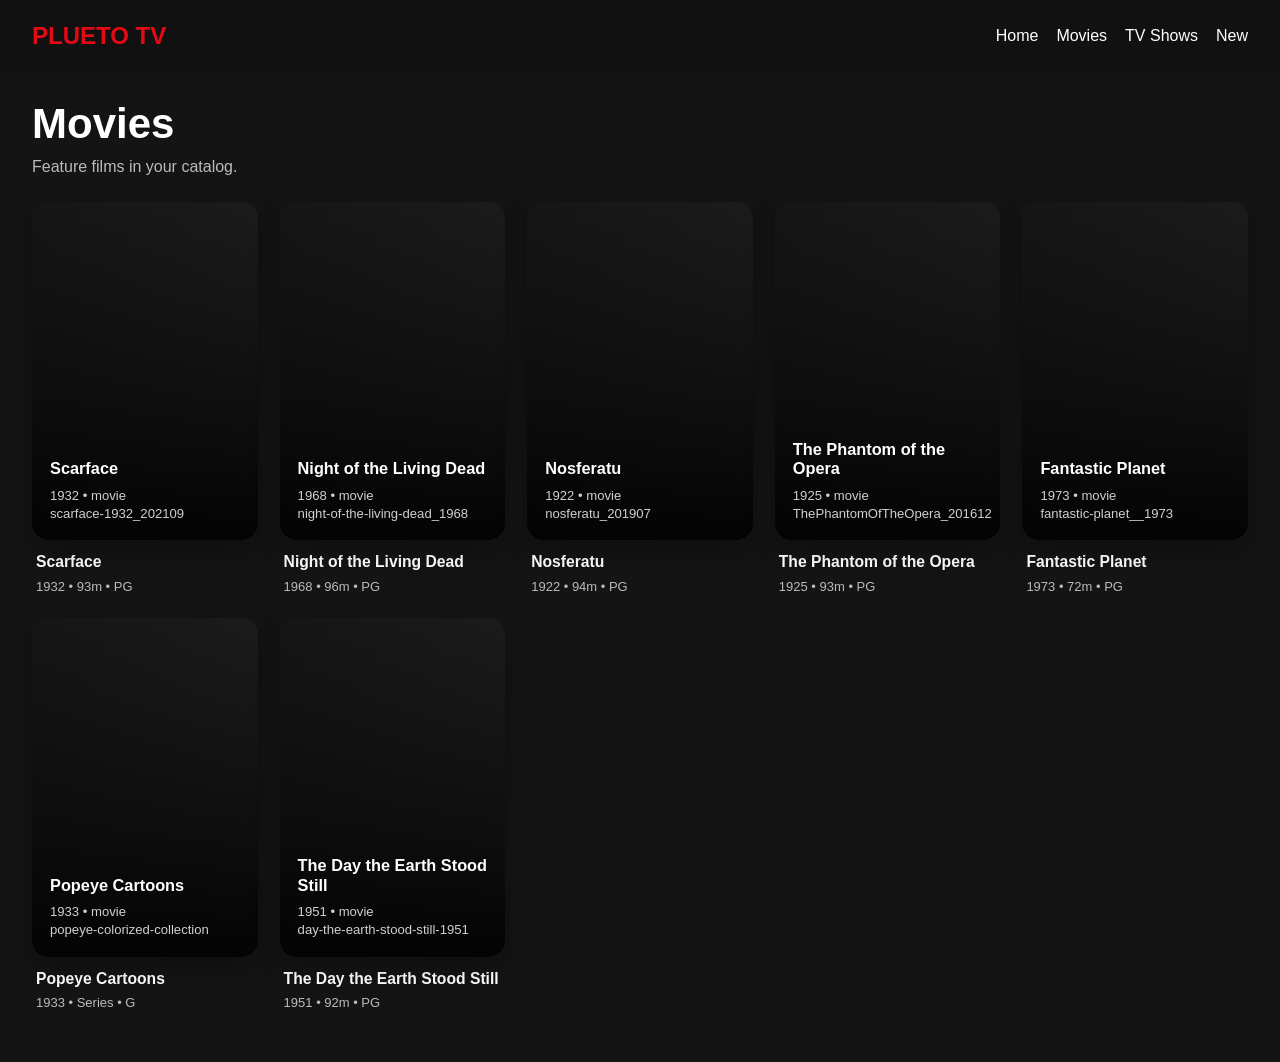
==== movies.html @ 94c5413e "Update movies.html" ====
<!DOCTYPE html>
<html lang="en">
<head>
  <meta charset="UTF-8" />
  <meta name="viewport" content="width=device-width, initial-scale=1.0" />
  <title>Movies • Plueto TV</title>
  <script src="catalog.js"></script>
  <style>
    * { margin: 0; padding: 0; box-sizing: border-box; }

    body {
      background: #141414;
      color: #fff;
      font-family: Arial, Helvetica, sans-serif;
    }

    a {
      text-decoration: none;
      color: #fff;
    }

    .navbar {
      padding: 22px 32px;
      display: flex;
      justify-content: space-between;
      align-items: center;
      background: #111;
      position: sticky;
      top: 0;
      z-index: 20;
    }

    .logo {
      font-size: 24px;
      font-weight: 700;
      color: #e50914;
    }

    .nav-links {
      display: flex;
      gap: 18px;
    }

    .page {
      padding: 28px 32px 50px;
    }

    h1 {
      font-size: 42px;
      margin-bottom: 10px;
    }

    .sub {
      color: #bbb;
      margin-bottom: 26px;
    }

    .grid {
      display: grid;
      grid-template-columns: repeat(auto-fill, minmax(190px, 1fr));
      gap: 22px;
    }

    .card {
      display: block;
      transition: transform 0.18s ease;
    }

    .card:hover {
      transform: translateY(-4px);
    }

    .poster-wrap {
      position: relative;
      width: 100%;
      aspect-ratio: 2 / 3;
      border-radius: 16px;
      overflow: hidden;
      background: #1b1b1b;
      box-shadow: 0 10px 24px rgba(0,0,0,0.28);
    }

    .poster {
      width: 100%;
      height: 100%;
      object-fit: cover;
      object-position: center;
      display: block;
      background: #111;
    }

    .poster-fallback {
      width: 100%;
      height: 100%;
      display: none;
      flex-direction: column;
      justify-content: flex-end;
      padding: 18px;
      background:
        linear-gradient(to top, rgba(0,0,0,0.92), rgba(0,0,0,0.18)),
        linear-gradient(135deg, #1a1a1a, #2b2b2b);
    }

    .poster-fallback-title {
      font-size: 1.02rem;
      font-weight: 700;
      line-height: 1.2;
      margin-bottom: 8px;
    }

    .poster-fallback-meta {
      font-size: 0.82rem;
      color: #d0d0d0;
      line-height: 1.35;
    }

    .card-body {
      padding: 12px 4px 0;
    }

    .card-title {
      font-weight: 700;
      margin-bottom: 6px;
      font-size: 0.98rem;
      line-height: 1.25;
    }

    .meta {
      font-size: 13px;
      color: #bbb;
      line-height: 1.4;
    }

    .loading {
      color: #bbb;
      font-size: 16px;
    }
  </style>
</head>
<body>
  <div class="navbar">
    <a href="index.html" class="logo">PLUETO TV</a>
    <div class="nav-links">
      <a href="index.html">Home</a>
      <a href="movies.html">Movies</a>
      <a href="tv.html">TV Shows</a>
      <a href="new.html">New</a>
    </div>
  </div>

  <div class="page">
    <h1>Movies</h1>
    <div class="sub">Feature films in your catalog.</div>
    <div class="grid" id="movie-grid">
      <div class="loading">Loading posters...</div>
    </div>
  </div>

  <script>
    function escapeHtml(value) {
      return String(value ?? "")
        .replaceAll("&", "&amp;")
        .replaceAll("<", "&lt;")
        .replaceAll(">", "&gt;")
        .replaceAll('"', "&quot;")
        .replaceAll("'", "&#39;");
    }

    function createMovieCard(item, posterUrl) {
      const yearText = item.year ? item.year : "Unknown year";
      const typeText = item.type ? item.type : "Title";
      const safeTitle = escapeHtml(item.title);
      const safeId = escapeHtml(item.id);
      const safeImage = escapeHtml(posterUrl || "");
      const safeDuration = escapeHtml(item.duration || "Full Movie");
      const safeRating = escapeHtml(item.rating || "NR");

      return `
        <a class="card" href="watch.html?id=${encodeURIComponent(item.id)}">
          <div class="poster-wrap">
            ${
              safeImage
                ? `<img
                    class="poster"
                    src="${safeImage}"
                    alt="${safeTitle}"
                    loading="lazy"
                    onerror="this.style.display='none'; this.nextElementSibling.style.display='flex';"
                  >`
                : ""
            }

            <div class="poster-fallback" style="${safeImage ? "" : "display:flex;"}">
              <div class="poster-fallback-title">${safeTitle}</div>
              <div class="poster-fallback-meta">${yearText} • ${typeText}<br>${safeId}</div>
            </div>
          </div>

          <div class="card-body">
            <div class="card-title">${safeTitle}</div>
            <div class="meta">${yearText} • ${safeDuration} • ${safeRating}</div>
          </div>
        </a>
      `;
    }

    async function renderMovies() {
      const grid = document.getElementById("movie-grid");
      const movies = CATALOG.filter(item => item.type === "movie");

      let posters = {};
      try {
        const res = await fetch("posters.json");
        posters = await res.json();
      } catch (err) {
        console.warn("Could not load posters.json", err);
      }

      grid.innerHTML = movies
        .map(item => createMovieCard(item, posters[item.id] || null))
        .join("");
    }

    renderMovies();
  </script>
</body>
</html>
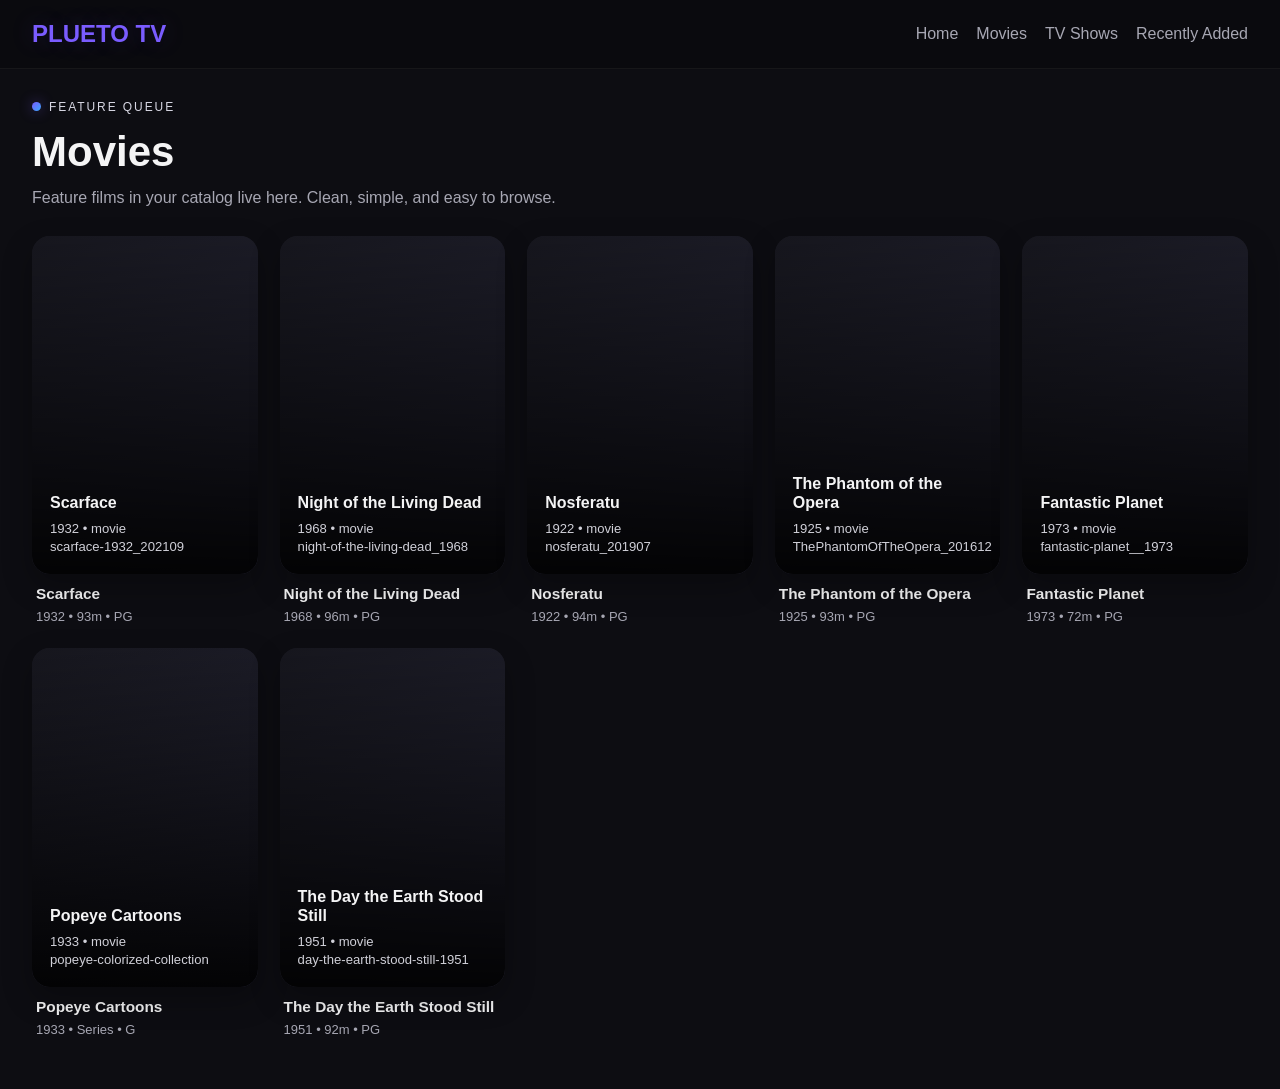
==== commit 54646d00: "Update movies.html" ====
--- a/movies.html
+++ b/movies.html
@@ -6,134 +6,187 @@
   <title>Movies • Plueto TV</title>
   <script src="catalog.js"></script>
   <style>
-    * { margin: 0; padding: 0; box-sizing: border-box; }
-
-    body {
-      background: #141414;
-      color: #fff;
-      font-family: Arial, Helvetica, sans-serif;
-    }
-
-    a {
-      text-decoration: none;
-      color: #fff;
-    }
-
-    .navbar {
-      padding: 22px 32px;
-      display: flex;
-      justify-content: space-between;
-      align-items: center;
-      background: #111;
-      position: sticky;
-      top: 0;
-      z-index: 20;
-    }
-
-    .logo {
-      font-size: 24px;
-      font-weight: 700;
-      color: #e50914;
-    }
-
-    .nav-links {
-      display: flex;
-      gap: 18px;
-    }
-
-    .page {
-      padding: 28px 32px 50px;
-    }
-
-    h1 {
-      font-size: 42px;
-      margin-bottom: 10px;
-    }
-
-    .sub {
-      color: #bbb;
-      margin-bottom: 26px;
-    }
-
-    .grid {
-      display: grid;
-      grid-template-columns: repeat(auto-fill, minmax(190px, 1fr));
-      gap: 22px;
-    }
-
-    .card {
-      display: block;
-      transition: transform 0.18s ease;
-    }
-
-    .card:hover {
-      transform: translateY(-4px);
-    }
-
-    .poster-wrap {
-      position: relative;
-      width: 100%;
-      aspect-ratio: 2 / 3;
-      border-radius: 16px;
-      overflow: hidden;
-      background: #1b1b1b;
-      box-shadow: 0 10px 24px rgba(0,0,0,0.28);
-    }
-
-    .poster {
-      width: 100%;
-      height: 100%;
-      object-fit: cover;
-      object-position: center;
-      display: block;
-      background: #111;
-    }
-
-    .poster-fallback {
-      width: 100%;
-      height: 100%;
-      display: none;
-      flex-direction: column;
-      justify-content: flex-end;
-      padding: 18px;
+    :root{
+      --bg:#0d0d12;
+      --panel:#15151d;
+      --text:#f4f4f5;
+      --muted:#a7a7b3;
+      --purple:#7a5cff;
+      --blue:#3aa8ff;
+      --red:#ff4b5c;
+    }
+
+    *{margin:0;padding:0;box-sizing:border-box}
+
+    body{
+      background:var(--bg);
+      color:var(--text);
+      font-family:Arial,Helvetica,sans-serif;
+    }
+
+    a{
+      text-decoration:none;
+      color:inherit;
+    }
+
+    .navbar{
+      padding:20px 32px;
+      display:flex;
+      justify-content:space-between;
+      align-items:center;
+      background:rgba(10,10,14,.82);
+      backdrop-filter:blur(12px);
+      border-bottom:1px solid rgba(255,255,255,.05);
+      position:sticky;
+      top:0;
+      z-index:40;
+    }
+
+    .logo{
+      font-size:24px;
+      font-weight:800;
+      color:var(--purple);
+      text-shadow:0 0 24px rgba(122,92,255,.22);
+    }
+
+    .nav-links{
+      display:flex;
+      gap:18px;
+      flex-wrap:wrap;
+      color:var(--muted);
+    }
+
+    .page{
+      padding:28px 32px 50px;
+    }
+
+    h1{
+      font-size:42px;
+      margin-bottom:10px;
+    }
+
+    .sub{
+      color:var(--muted);
+      margin-bottom:26px;
+      max-width:760px;
+      line-height:1.5;
+    }
+
+    .signal-tag{
+      display:inline-flex;
+      align-items:center;
+      gap:8px;
+      color:#d7d7e3;
+      font-size:12px;
+      letter-spacing:.16em;
+      text-transform:uppercase;
+      margin-bottom:14px;
+    }
+
+    .signal-tag::before{
+      content:"";
+      width:9px;
+      height:9px;
+      border-radius:999px;
+      background:linear-gradient(135deg,var(--purple),var(--blue));
+      box-shadow:0 0 14px rgba(122,92,255,.45);
+    }
+
+    .grid{
+      display:grid;
+      grid-template-columns:repeat(auto-fill,minmax(190px,1fr));
+      gap:22px;
+    }
+
+    .card{
+      display:block;
+      transition:transform .18s ease;
+    }
+
+    .card:hover{
+      transform:translateY(-5px);
+    }
+
+    .poster-wrap{
+      position:relative;
+      width:100%;
+      aspect-ratio:2/3;
+      border-radius:18px;
+      overflow:hidden;
+      background:var(--panel);
+      box-shadow:0 12px 30px rgba(0,0,0,.28);
+    }
+
+    .poster{
+      width:100%;
+      height:100%;
+      object-fit:cover;
+      object-position:center;
+      display:block;
+      background:#111;
+    }
+
+    .poster-fallback{
+      width:100%;
+      height:100%;
+      display:none;
+      flex-direction:column;
+      justify-content:flex-end;
+      padding:18px;
       background:
-        linear-gradient(to top, rgba(0,0,0,0.92), rgba(0,0,0,0.18)),
-        linear-gradient(135deg, #1a1a1a, #2b2b2b);
-    }
-
-    .poster-fallback-title {
-      font-size: 1.02rem;
-      font-weight: 700;
-      line-height: 1.2;
-      margin-bottom: 8px;
-    }
-
-    .poster-fallback-meta {
-      font-size: 0.82rem;
-      color: #d0d0d0;
-      line-height: 1.35;
-    }
-
-    .card-body {
-      padding: 12px 4px 0;
-    }
-
-    .card-title {
-      font-weight: 700;
-      margin-bottom: 6px;
-      font-size: 0.98rem;
-      line-height: 1.25;
-    }
-
-    .meta {
-      font-size: 13px;
-      color: #bbb;
-      line-height: 1.4;
-    }
-
-    .loading {
-      color: #bbb;
-      font-size: 16px;
+        linear-gradient(to top, rgba(0,0,0,.92), rgba(0,0,0,.18)),
+        linear-gradient(135deg, #1b1b24, #29293b);
+    }
+
+    .poster-fallback-title{
+      font-size:1rem;
+      font-weight:800;
+      line-height:1.2;
+      margin-bottom:8px;
+    }
+
+    .poster-fallback-meta{
+      font-size:.82rem;
+      color:#d0d0d8;
+      line-height:1.35;
+    }
+
+    .card-body{
+      padding:10px 4px 0;
+    }
+
+    .card-title{
+      font-weight:800;
+      margin-bottom:5px;
+      font-size:.96rem;
+      line-height:1.25;
+    }
+
+    .meta{
+      font-size:13px;
+      color:var(--muted);
+      line-height:1.4;
+    }
+
+    .empty-state{
+      margin-top:18px;
+      padding:24px;
+      border-radius:18px;
+      background:linear-gradient(135deg, rgba(122,92,255,.08), rgba(58,168,255,.06));
+      border:1px solid rgba(255,255,255,.06);
+      color:#d7d7e3;
+      line-height:1.6;
+    }
+
+    .loading{
+      color:var(--muted);
+      font-size:15px;
+    }
+
+    @media (max-width:800px){
+      .navbar,.page{padding-left:18px;padding-right:18px}
+      .grid{grid-template-columns:repeat(auto-fill,minmax(150px,1fr));gap:16px}
+      h1{font-size:34px}
     }
   </style>
 </head>
@@ -144,15 +197,23 @@
       <a href="index.html">Home</a>
       <a href="movies.html">Movies</a>
       <a href="tv.html">TV Shows</a>
-      <a href="new.html">New</a>
+      <a href="new.html">Recently Added</a>
     </div>
   </div>
 
   <div class="page">
+    <div class="signal-tag">Feature Queue</div>
     <h1>Movies</h1>
-    <div class="sub">Feature films in your catalog.</div>
-    <div class="grid" id="movie-grid">
-      <div class="loading">Loading posters...</div>
+    <div class="sub">
+      Feature films in your catalog live here. Clean, simple, and easy to browse.
+    </div>
+
+    <div class="grid" id="movies-grid">
+      <div class="loading">Loading...</div>
+    </div>
+
+    <div class="empty-state" id="movies-empty" style="display:none;">
+      No movie entries yet. Once you add titles with <strong>type: "movie"</strong> to your catalog, they’ll appear here automatically.
     </div>
   </div>
 
@@ -166,13 +227,13 @@
         .replaceAll("'", "&#39;");
     }
 
-    function createMovieCard(item, posterUrl) {
+    function createCard(item, posterUrl) {
       const yearText = item.year ? item.year : "Unknown year";
       const typeText = item.type ? item.type : "Title";
       const safeTitle = escapeHtml(item.title);
       const safeId = escapeHtml(item.id);
-      const safeImage = escapeHtml(posterUrl || "");
-      const safeDuration = escapeHtml(item.duration || "Full Movie");
+      const safeImage = escapeHtml(posterUrl || item.image || item.fallbackImage || "");
+      const safeDuration = escapeHtml(item.duration || "Runtime unavailable");
       const safeRating = escapeHtml(item.rating || "NR");
 
       return `
@@ -189,7 +250,6 @@
                   >`
                 : ""
             }
-
             <div class="poster-fallback" style="${safeImage ? "" : "display:flex;"}">
               <div class="poster-fallback-title">${safeTitle}</div>
               <div class="poster-fallback-meta">${yearText} • ${typeText}<br>${safeId}</div>
@@ -205,8 +265,8 @@
     }
 
     async function renderMovies() {
-      const grid = document.getElementById("movie-grid");
-      const movies = CATALOG.filter(item => item.type === "movie");
+      const grid = document.getElementById("movies-grid");
+      const empty = document.getElementById("movies-empty");
 
       let posters = {};
       try {
@@ -216,8 +276,17 @@
         console.warn("Could not load posters.json", err);
       }
 
+      const movies = (Array.isArray(window.CATALOG) ? window.CATALOG : [])
+        .filter(item => item.type === "movie");
+
+      if (!movies.length) {
+        grid.innerHTML = "";
+        empty.style.display = "block";
+        return;
+      }
+
       grid.innerHTML = movies
-        .map(item => createMovieCard(item, posters[item.id] || null))
+        .map(item => createCard(item, posters[item.id] || null))
         .join("");
     }
 
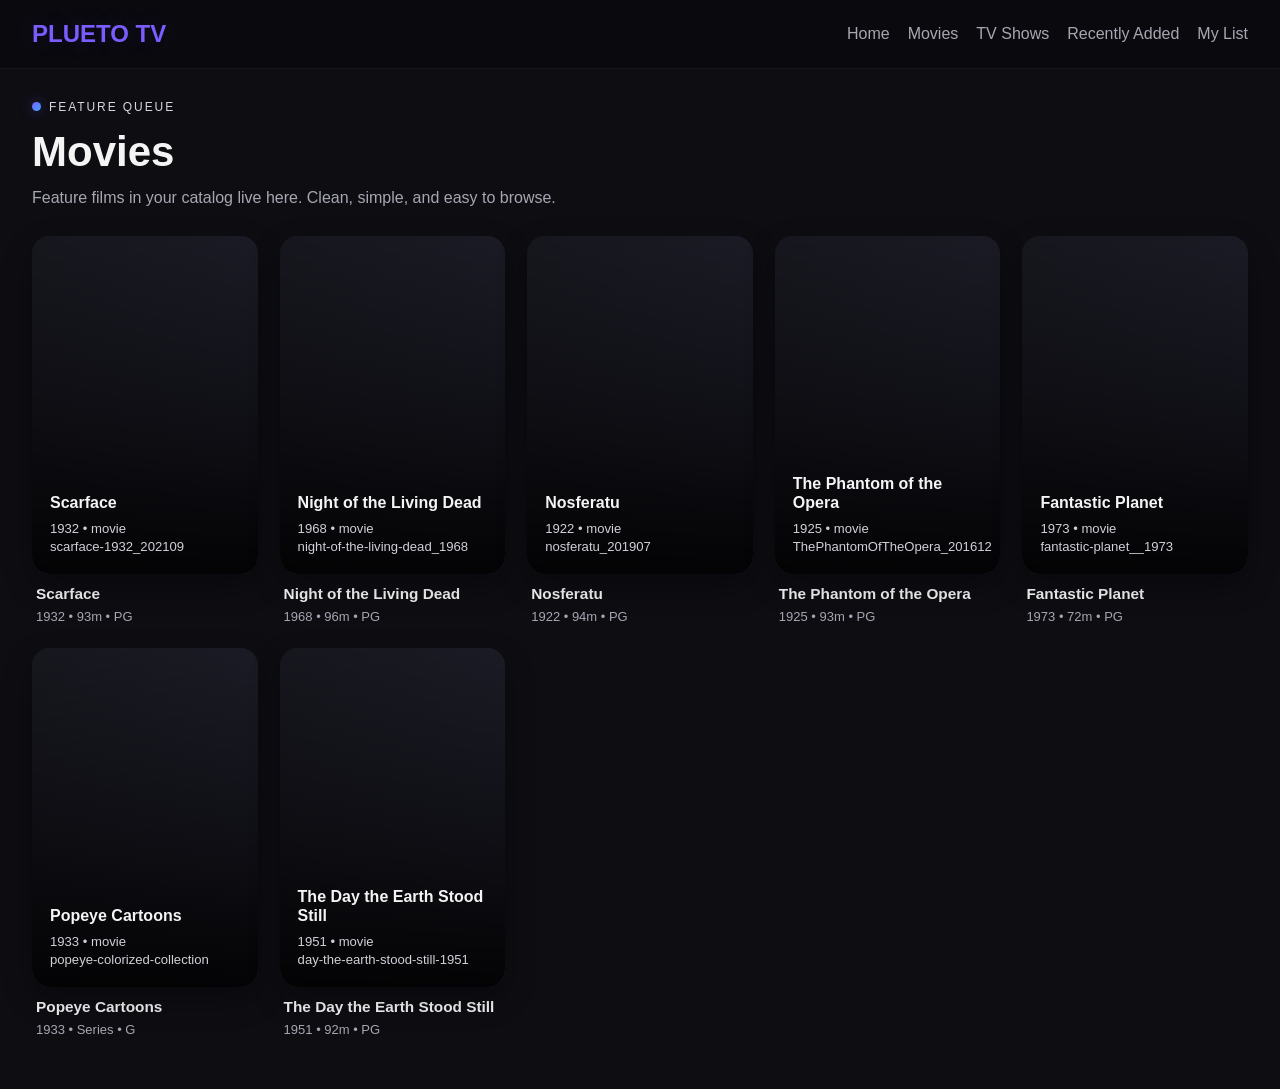
==== commit a0a53c18: "Update movies.html" ====
--- a/movies.html
+++ b/movies.html
@@ -194,11 +194,12 @@
   <div class="navbar">
     <a href="index.html" class="logo">PLUETO TV</a>
     <div class="nav-links">
-      <a href="index.html">Home</a>
-      <a href="movies.html">Movies</a>
-      <a href="tv.html">TV Shows</a>
-      <a href="new.html">Recently Added</a>
-    </div>
+  <a href="index.html">Home</a>
+  <a href="movies.html">Movies</a>
+  <a href="tv.html">TV Shows</a>
+  <a href="new.html">Recently Added</a>
+  <a href="my-list.html">My List</a>
+</div>
   </div>
 
   <div class="page">
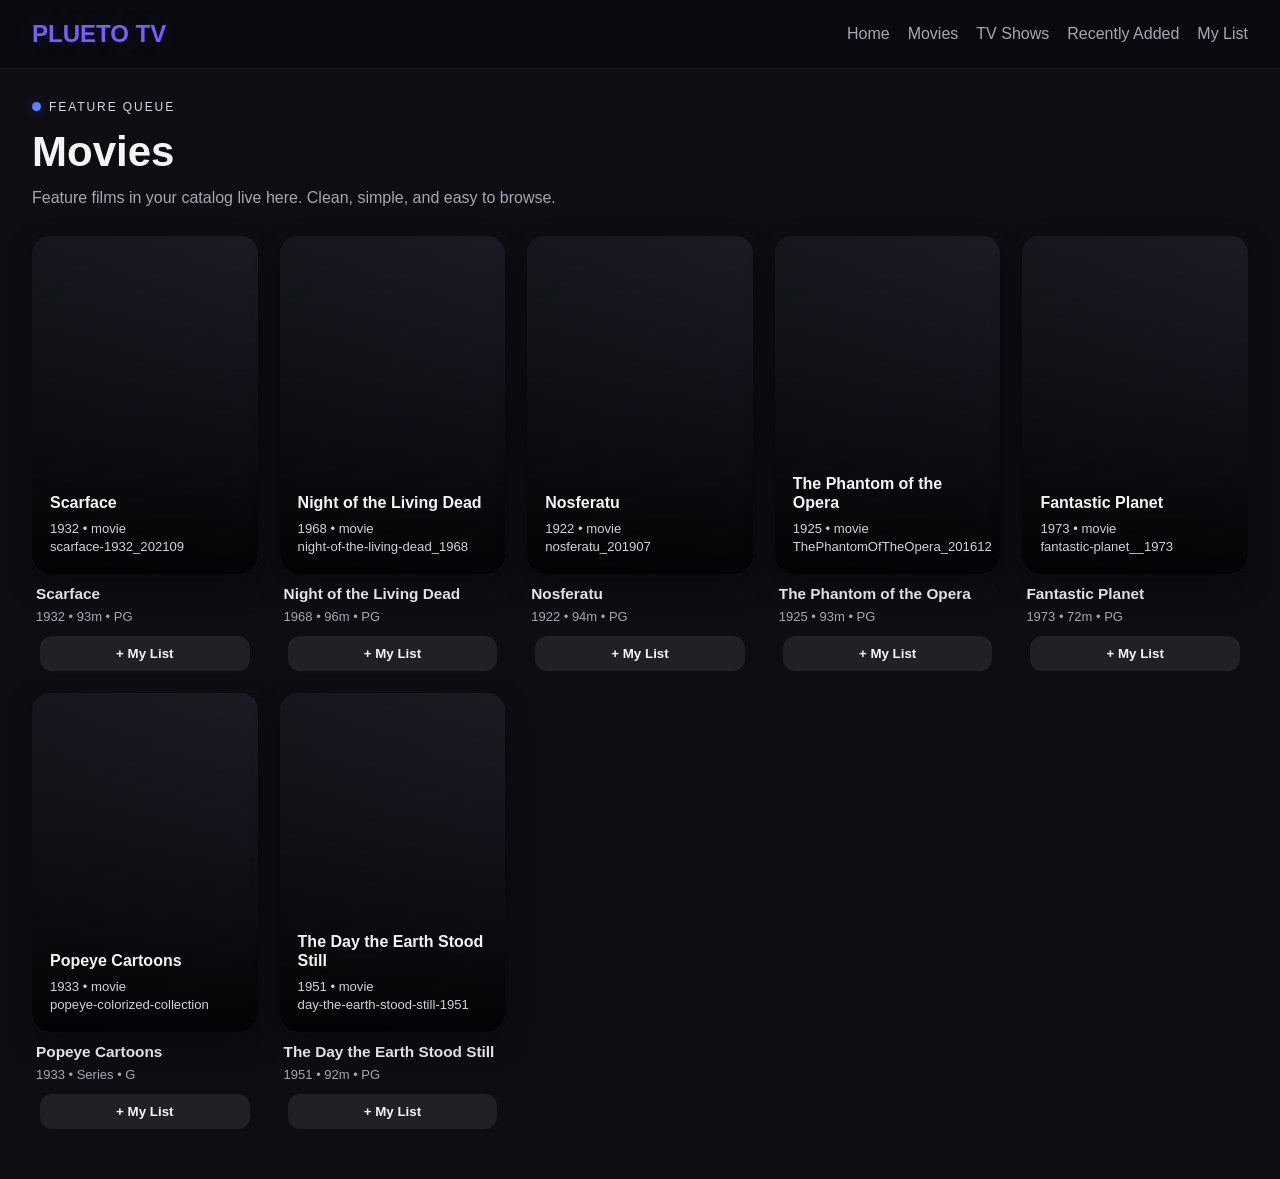
==== commit d51fe522: "Update movies.html" ====
--- a/movies.html
+++ b/movies.html
@@ -5,6 +5,7 @@
   <meta name="viewport" content="width=device-width, initial-scale=1.0" />
   <title>Movies • Plueto TV</title>
   <script src="catalog.js"></script>
+  <script src="my-list-utils.js"></script>
   <style>
     :root{
       --bg:#0d0d12;
@@ -168,6 +169,27 @@
       line-height:1.4;
     }
 
+    .card-actions{
+      padding:10px 4px 0;
+    }
+
+    .my-list-btn{
+      width:100%;
+      border:none;
+      border-radius:12px;
+      padding:10px 12px;
+      background:rgba(255,255,255,.08);
+      color:var(--text);
+      font-weight:700;
+      cursor:pointer;
+      transition:transform .15s ease, background .15s ease;
+    }
+
+    .my-list-btn:hover{
+      transform:translateY(-1px);
+      background:rgba(122,92,255,.18);
+    }
+
     .empty-state{
       margin-top:18px;
       padding:24px;
@@ -194,12 +216,12 @@
   <div class="navbar">
     <a href="index.html" class="logo">PLUETO TV</a>
     <div class="nav-links">
-  <a href="index.html">Home</a>
-  <a href="movies.html">Movies</a>
-  <a href="tv.html">TV Shows</a>
-  <a href="new.html">Recently Added</a>
-  <a href="my-list.html">My List</a>
-</div>
+      <a href="index.html">Home</a>
+      <a href="movies.html">Movies</a>
+      <a href="tv.html">TV Shows</a>
+      <a href="new.html">Recently Added</a>
+      <a href="my-list.html">My List</a>
+    </div>
   </div>
 
   <div class="page">
@@ -236,6 +258,7 @@
       const safeImage = escapeHtml(posterUrl || item.image || item.fallbackImage || "");
       const safeDuration = escapeHtml(item.duration || "Runtime unavailable");
       const safeRating = escapeHtml(item.rating || "NR");
+      const buttonLabel = escapeHtml(getMyListButtonLabel(item.id));
 
       return `
         <a class="card" href="watch.html?id=${encodeURIComponent(item.id)}">
@@ -260,9 +283,26 @@
           <div class="card-body">
             <div class="card-title">${safeTitle}</div>
             <div class="meta">${yearText} • ${safeDuration} • ${safeRating}</div>
+            <div class="card-actions">
+              <button class="my-list-btn" type="button" data-id="${safeId}">${buttonLabel}</button>
+            </div>
           </div>
         </a>
       `;
+    }
+
+    function wireMyListButtons(root = document) {
+      root.querySelectorAll(".my-list-btn").forEach(button => {
+        const id = button.dataset.id;
+
+        button.onclick = (event) => {
+          event.preventDefault();
+          event.stopPropagation();
+
+          const added = toggleMyList(id);
+          button.textContent = added ? "✓ In My List" : "+ My List";
+        };
+      });
     }
 
     async function renderMovies() {
@@ -289,6 +329,8 @@
       grid.innerHTML = movies
         .map(item => createCard(item, posters[item.id] || null))
         .join("");
+
+      wireMyListButtons(grid);
     }
 
     renderMovies();
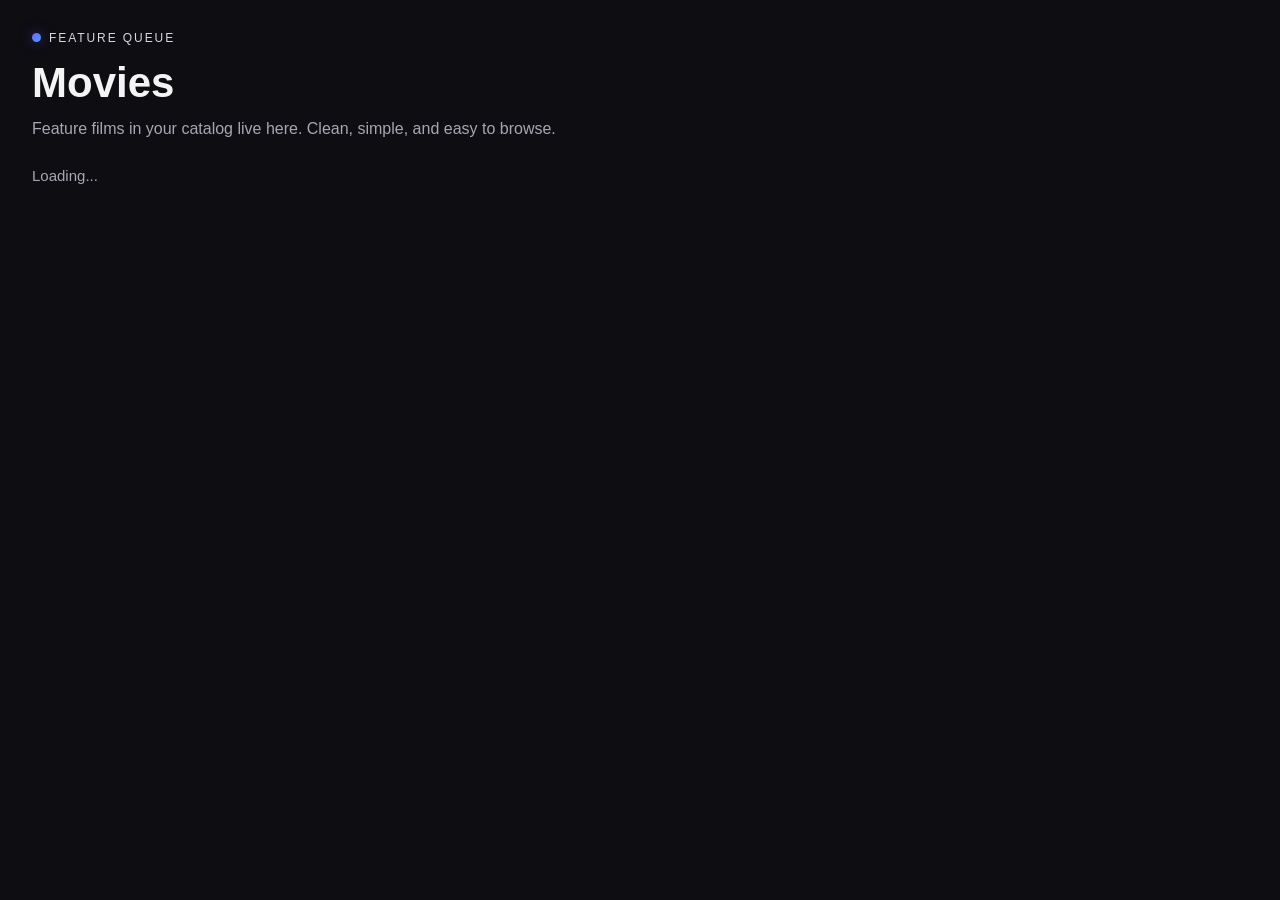
==== commit f93dda82: "Update movies.html" ====
--- a/movies.html
+++ b/movies.html
@@ -6,6 +6,8 @@
   <title>Movies • Plueto TV</title>
   <script src="catalog.js"></script>
   <script src="my-list-utils.js"></script>
+  <link rel="stylesheet" href="navbar.css">
+  <script src="navbar.js" defer></script>
   <style>
     :root{
       --bg:#0d0d12;
@@ -213,16 +215,7 @@
   </style>
 </head>
 <body>
-  <div class="navbar">
-    <a href="index.html" class="logo">PLUETO TV</a>
-    <div class="nav-links">
-      <a href="index.html">Home</a>
-      <a href="movies.html">Movies</a>
-      <a href="tv.html">TV Shows</a>
-      <a href="new.html">Recently Added</a>
-      <a href="my-list.html">My List</a>
-    </div>
-  </div>
+  <div id="navbar-mount"></div>
 
   <div class="page">
     <div class="signal-tag">Feature Queue</div>
@@ -333,6 +326,7 @@
       wireMyListButtons(grid);
     }
 
+    loadNavbar("movies");
     renderMovies();
   </script>
 </body>
--- a/navbar.css
+++ b/navbar.css
@@ -0,0 +1,137 @@
+.site-nav{
+  position: sticky;
+  top: 0;
+  z-index: 1000;
+  display: grid;
+  grid-template-columns: 1fr minmax(320px, 560px) 1fr;
+  align-items: center;
+  gap: 20px;
+  padding: 16px 28px;
+  background: rgba(10,10,14,0.55);
+  backdrop-filter: blur(20px) saturate(160%);
+  -webkit-backdrop-filter: blur(20px) saturate(160%);
+  border-bottom: 1px solid rgba(255,255,255,0.08);
+}
+
+.nav-left{
+  display: flex;
+  align-items: center;
+  justify-content: flex-start;
+}
+
+.logo{
+  font-size: 24px;
+  font-weight: 800;
+  letter-spacing: 0.04em;
+  color: #7a5cff;
+  text-decoration: none;
+  text-shadow: 0 0 24px rgba(122,92,255,.22);
+}
+
+.nav-center{
+  display: flex;
+  justify-content: center;
+}
+
+.nav-search{
+  width: 100%;
+  max-width: 560px;
+  height: 52px;
+  display: flex;
+  align-items: center;
+  gap: 10px;
+  padding: 0 16px;
+  border-radius: 999px;
+  background: rgba(255,255,255,0.08);
+  border: 1px solid rgba(255,255,255,0.14);
+  box-shadow:
+    inset 0 1px 0 rgba(255,255,255,0.10),
+    0 8px 30px rgba(0,0,0,0.22);
+  backdrop-filter: blur(18px) saturate(170%);
+  -webkit-backdrop-filter: blur(18px) saturate(170%);
+}
+
+.nav-search:focus-within{
+  background: rgba(255,255,255,0.11);
+  border-color: rgba(122,92,255,0.45);
+  box-shadow:
+    inset 0 1px 0 rgba(255,255,255,0.14),
+    0 0 0 4px rgba(122,92,255,0.10),
+    0 10px 32px rgba(0,0,0,0.28);
+}
+
+.search-icon{
+  font-size: 18px;
+  color: rgba(255,255,255,0.75);
+  flex: 0 0 auto;
+}
+
+.nav-search input{
+  flex: 1;
+  height: 100%;
+  border: none;
+  outline: none;
+  background: transparent;
+  color: #f4f4f5;
+  font-size: 15px;
+}
+
+.nav-search input::placeholder{
+  color: rgba(255,255,255,0.58);
+}
+
+.nav-right{
+  display: flex;
+  align-items: center;
+  justify-content: flex-end;
+  gap: 18px;
+  flex-wrap: wrap;
+}
+
+.nav-links a{
+  color: #a7a7b3;
+  text-decoration: none;
+  font-weight: 500;
+  transition: color .18s ease, opacity .18s ease;
+}
+
+.nav-links a:hover,
+.nav-links a.active{
+  color: #ffffff;
+}
+
+@media (max-width: 1100px){
+  .site-nav{
+    grid-template-columns: 1fr;
+    gap: 14px;
+  }
+
+  .nav-left,
+  .nav-center,
+  .nav-right{
+    justify-content: center;
+  }
+
+  .nav-search{
+    max-width: 680px;
+  }
+}
+
+@media (max-width: 640px){
+  .site-nav{
+    padding: 14px 16px;
+  }
+
+  .nav-search{
+    height: 46px;
+  }
+
+  .logo{
+    font-size: 20px;
+  }
+
+  .nav-right{
+    gap: 12px;
+    font-size: 14px;
+  }
+}
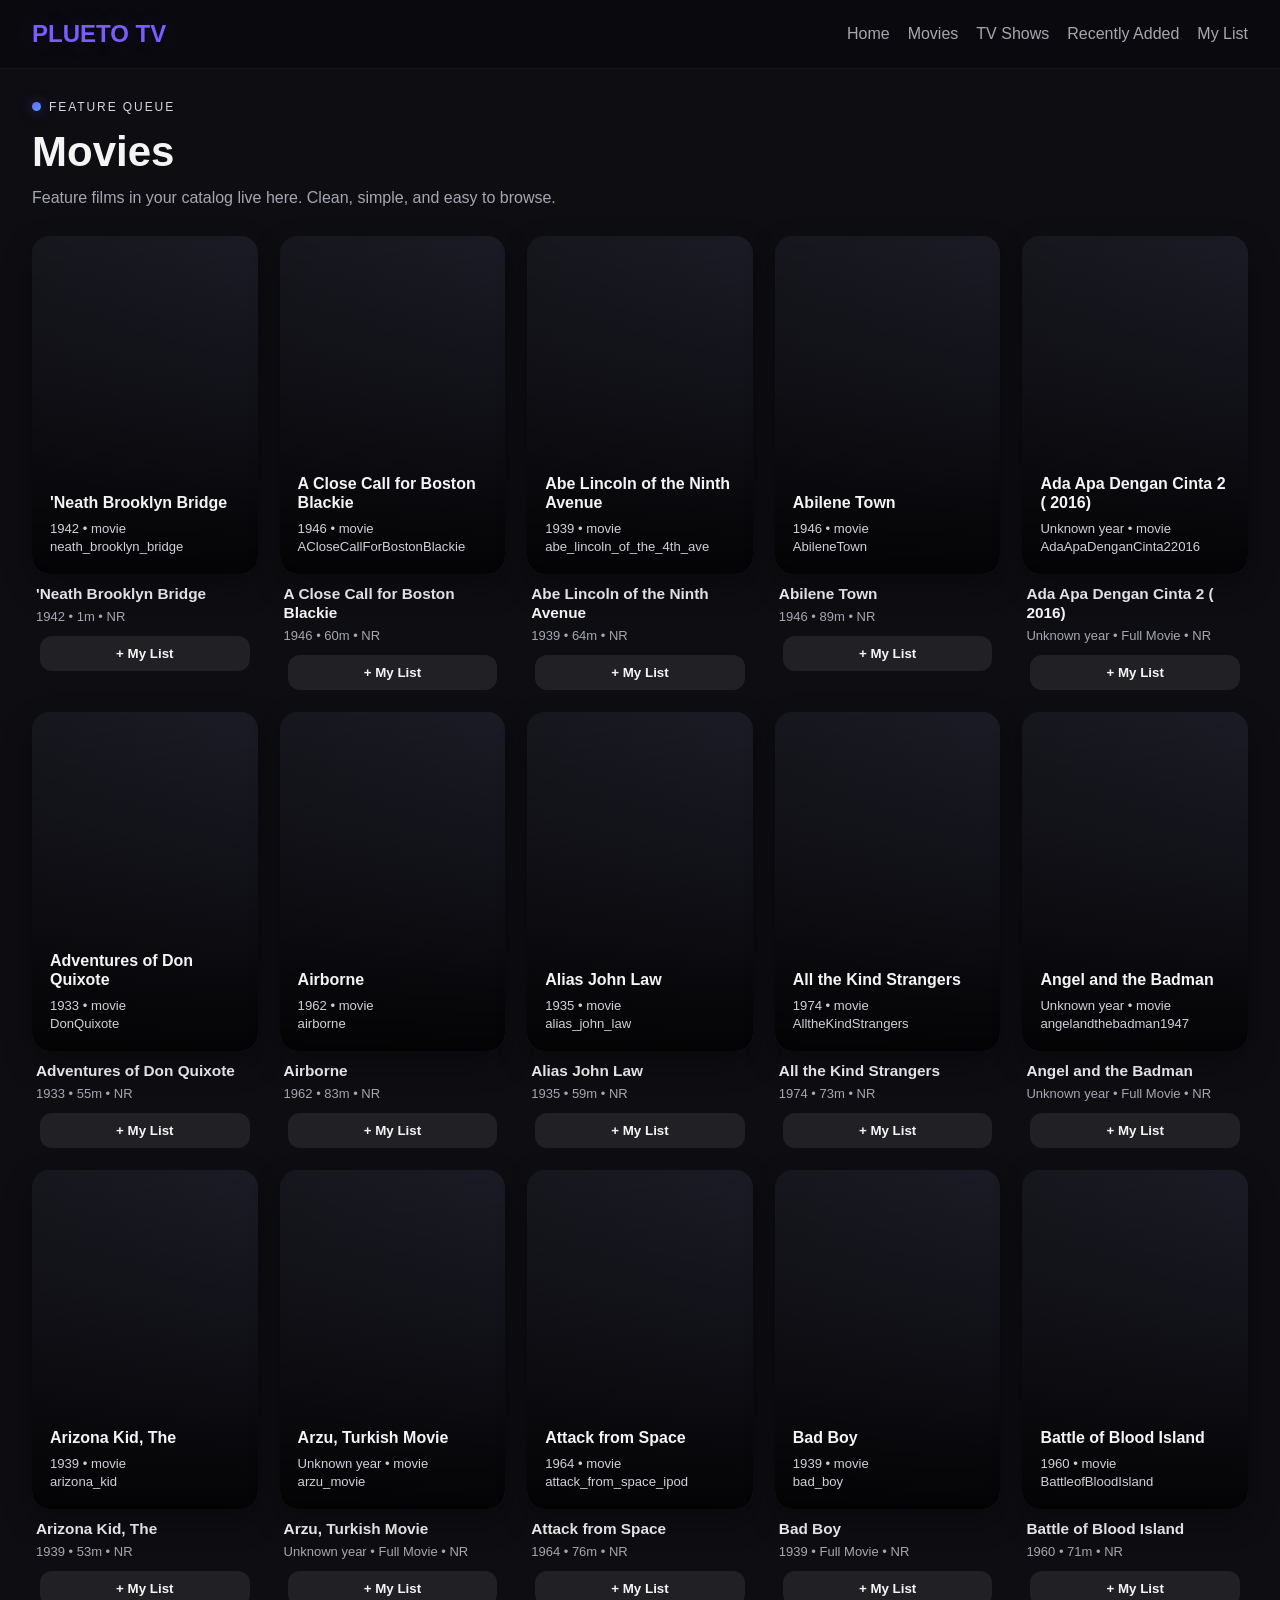
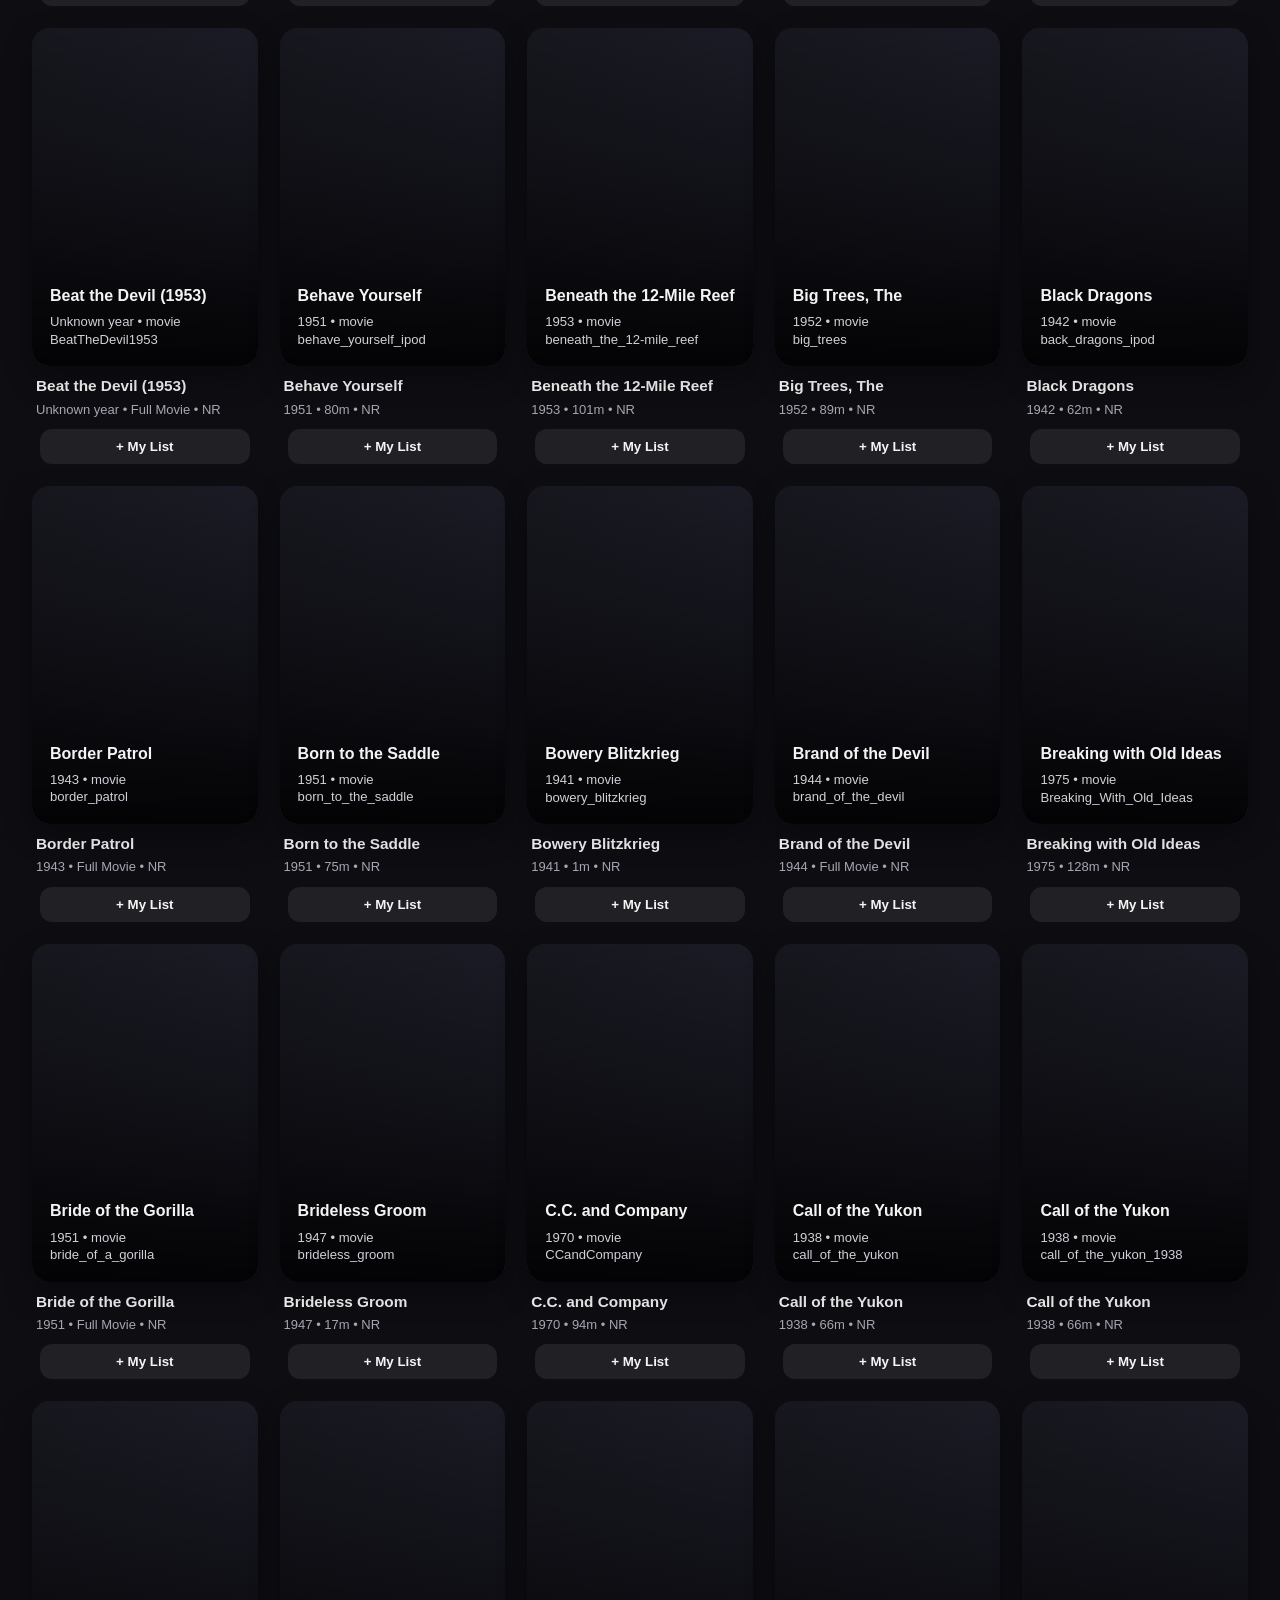
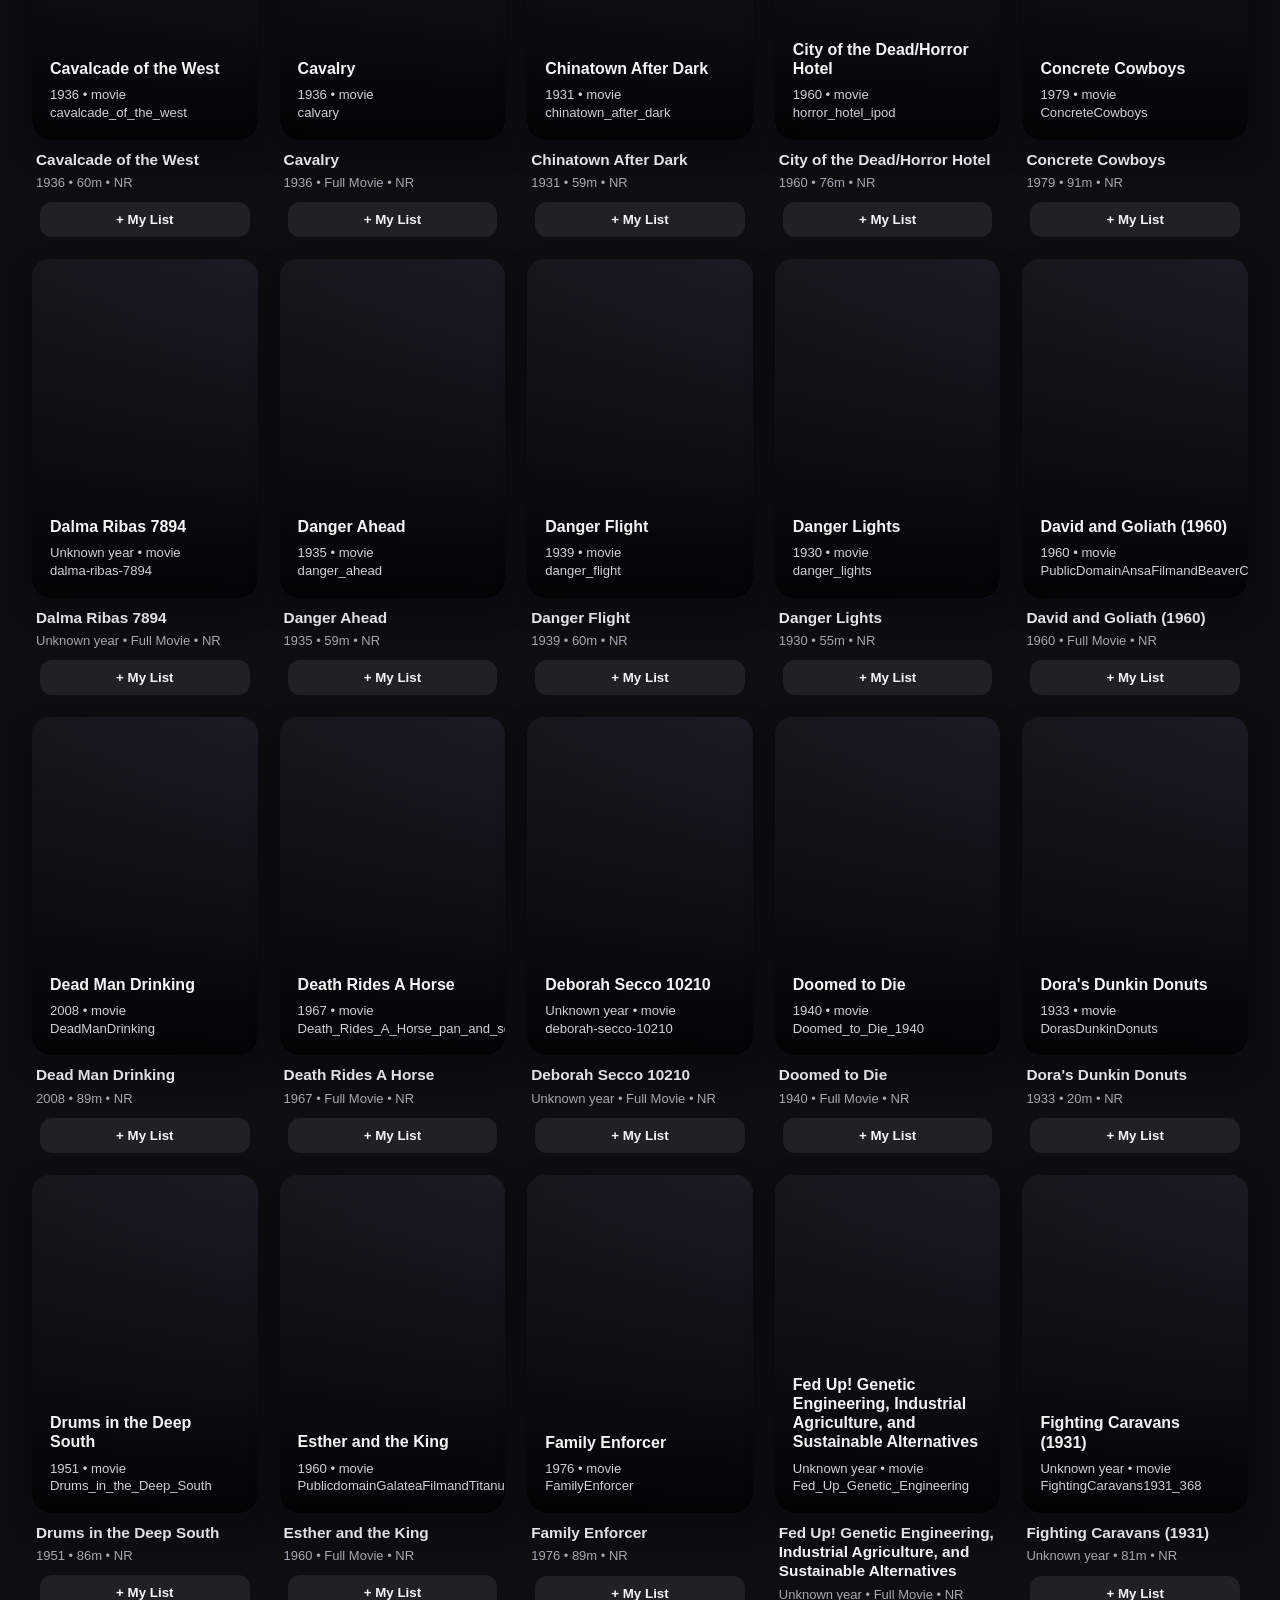
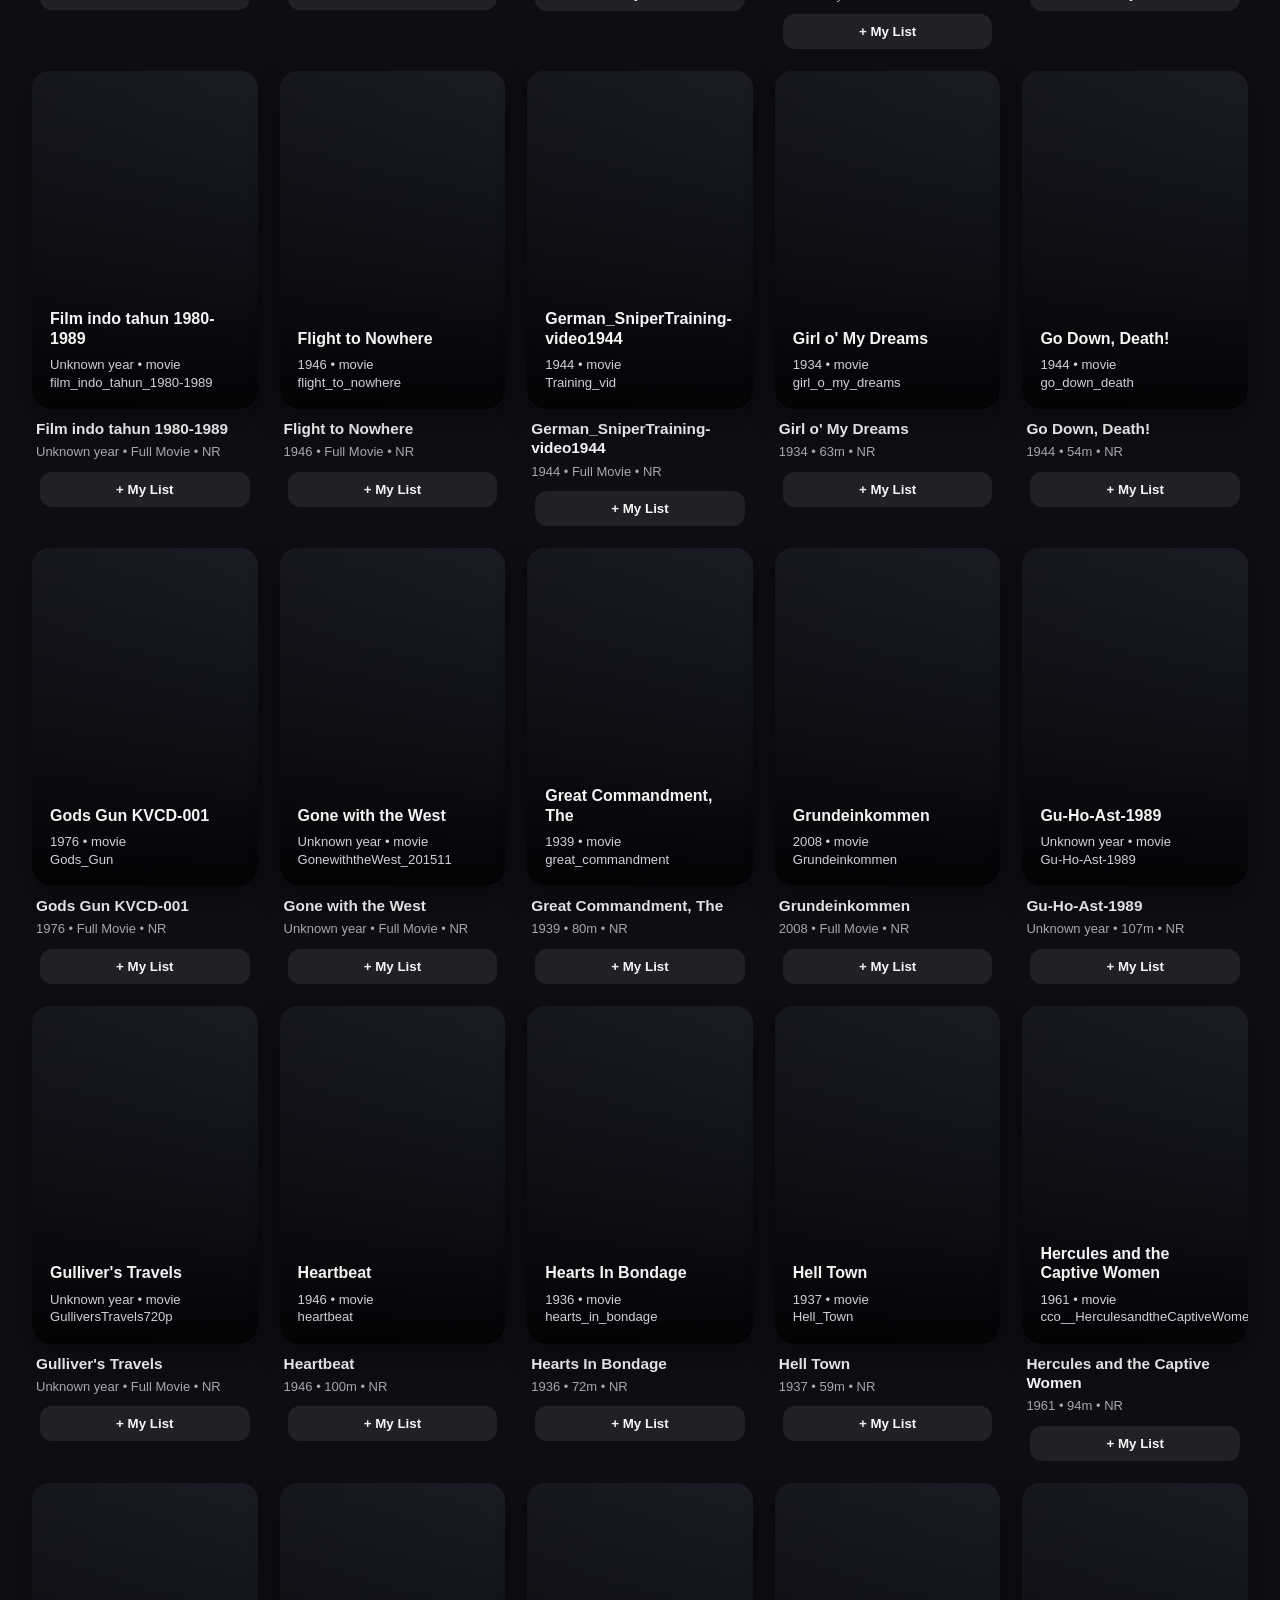
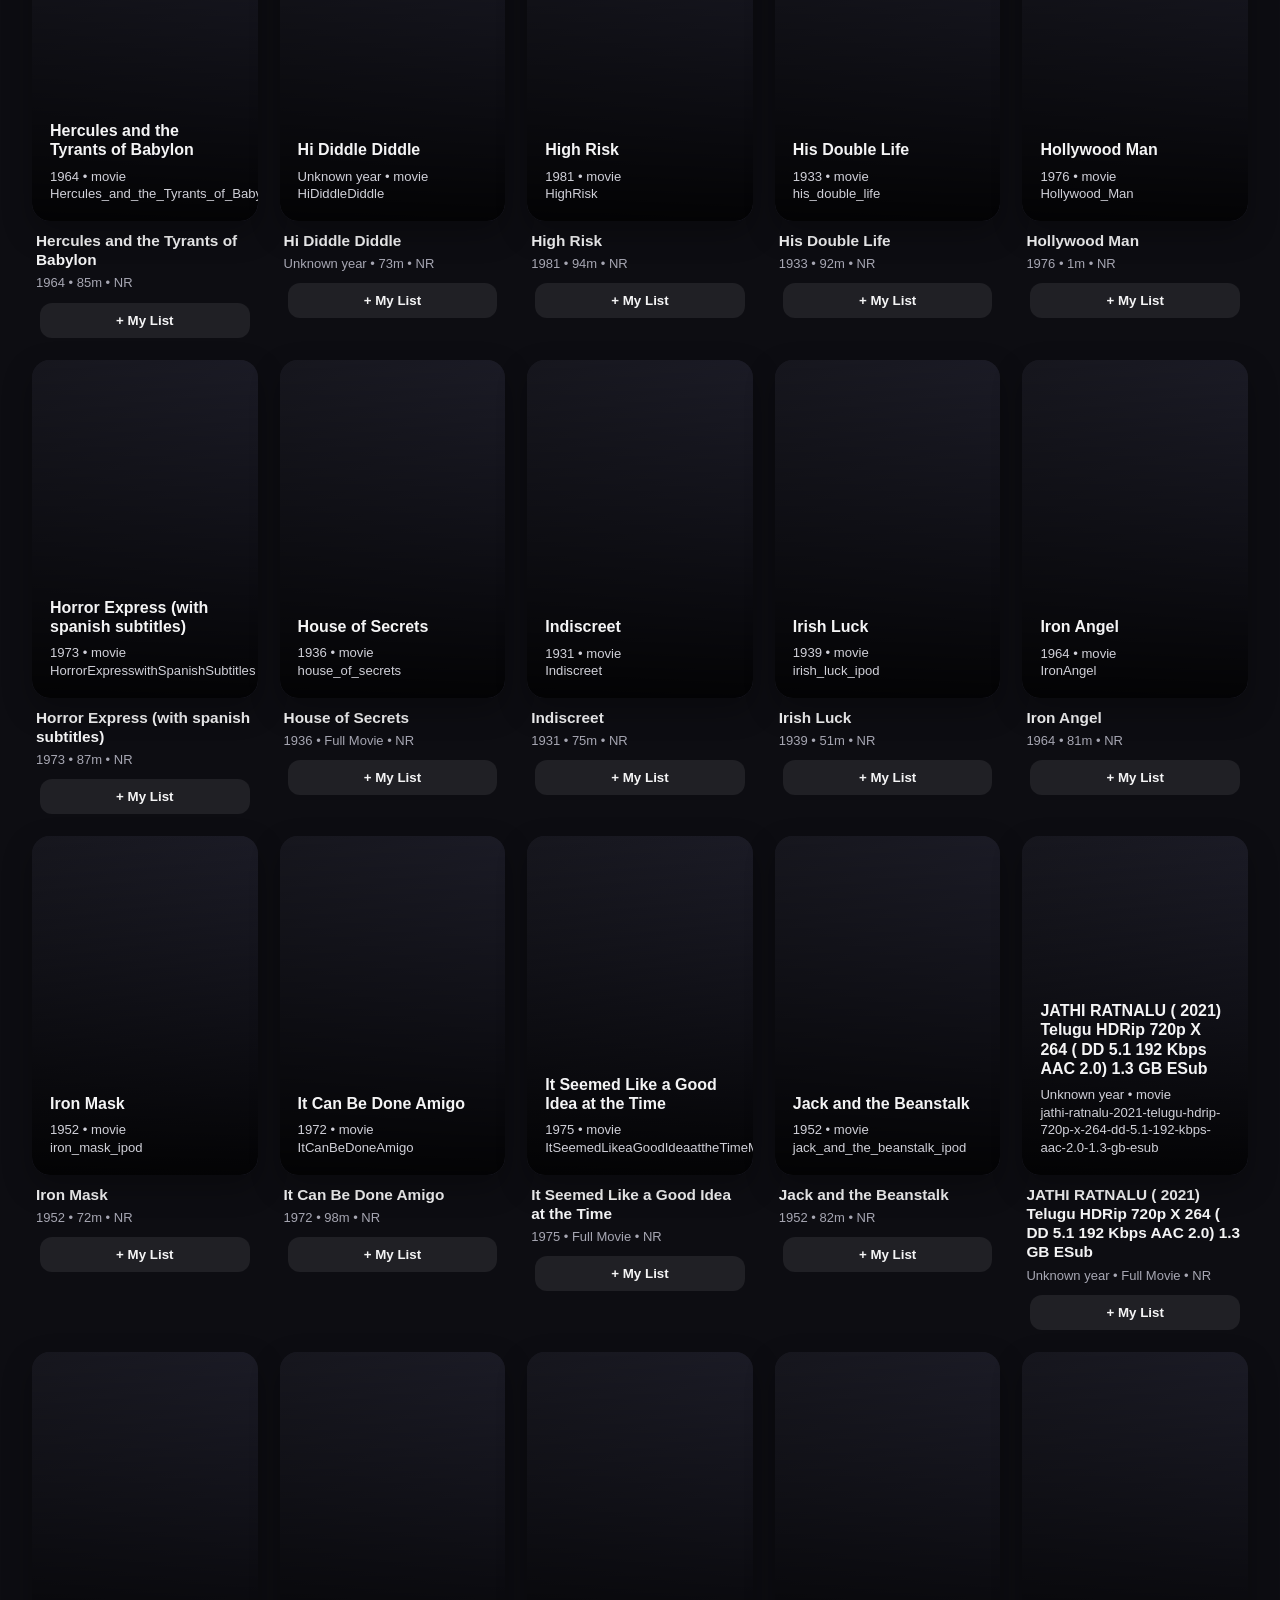
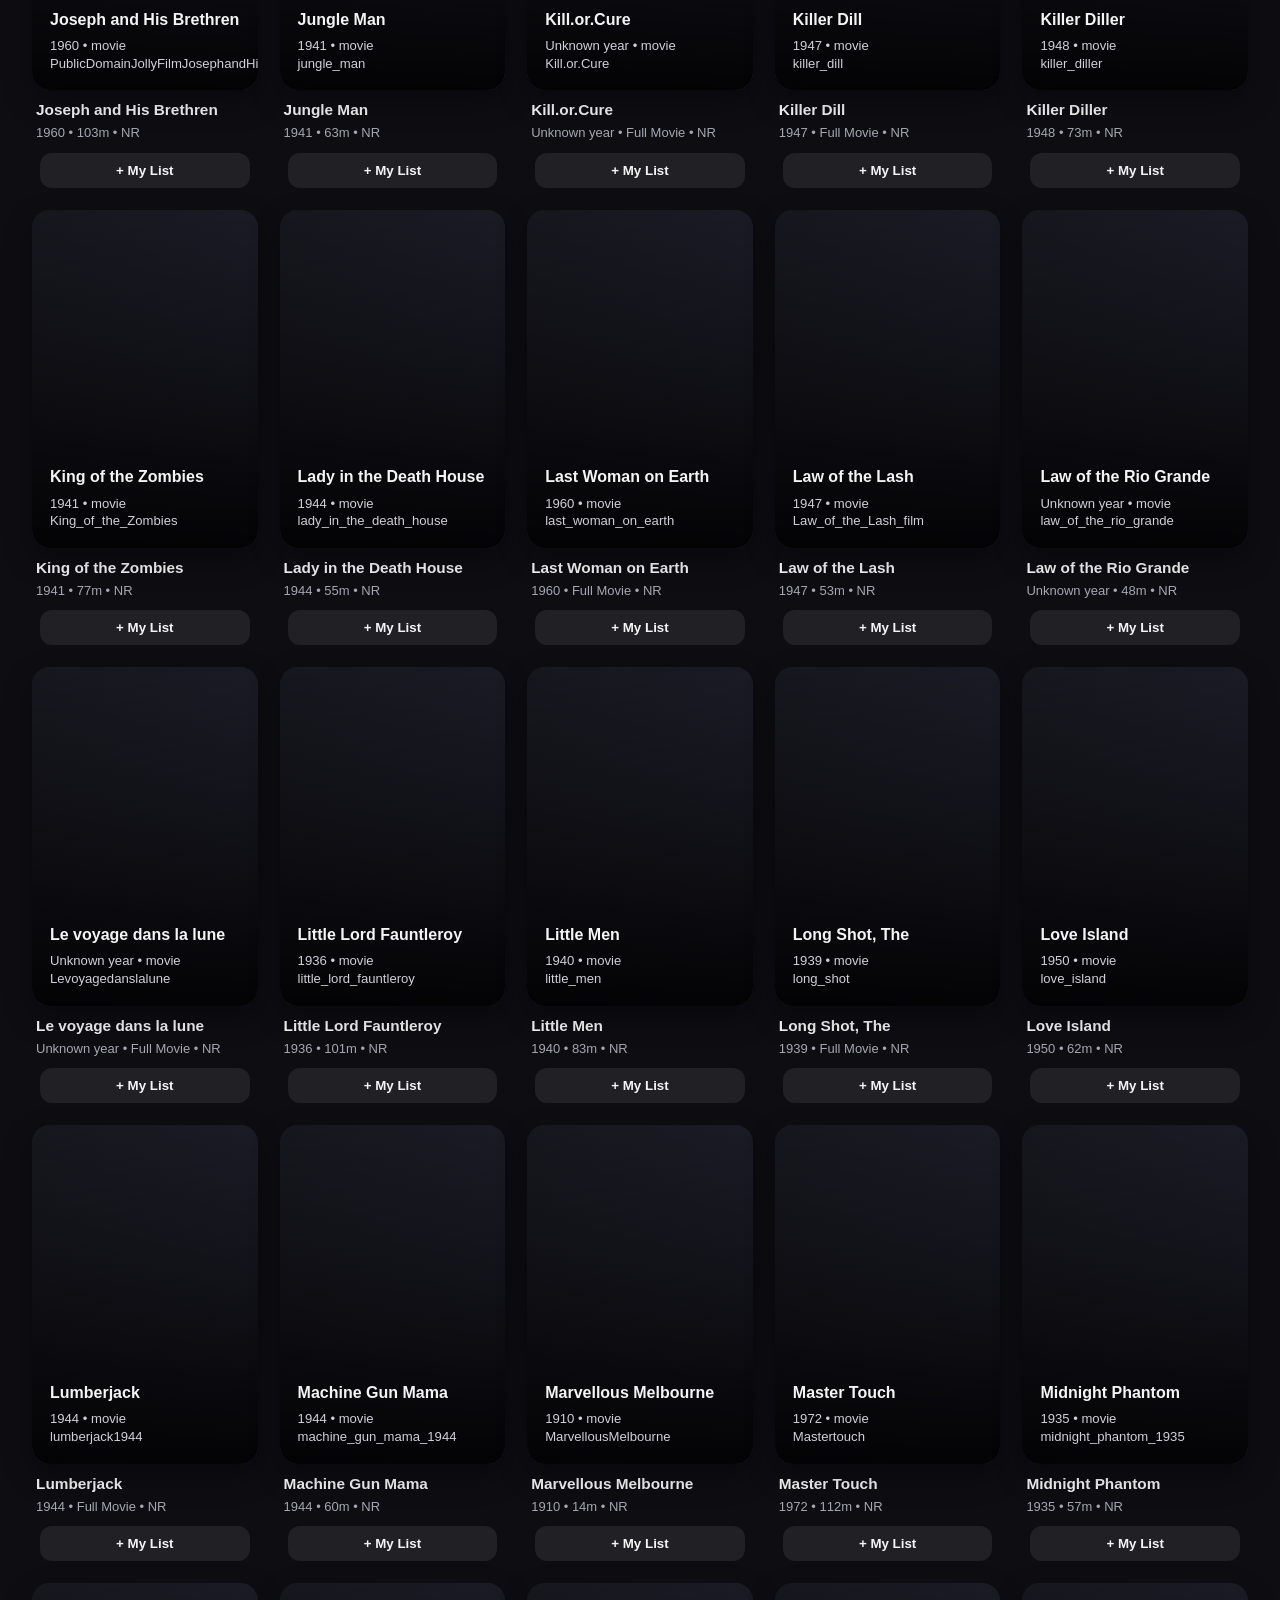
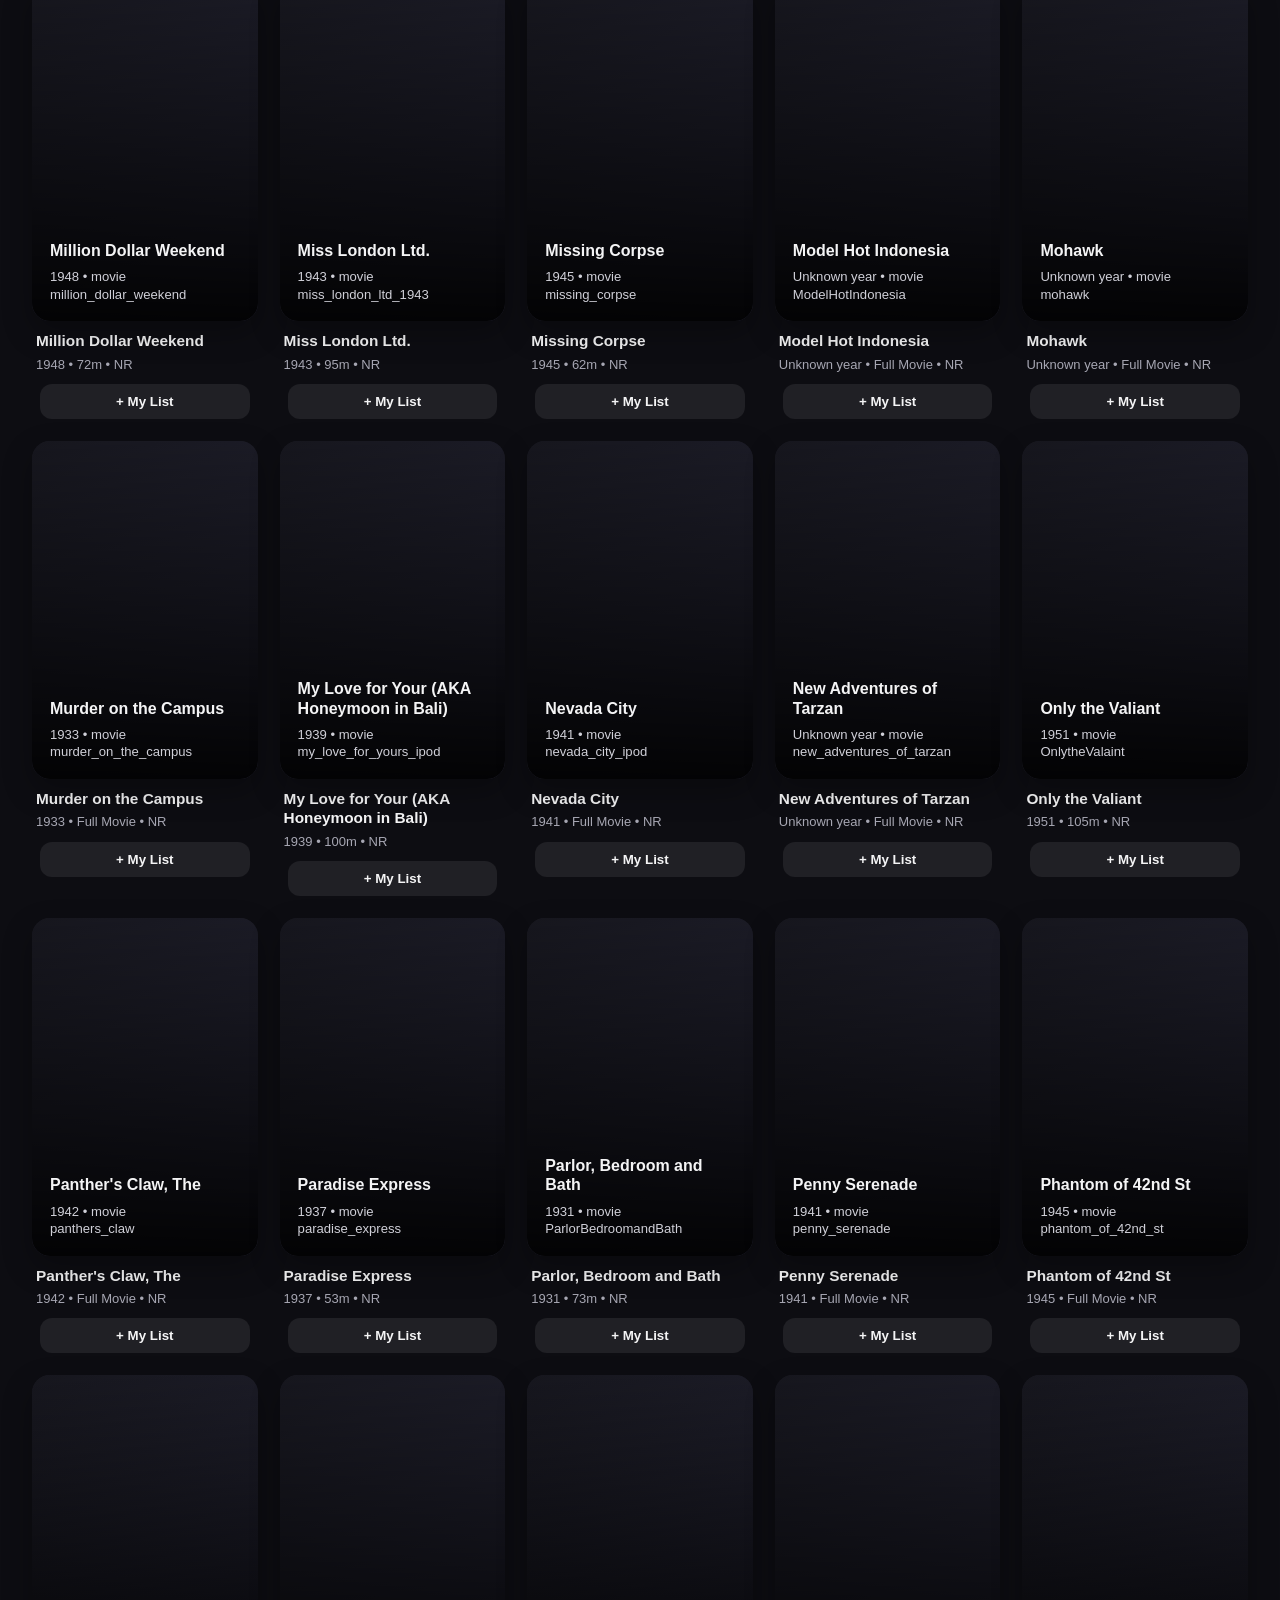
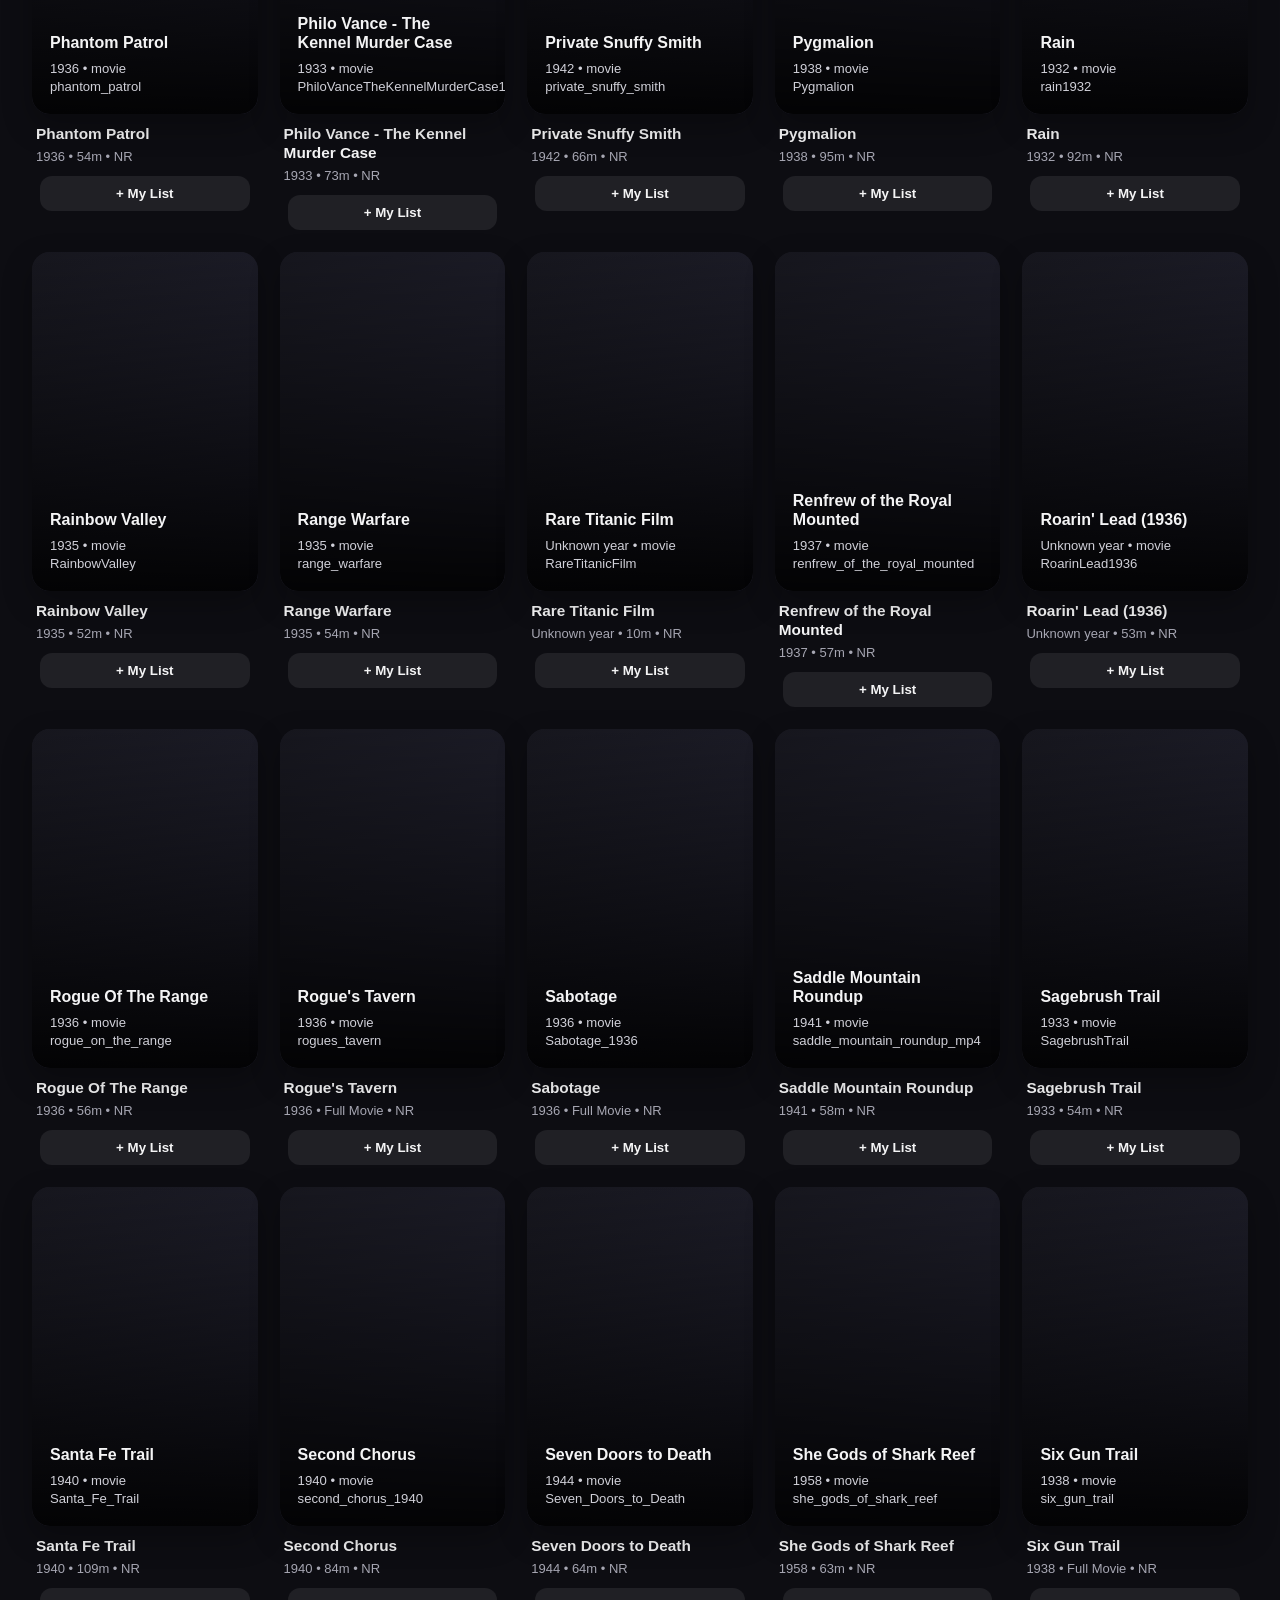
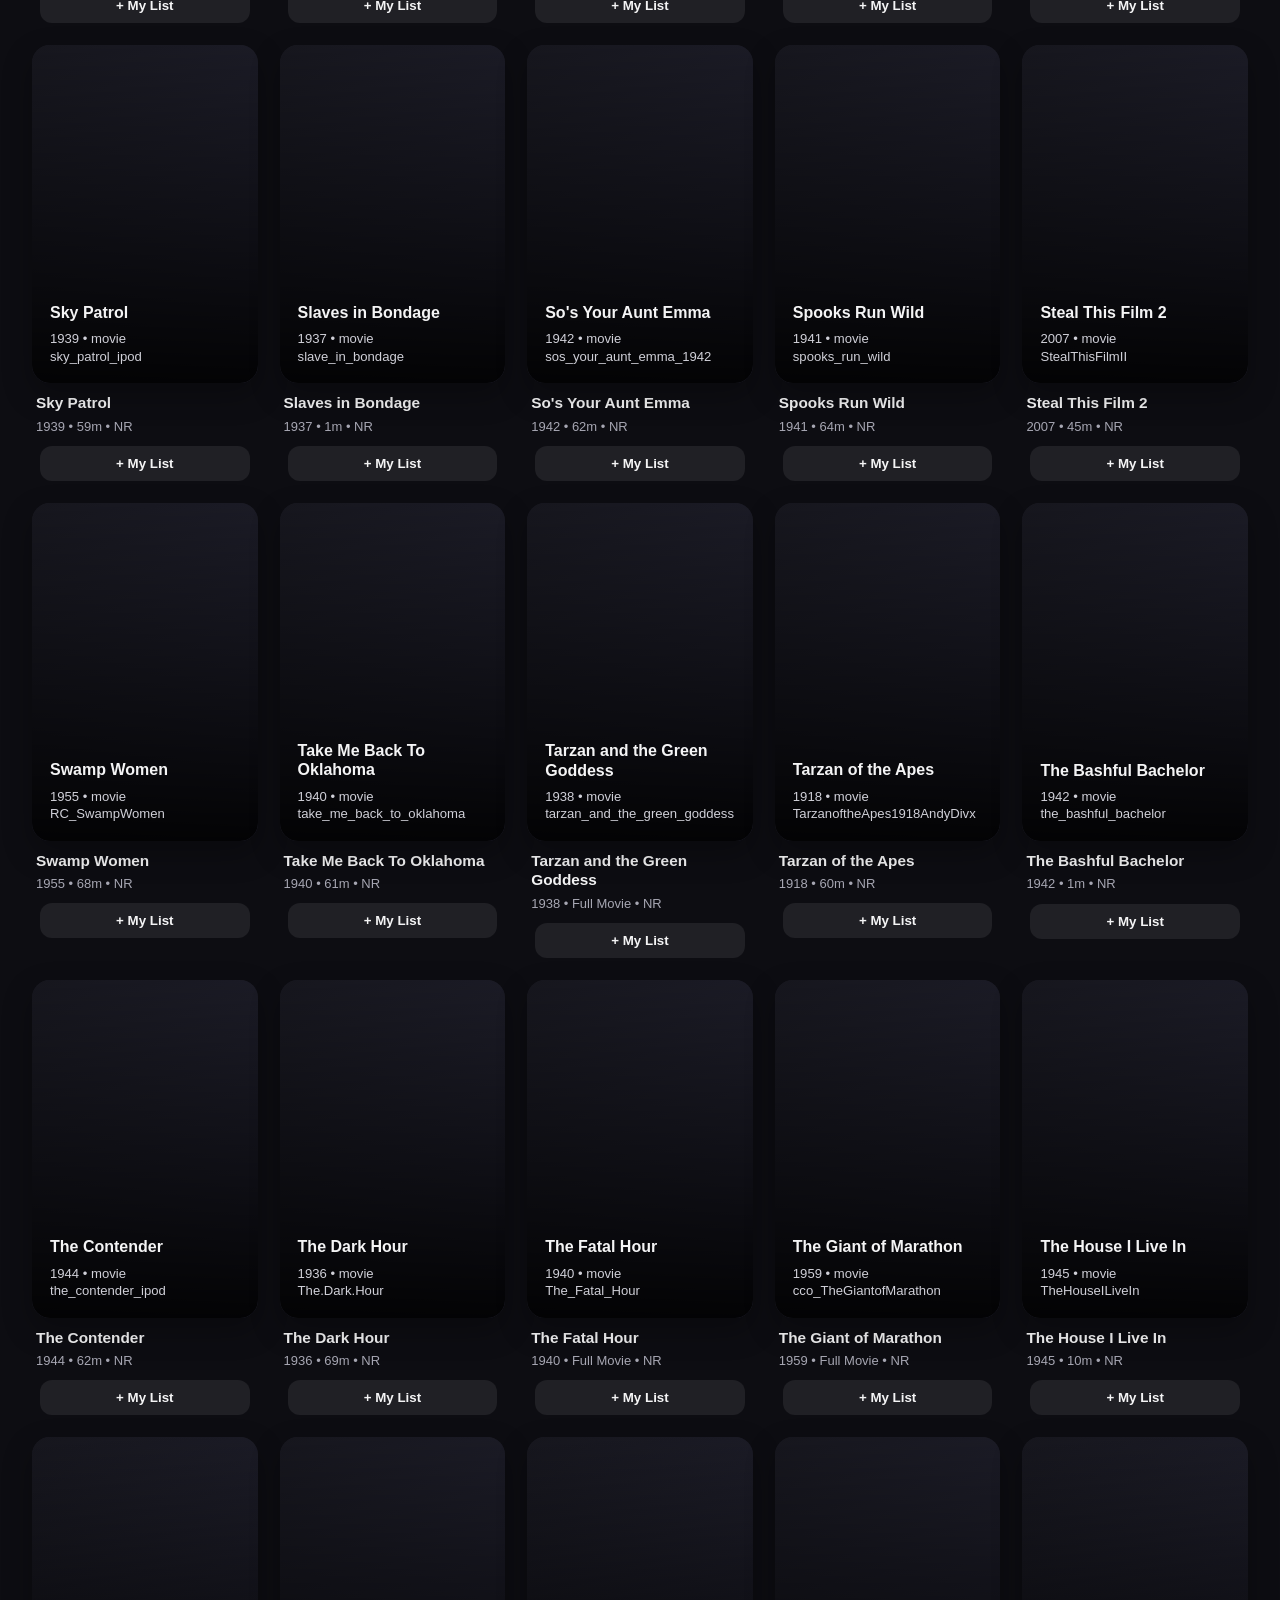
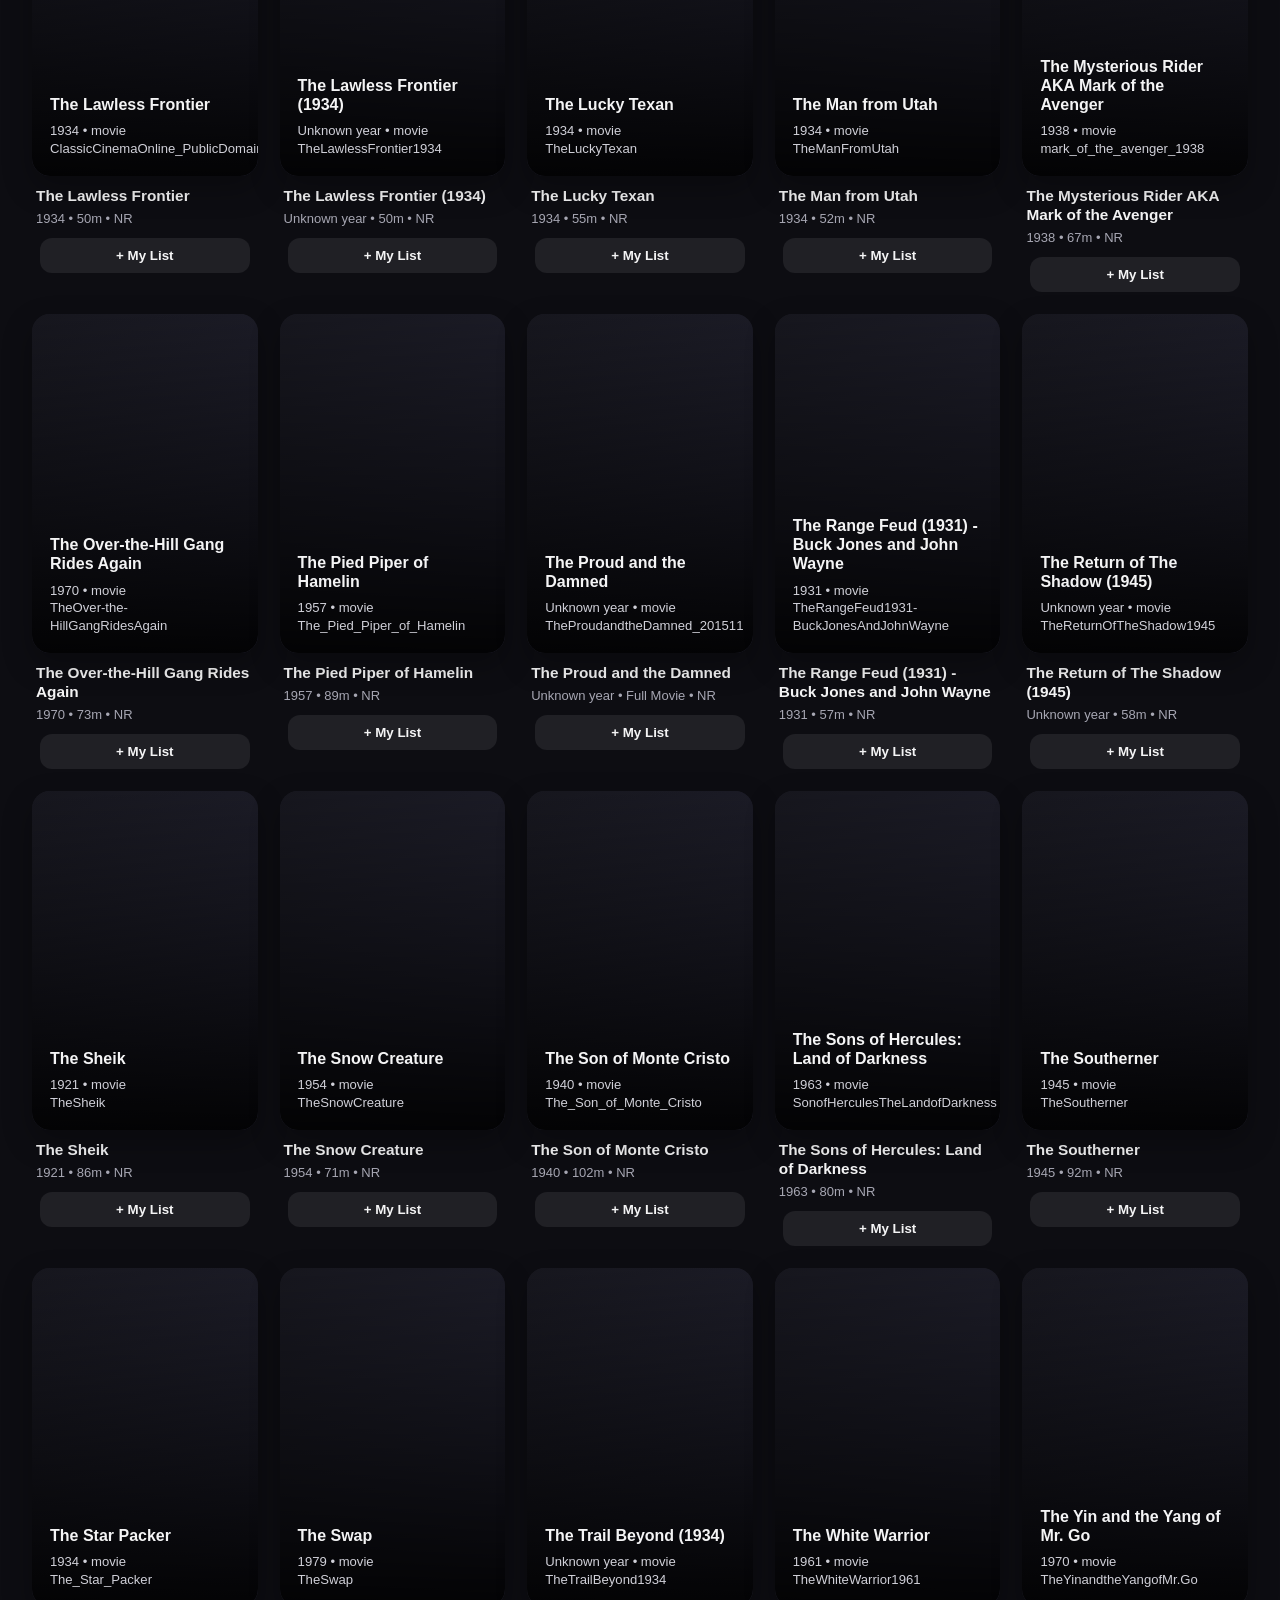
==== commit a308d009: "Update movies.html" ====
--- a/movies.html
+++ b/movies.html
@@ -6,8 +6,6 @@
   <title>Movies • Plueto TV</title>
   <script src="catalog.js"></script>
   <script src="my-list-utils.js"></script>
-  <link rel="stylesheet" href="navbar.css">
-  <script src="navbar.js" defer></script>
   <style>
     :root{
       --bg:#0d0d12;
@@ -215,7 +213,16 @@
   </style>
 </head>
 <body>
-  <div id="navbar-mount"></div>
+  <div class="navbar">
+    <a href="index.html" class="logo">PLUETO TV</a>
+    <div class="nav-links">
+      <a href="index.html">Home</a>
+      <a href="movies.html">Movies</a>
+      <a href="tv.html">TV Shows</a>
+      <a href="new.html">Recently Added</a>
+      <a href="my-list.html">My List</a>
+    </div>
+  </div>
 
   <div class="page">
     <div class="signal-tag">Feature Queue</div>
@@ -326,7 +333,6 @@
       wireMyListButtons(grid);
     }
 
-    loadNavbar("movies");
     renderMovies();
   </script>
 </body>
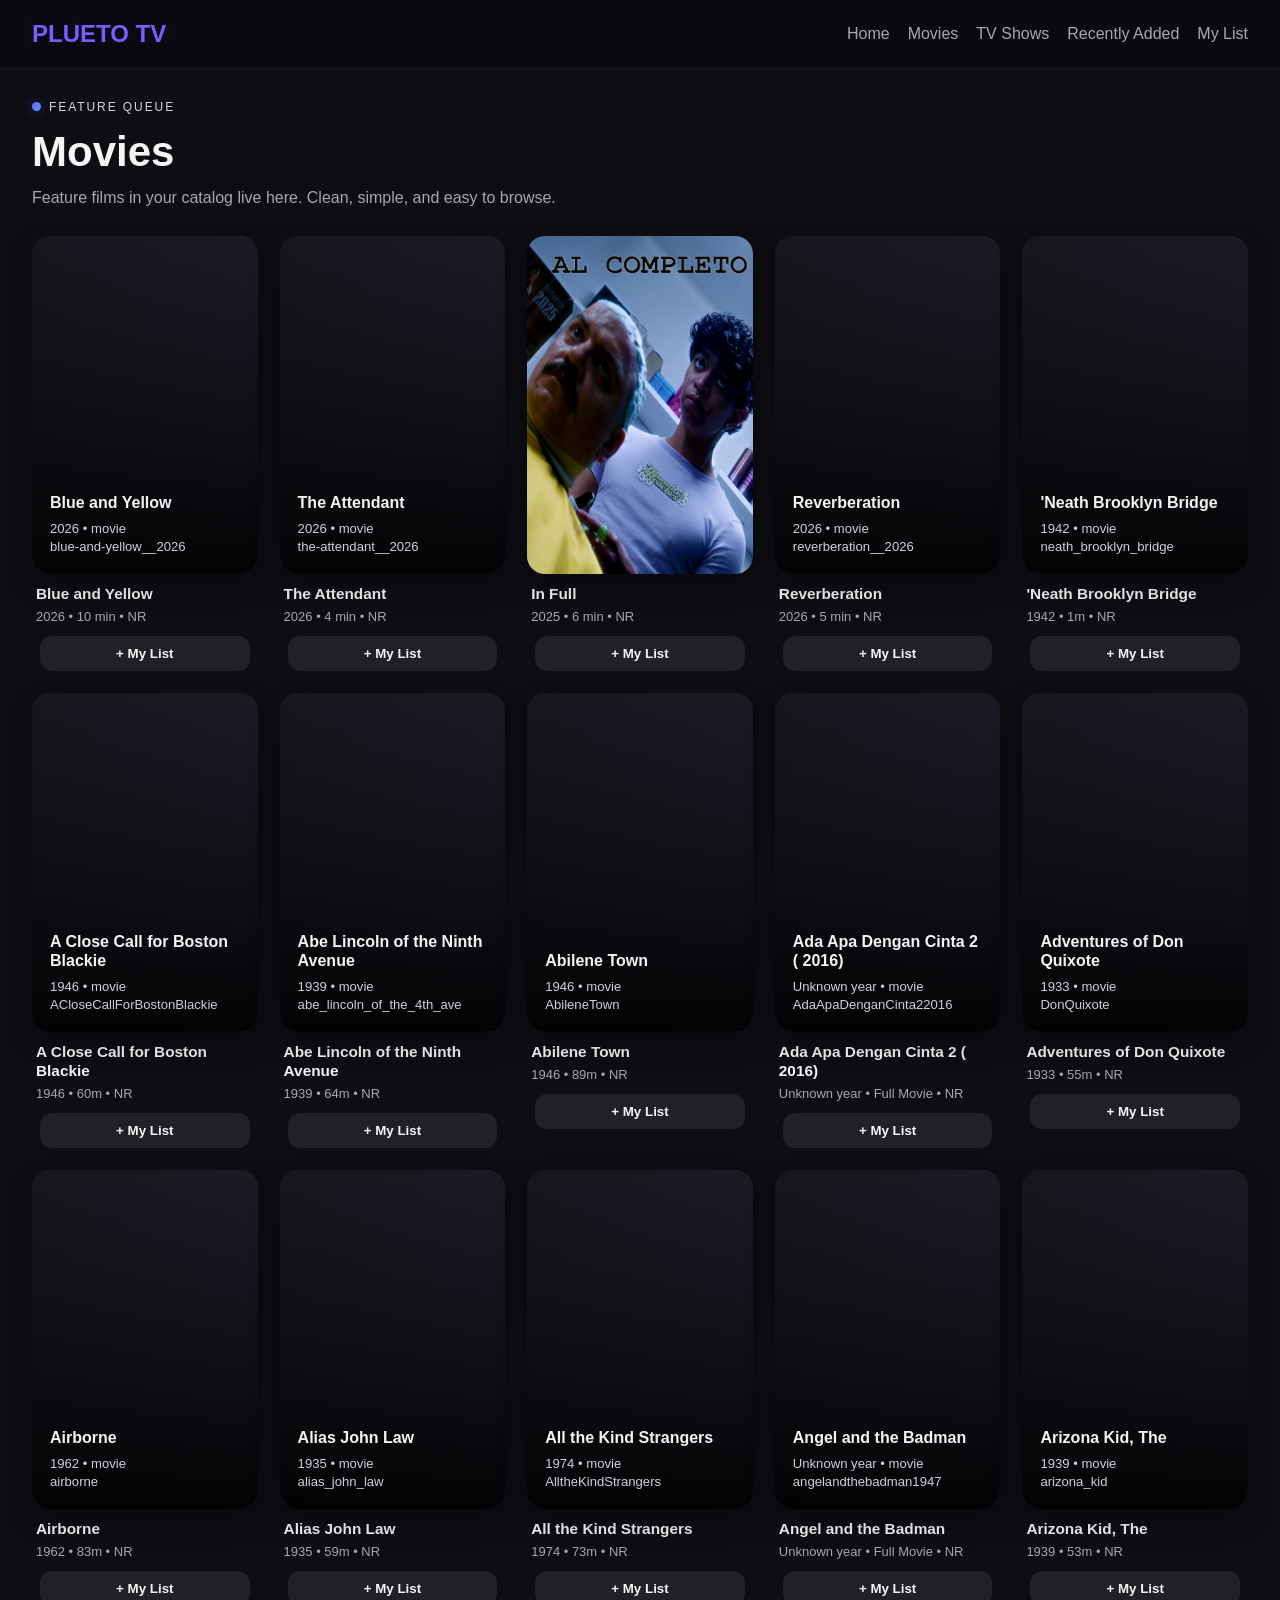
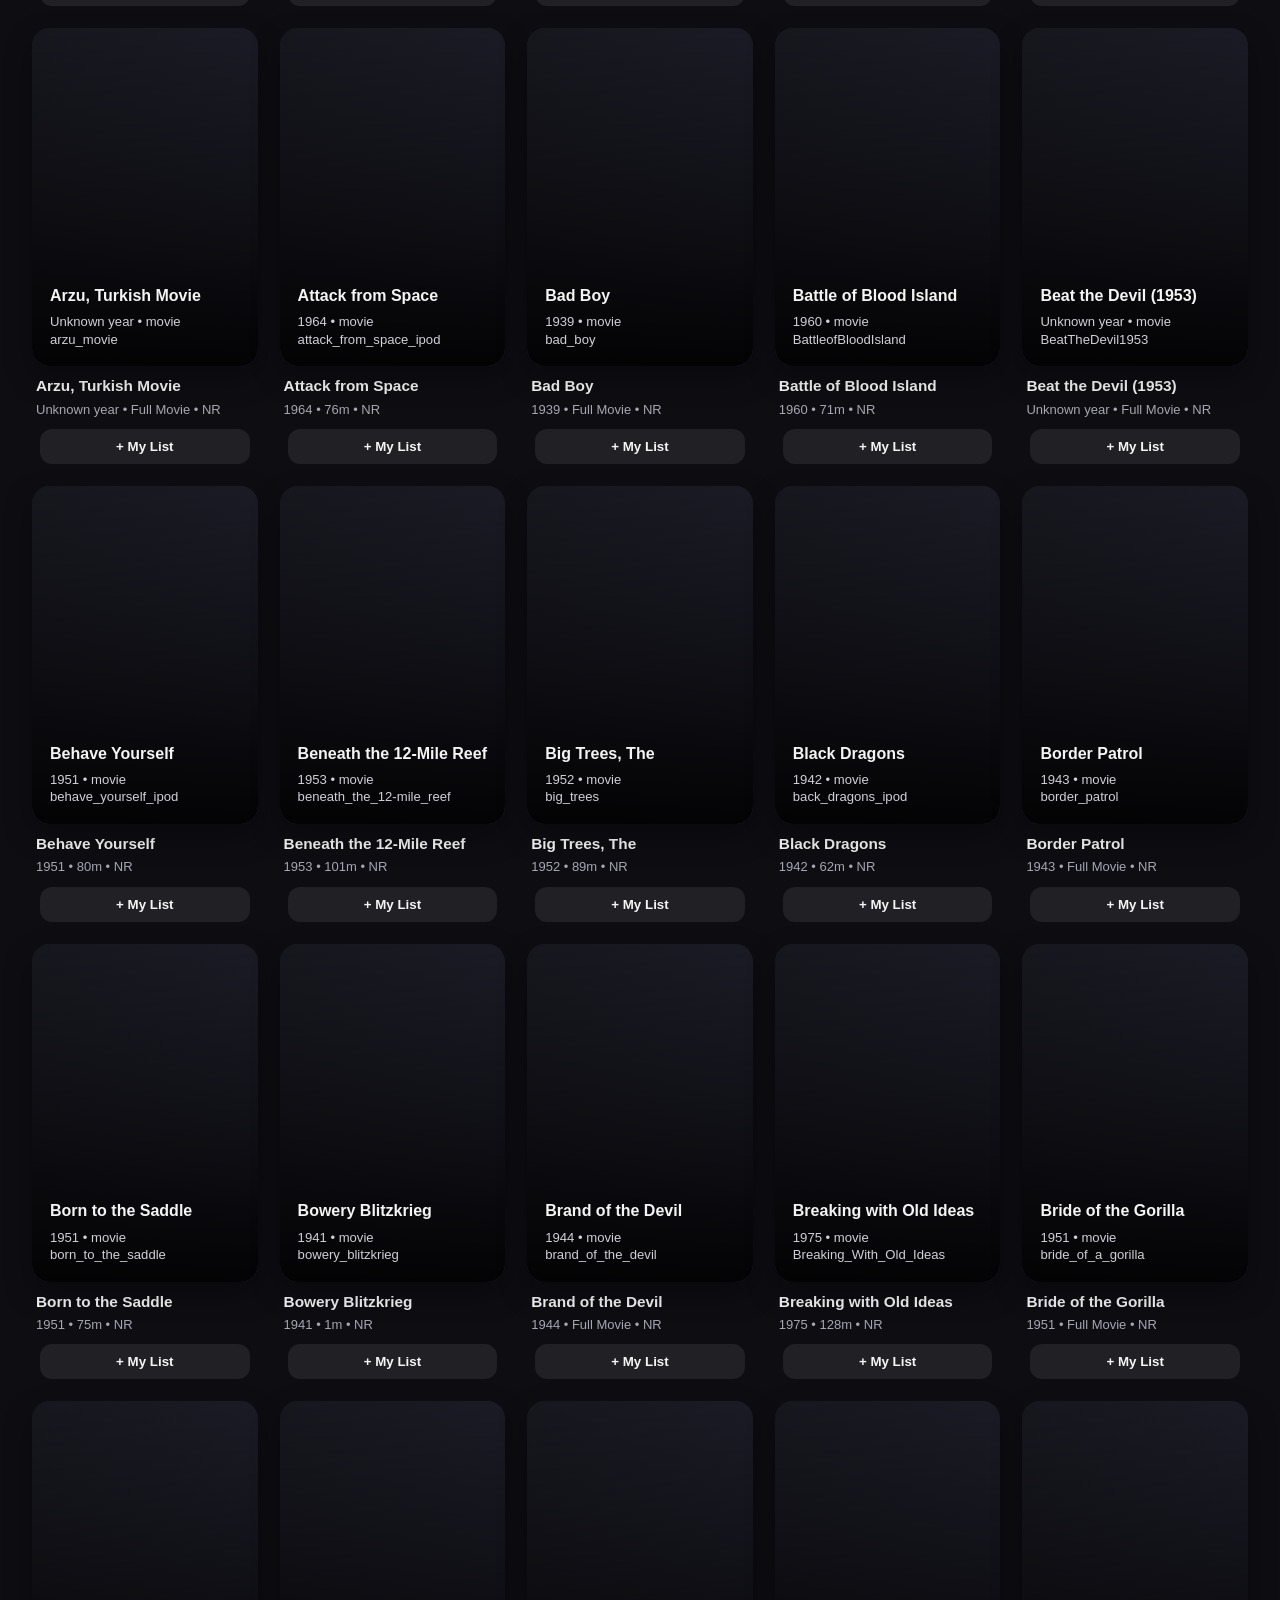
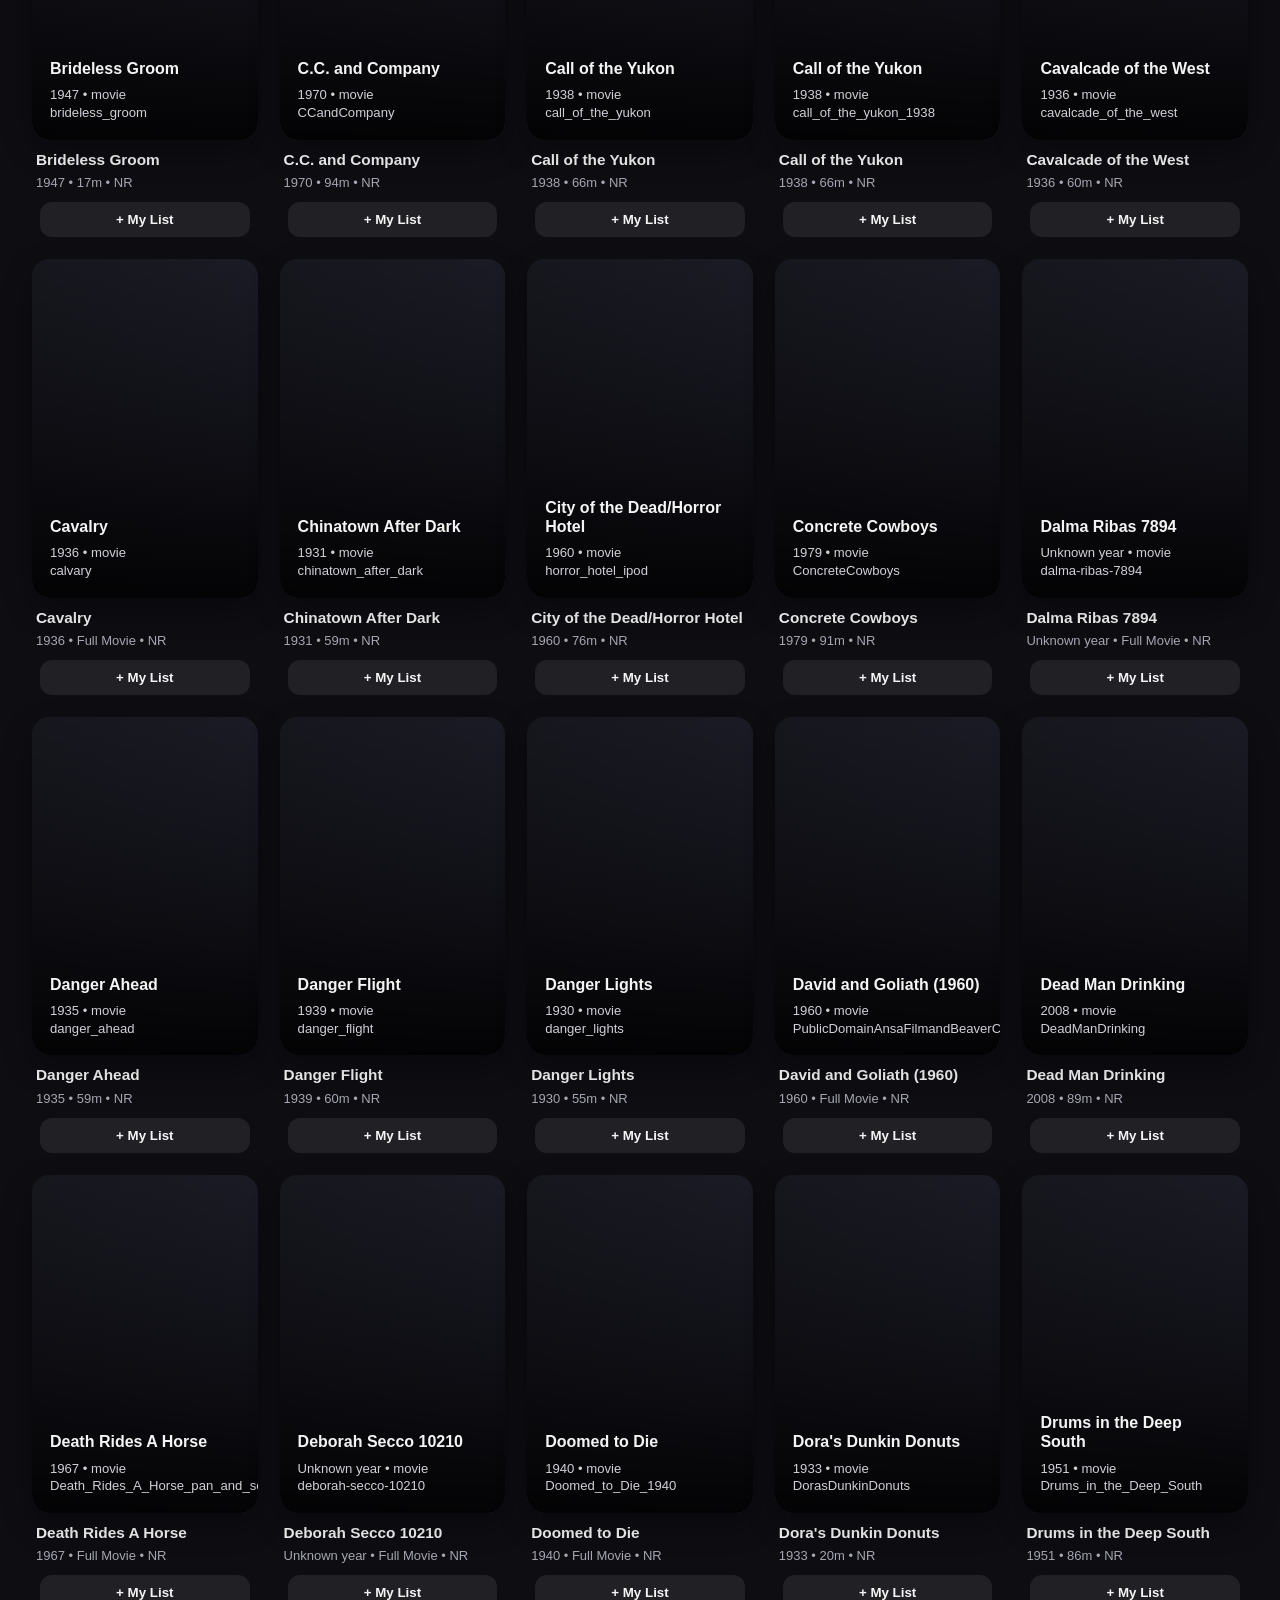
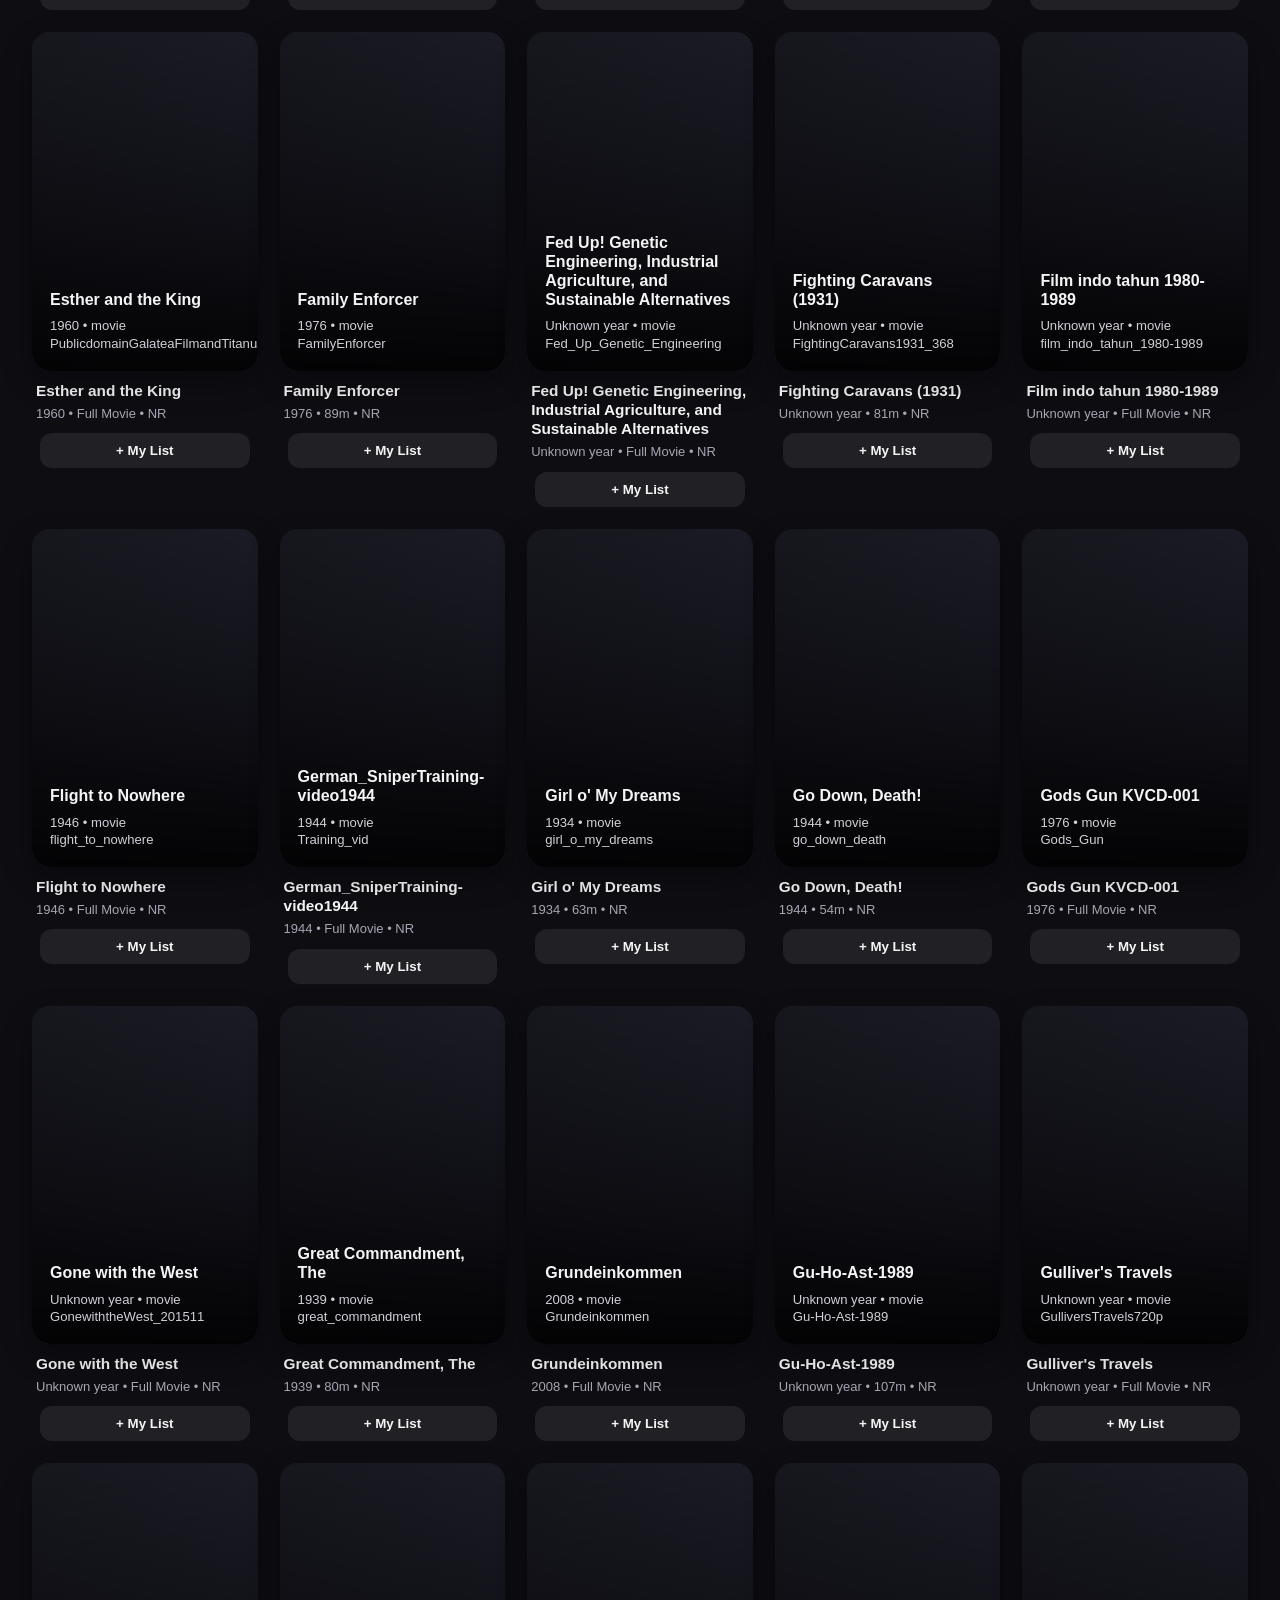
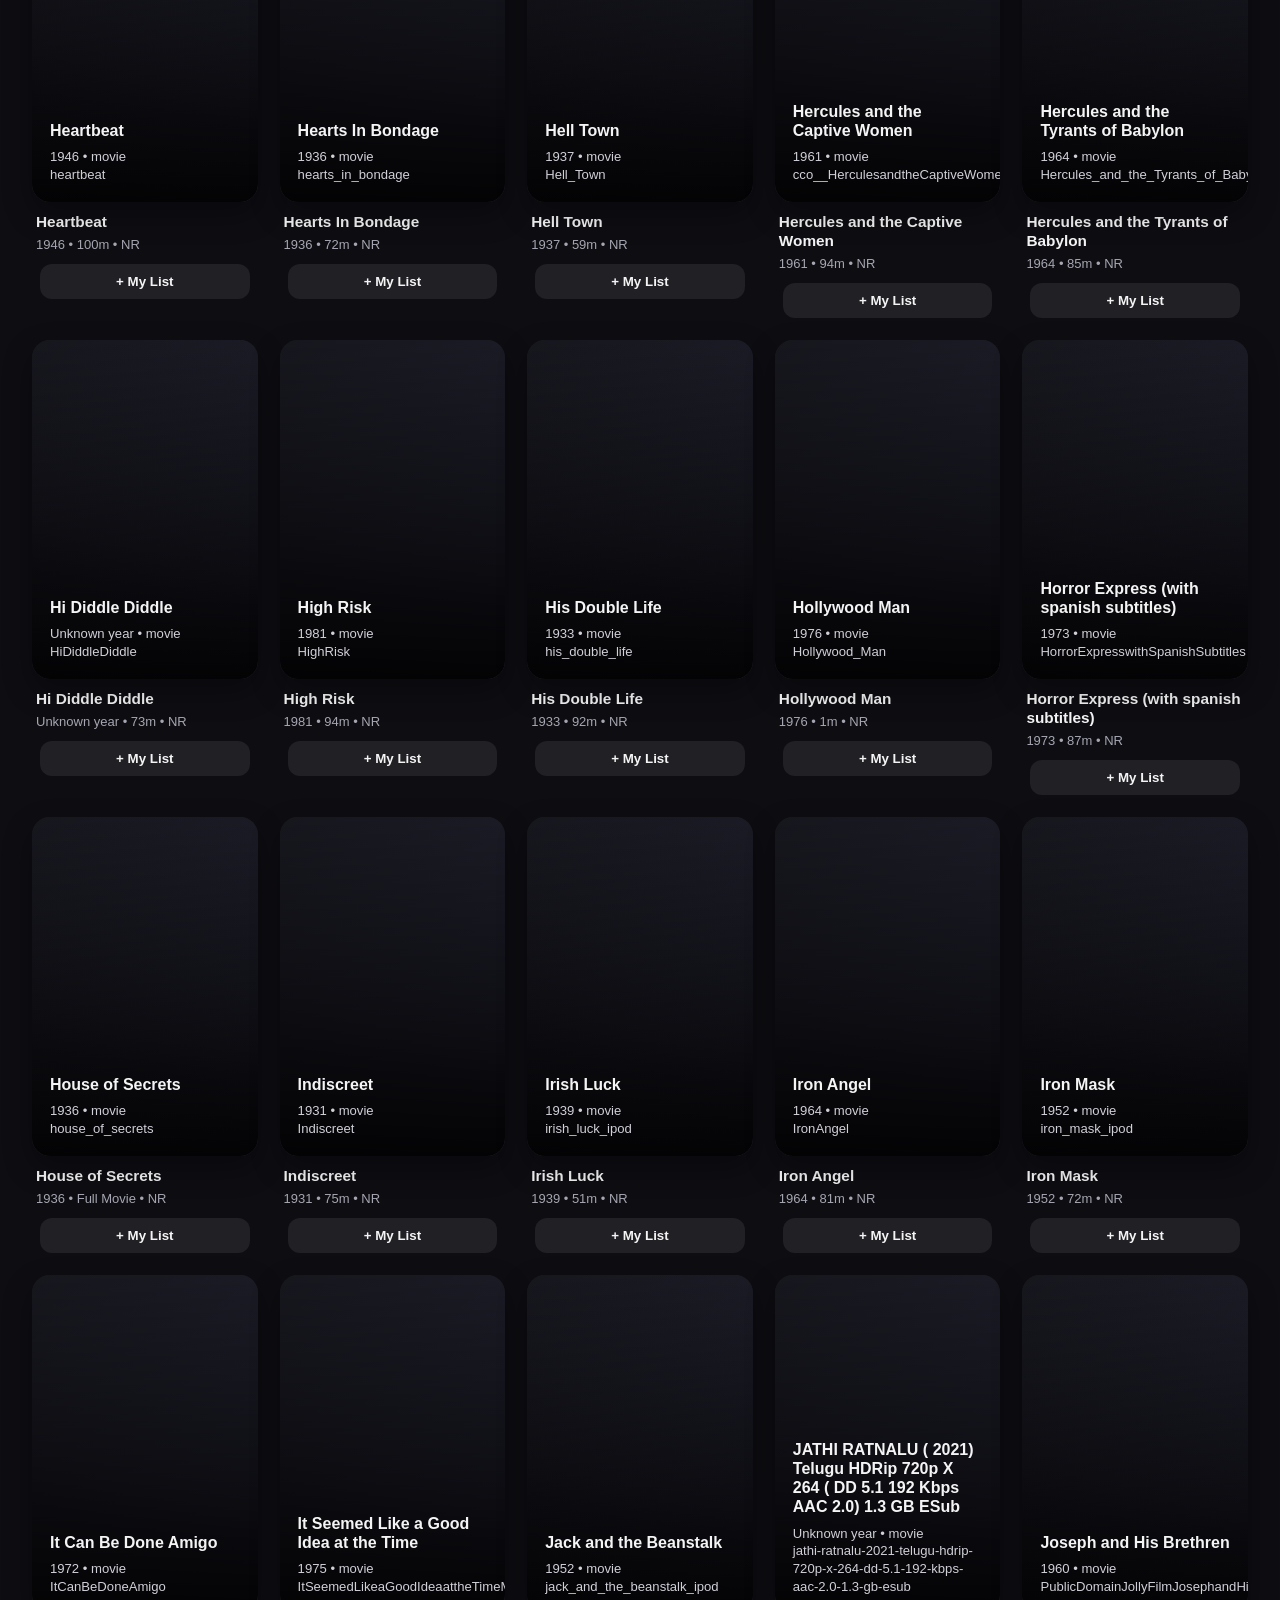
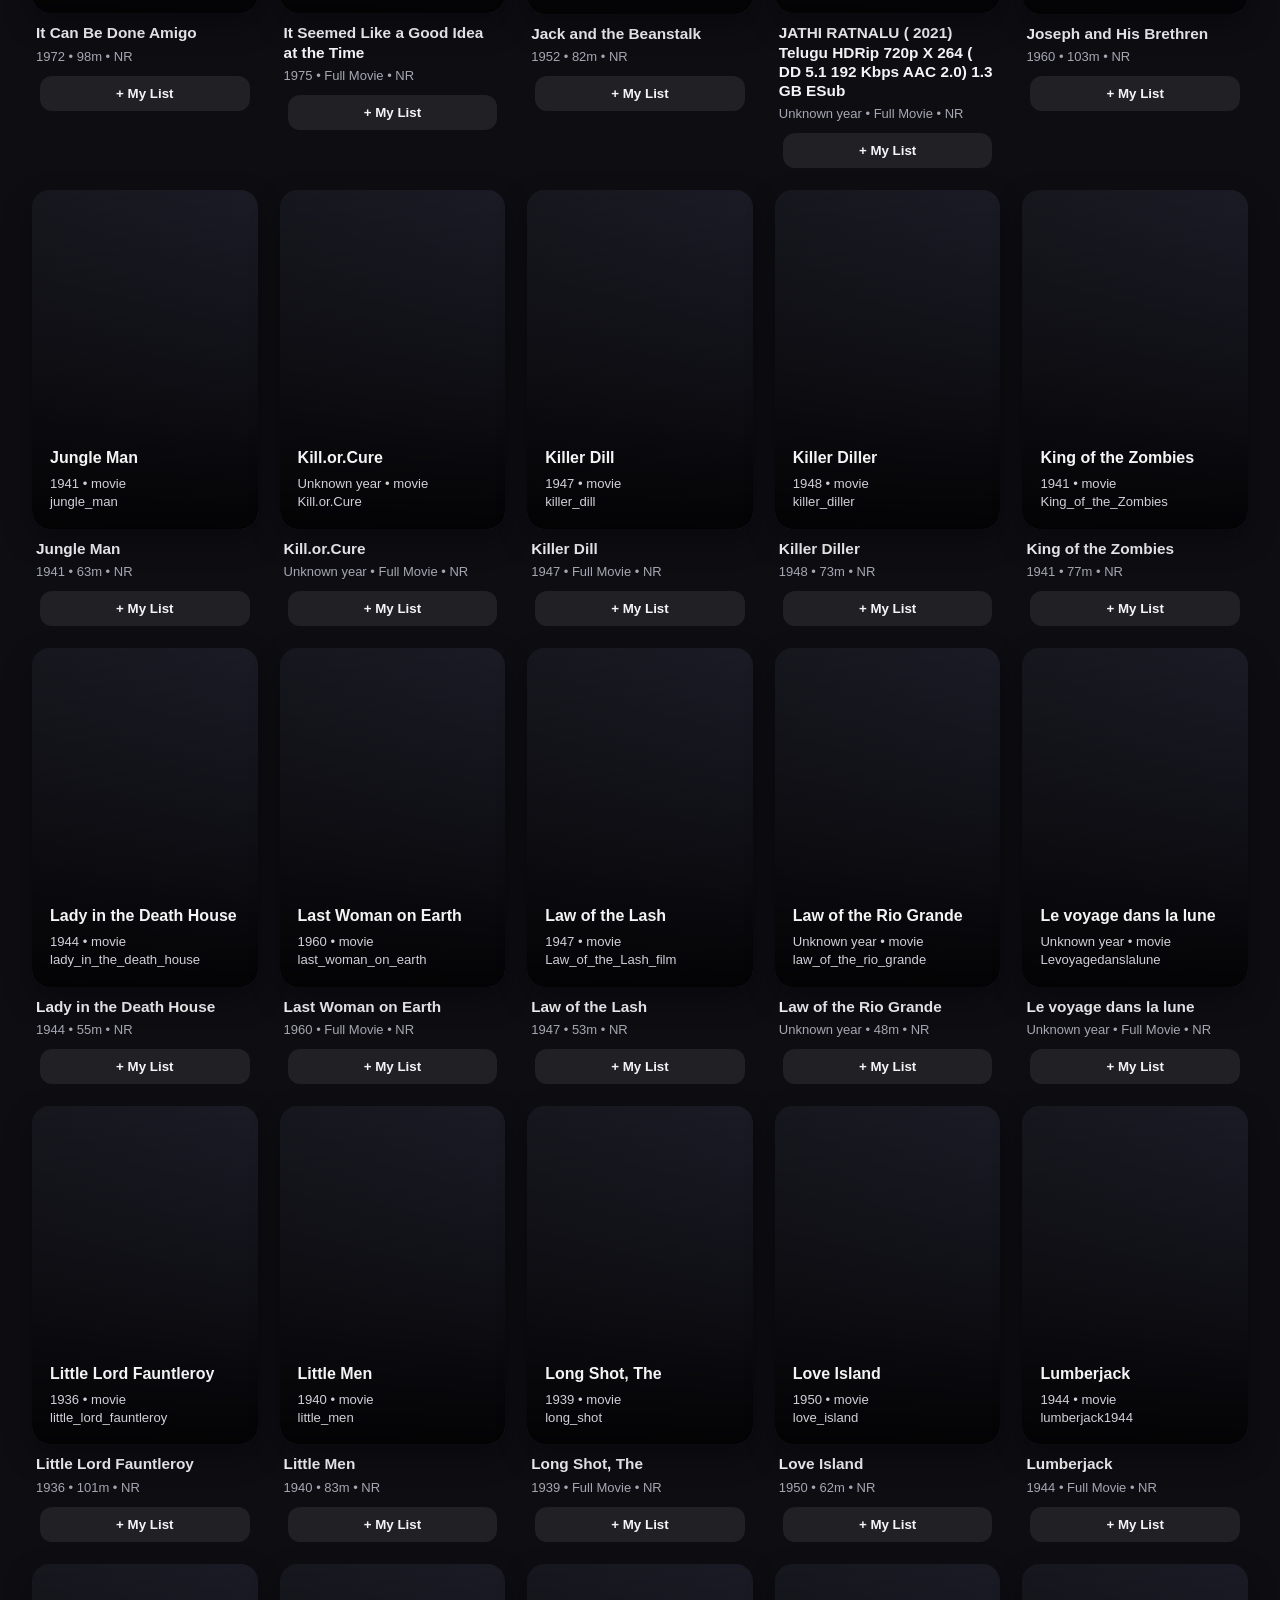
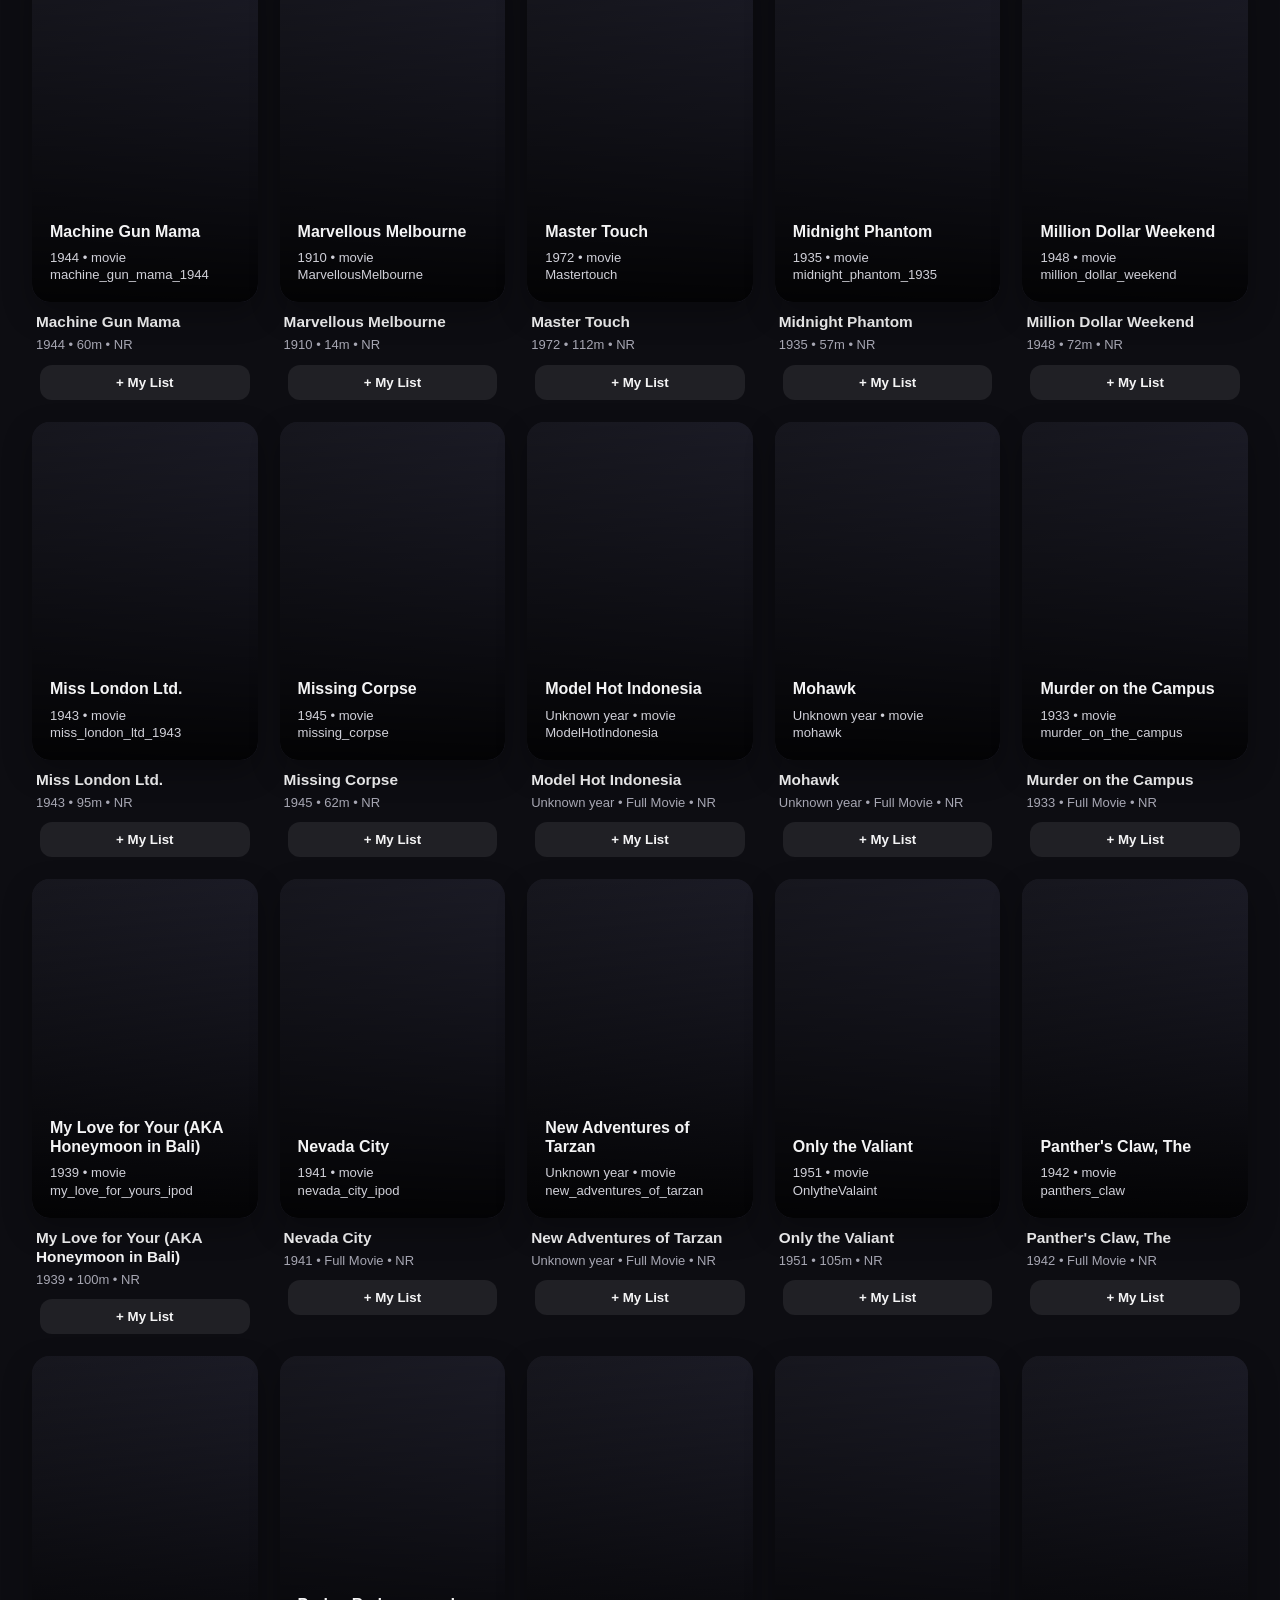
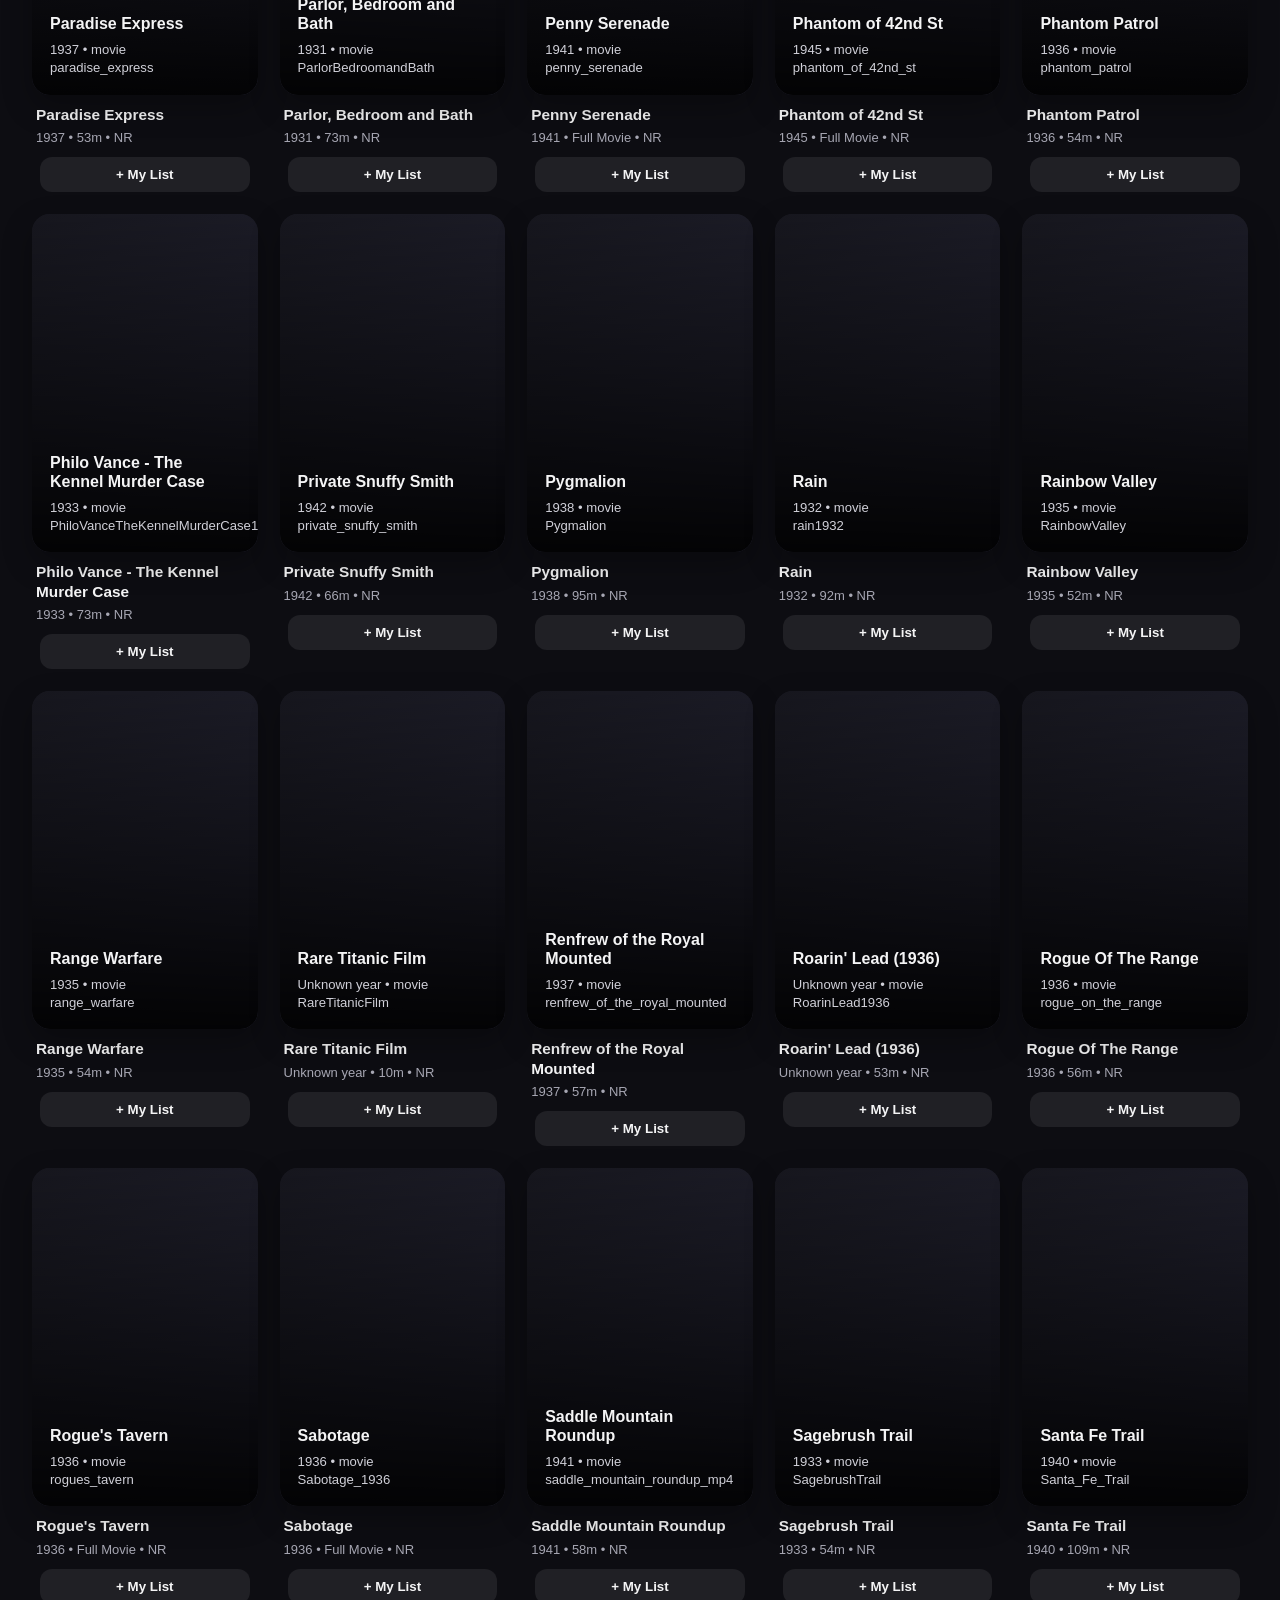
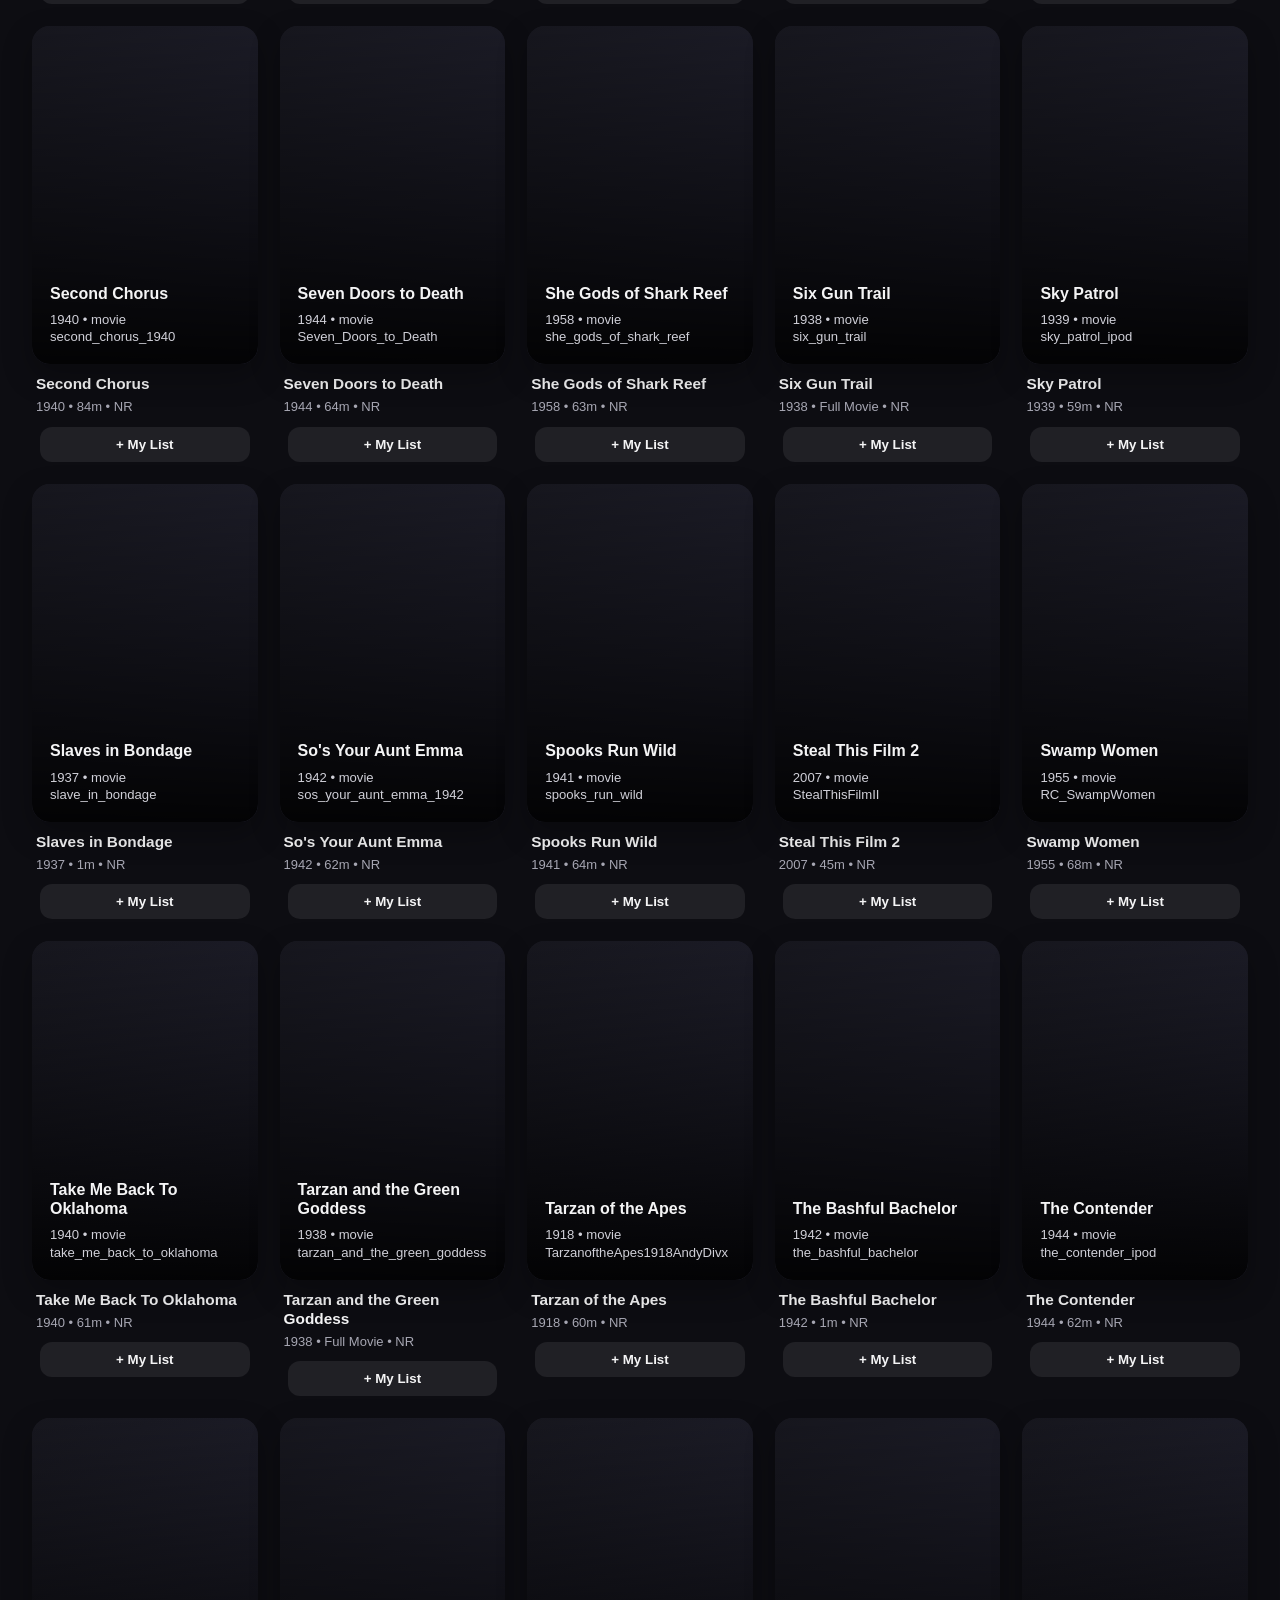
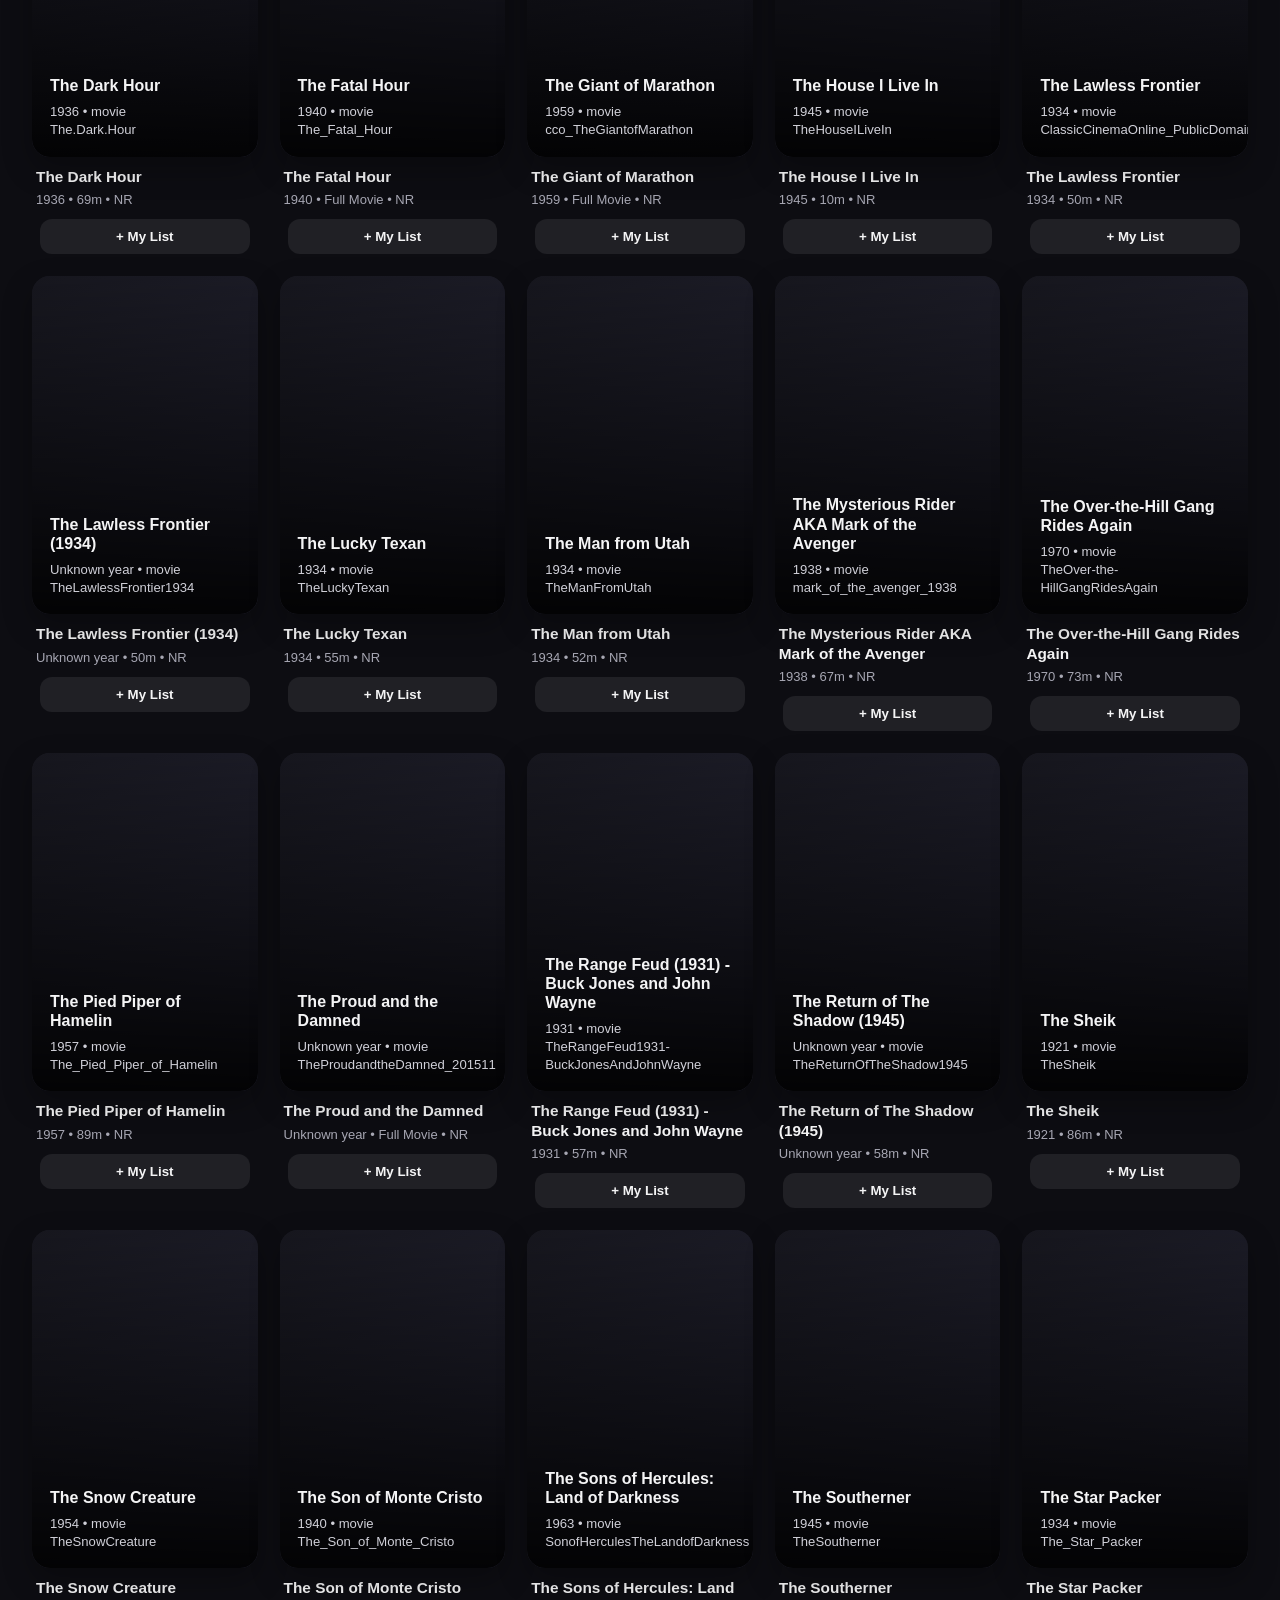
==== commit 120147fd: "Update movies.html" ====
--- a/movies.html
+++ b/movies.html
@@ -250,12 +250,19 @@
         .replaceAll("'", "&#39;");
     }
 
-    function createCard(item, posterUrl) {
+    function createCard(item, posterMapUrl) {
       const yearText = item.year ? item.year : "Unknown year";
       const typeText = item.type ? item.type : "Title";
-      const safeTitle = escapeHtml(item.title);
-      const safeId = escapeHtml(item.id);
-      const safeImage = escapeHtml(posterUrl || item.image || item.fallbackImage || "");
+      const safeTitle = escapeHtml(item.title || "Untitled");
+      const safeId = escapeHtml(item.id || "");
+      const chosenImage =
+        item.poster ||
+        posterMapUrl ||
+        item.image ||
+        item.fallbackImage ||
+        "";
+
+      const safeImage = escapeHtml(chosenImage);
       const safeDuration = escapeHtml(item.duration || "Runtime unavailable");
       const safeRating = escapeHtml(item.rating || "NR");
       const buttonLabel = escapeHtml(getMyListButtonLabel(item.id));
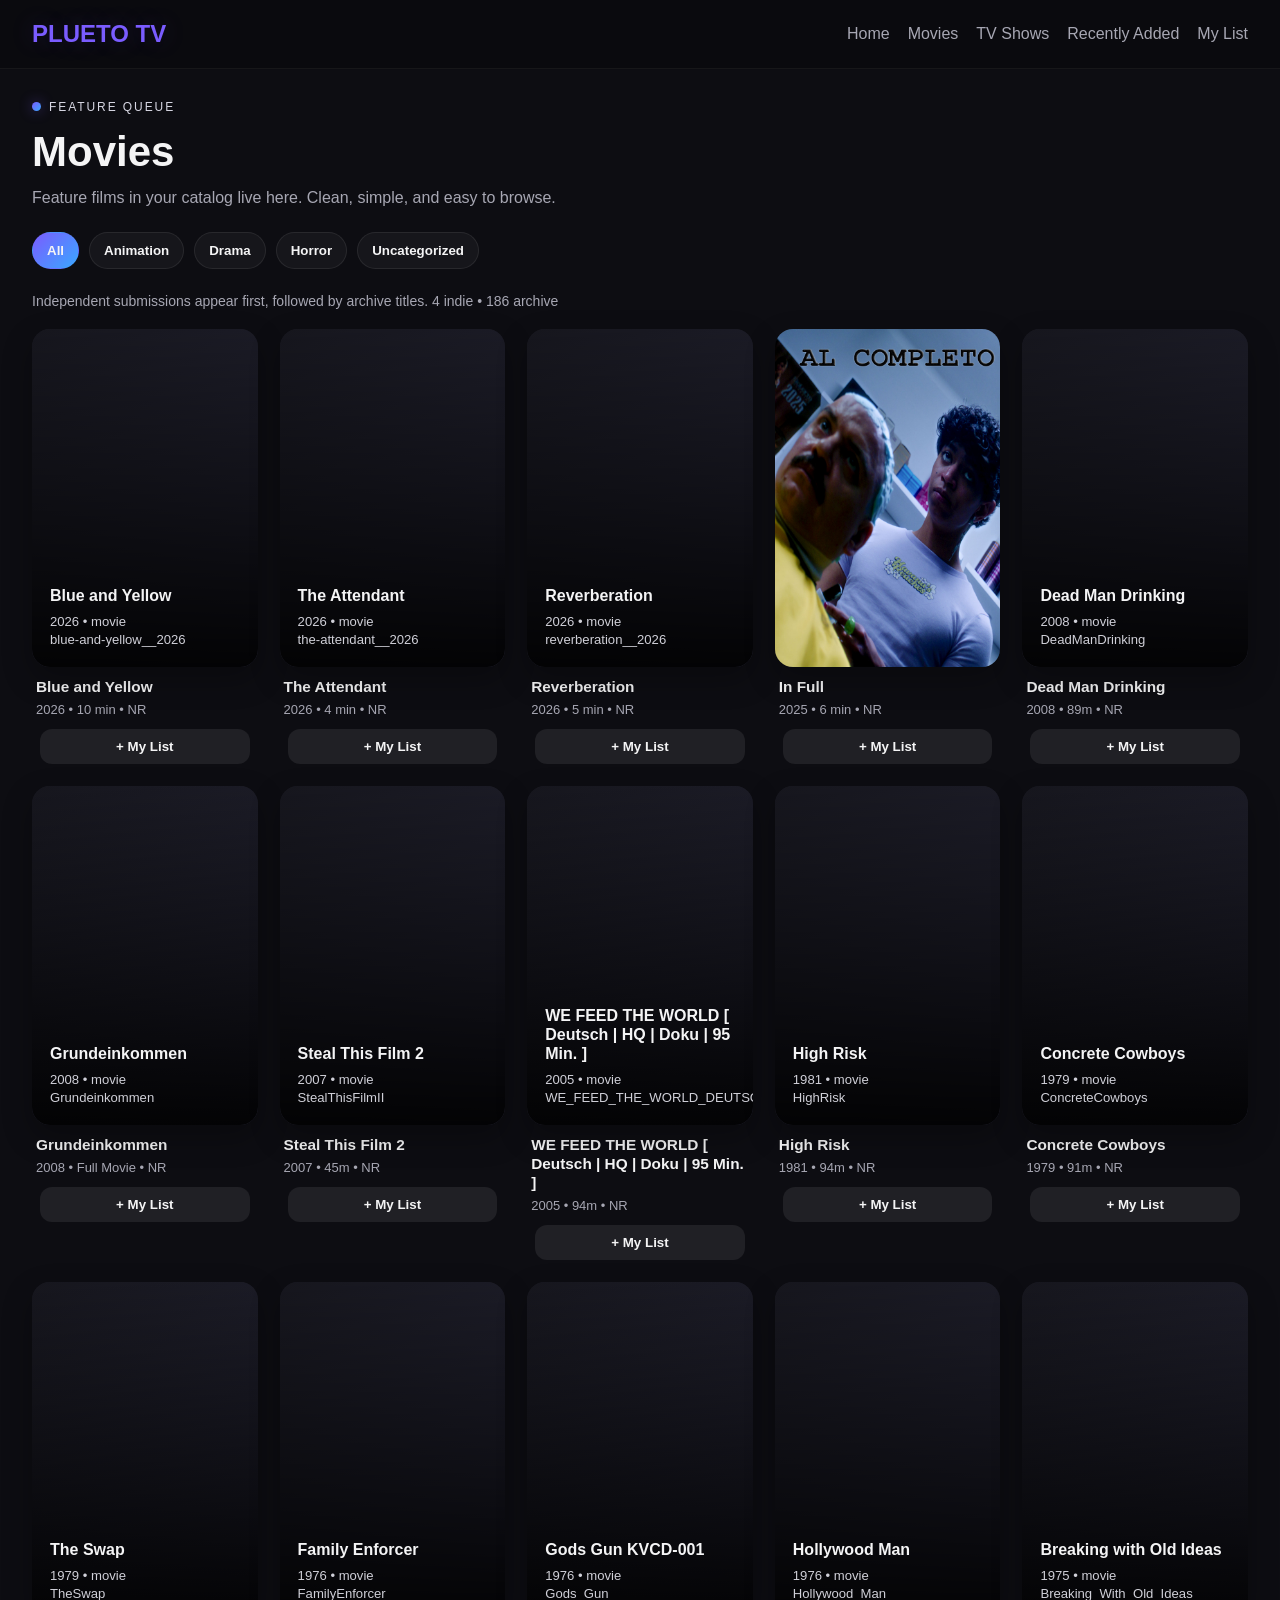
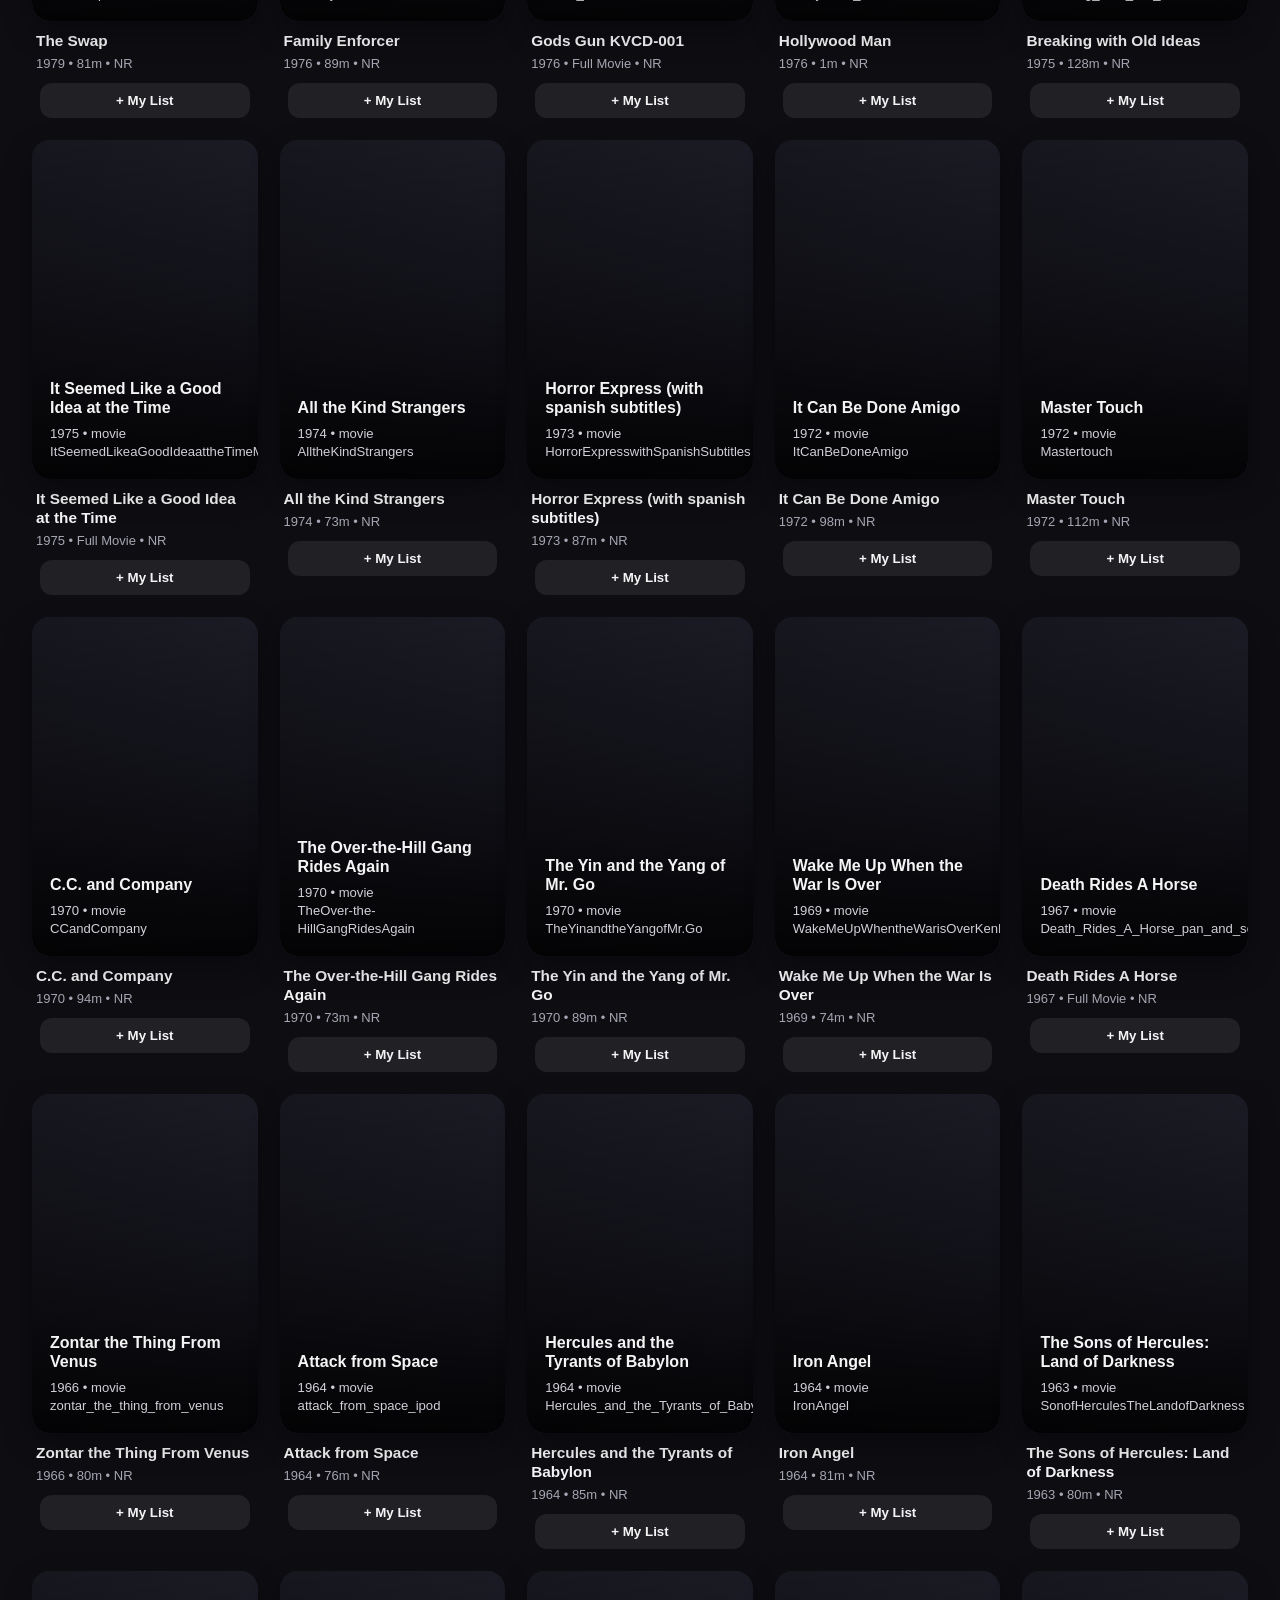
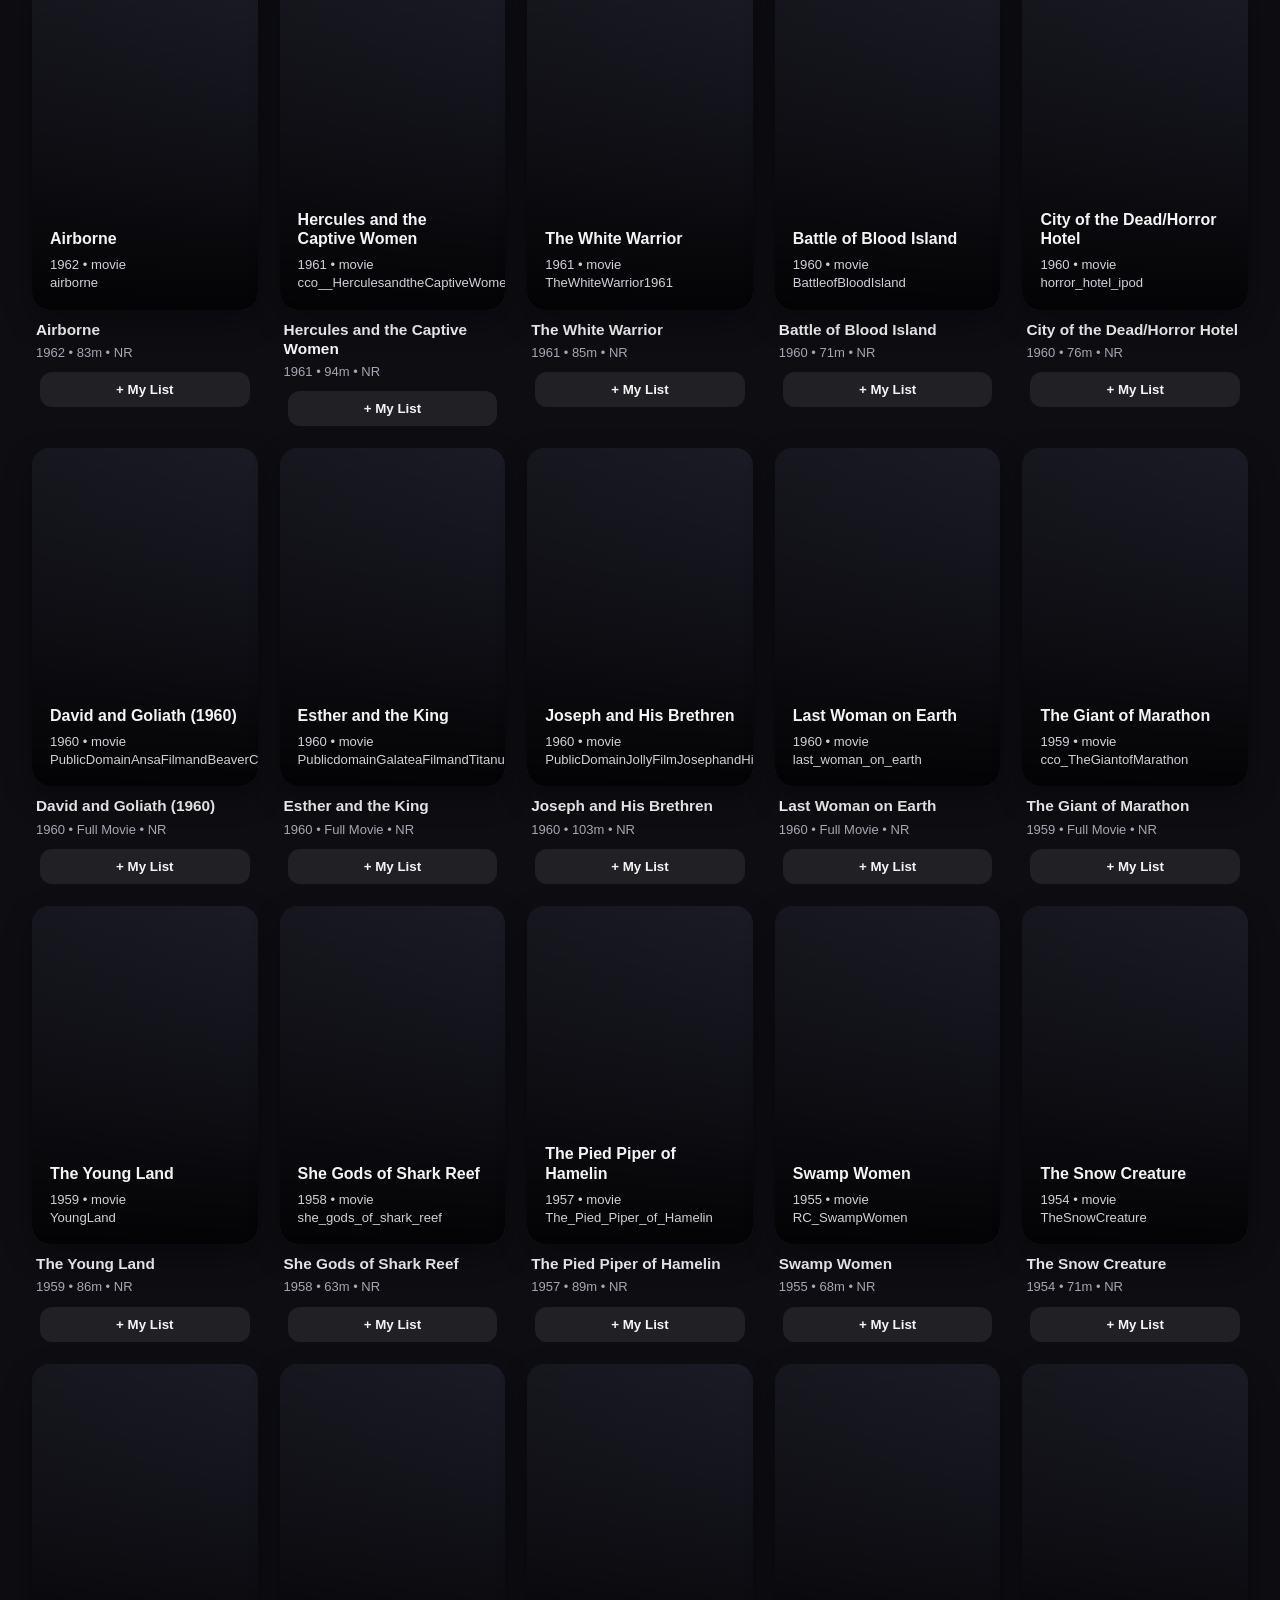
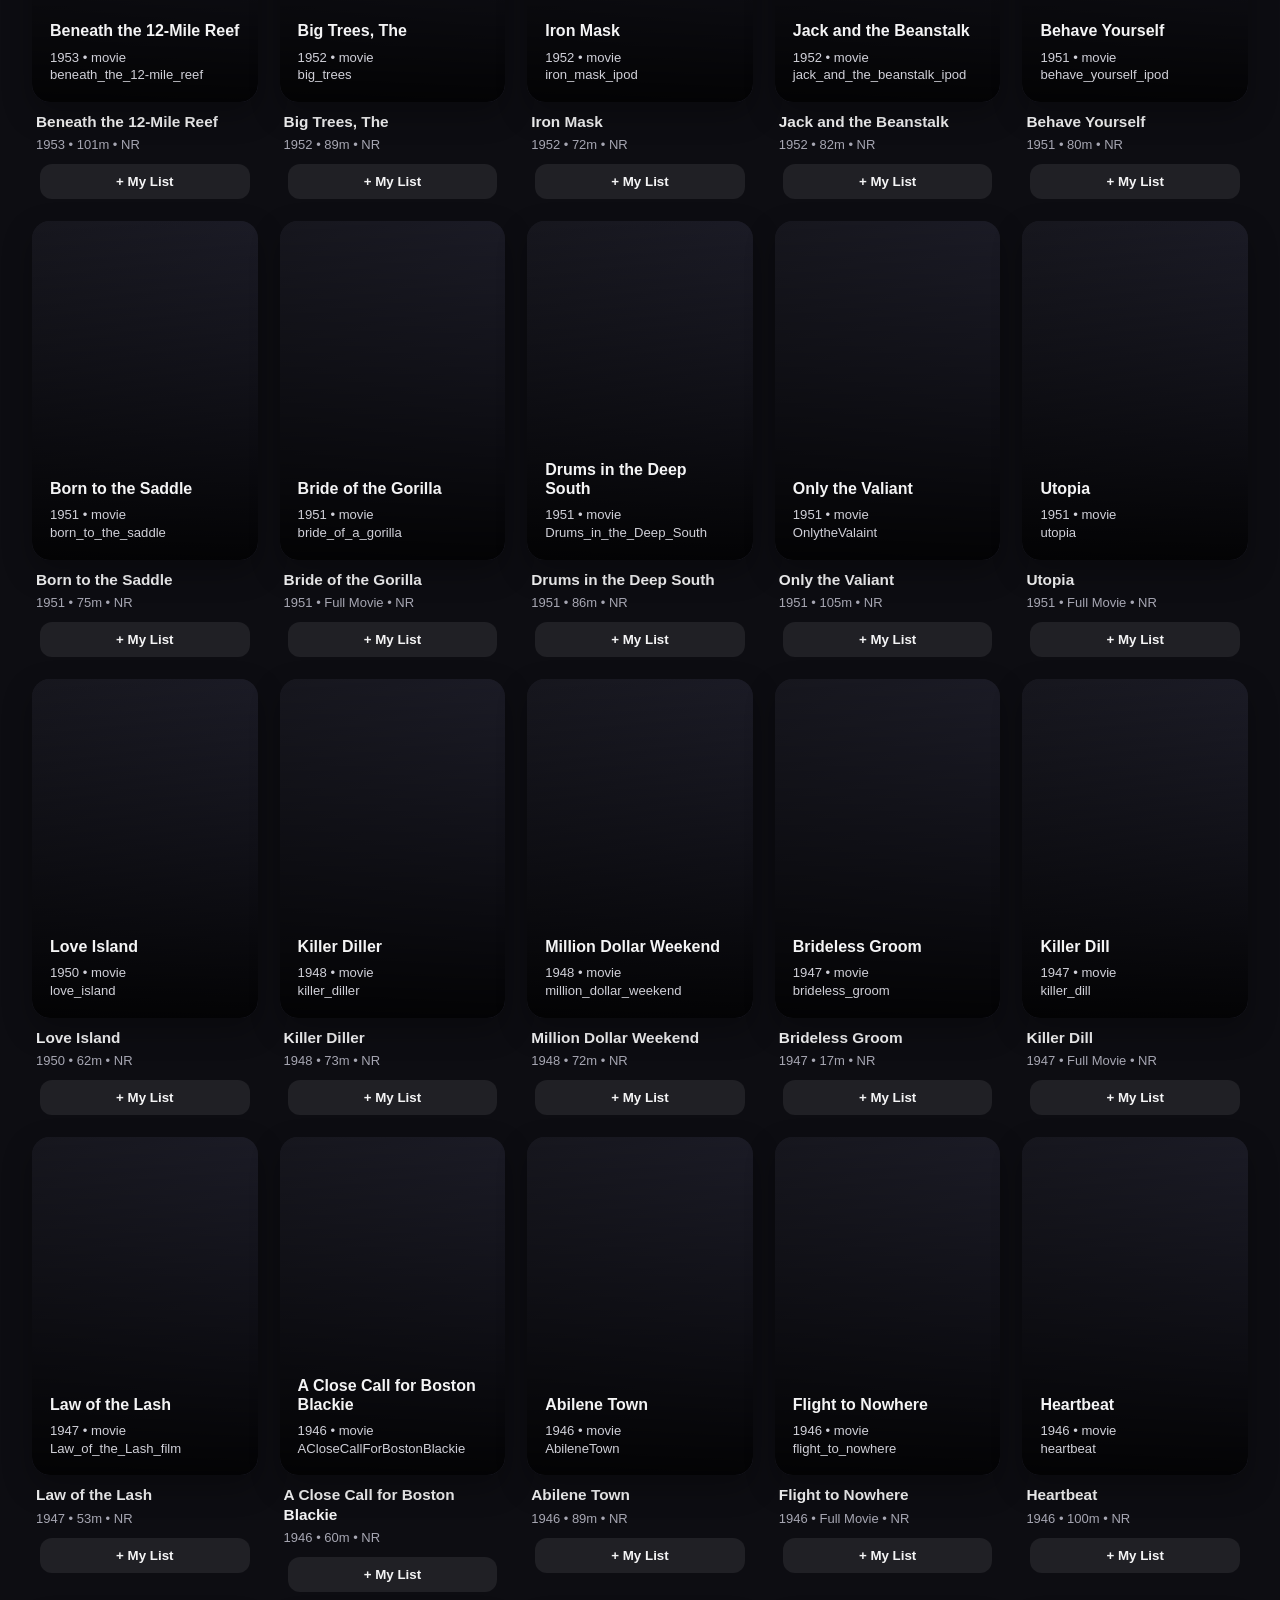
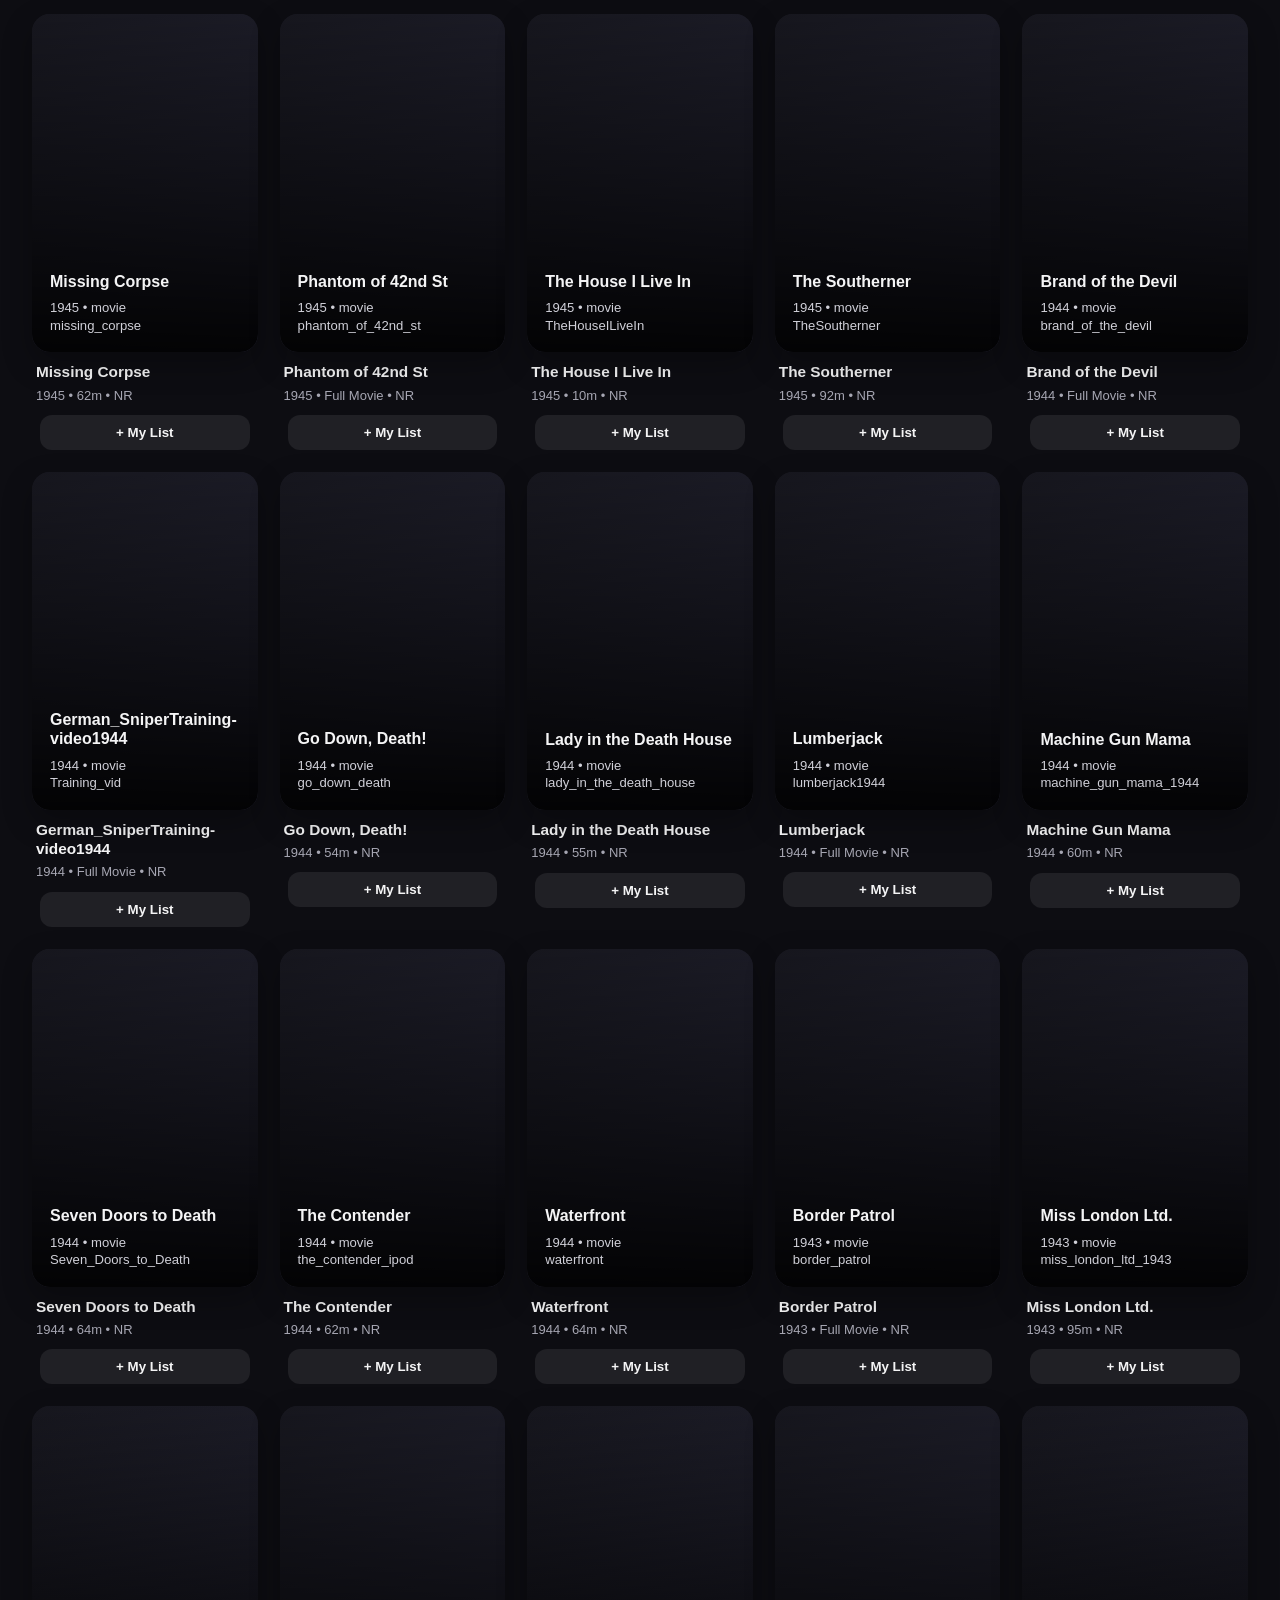
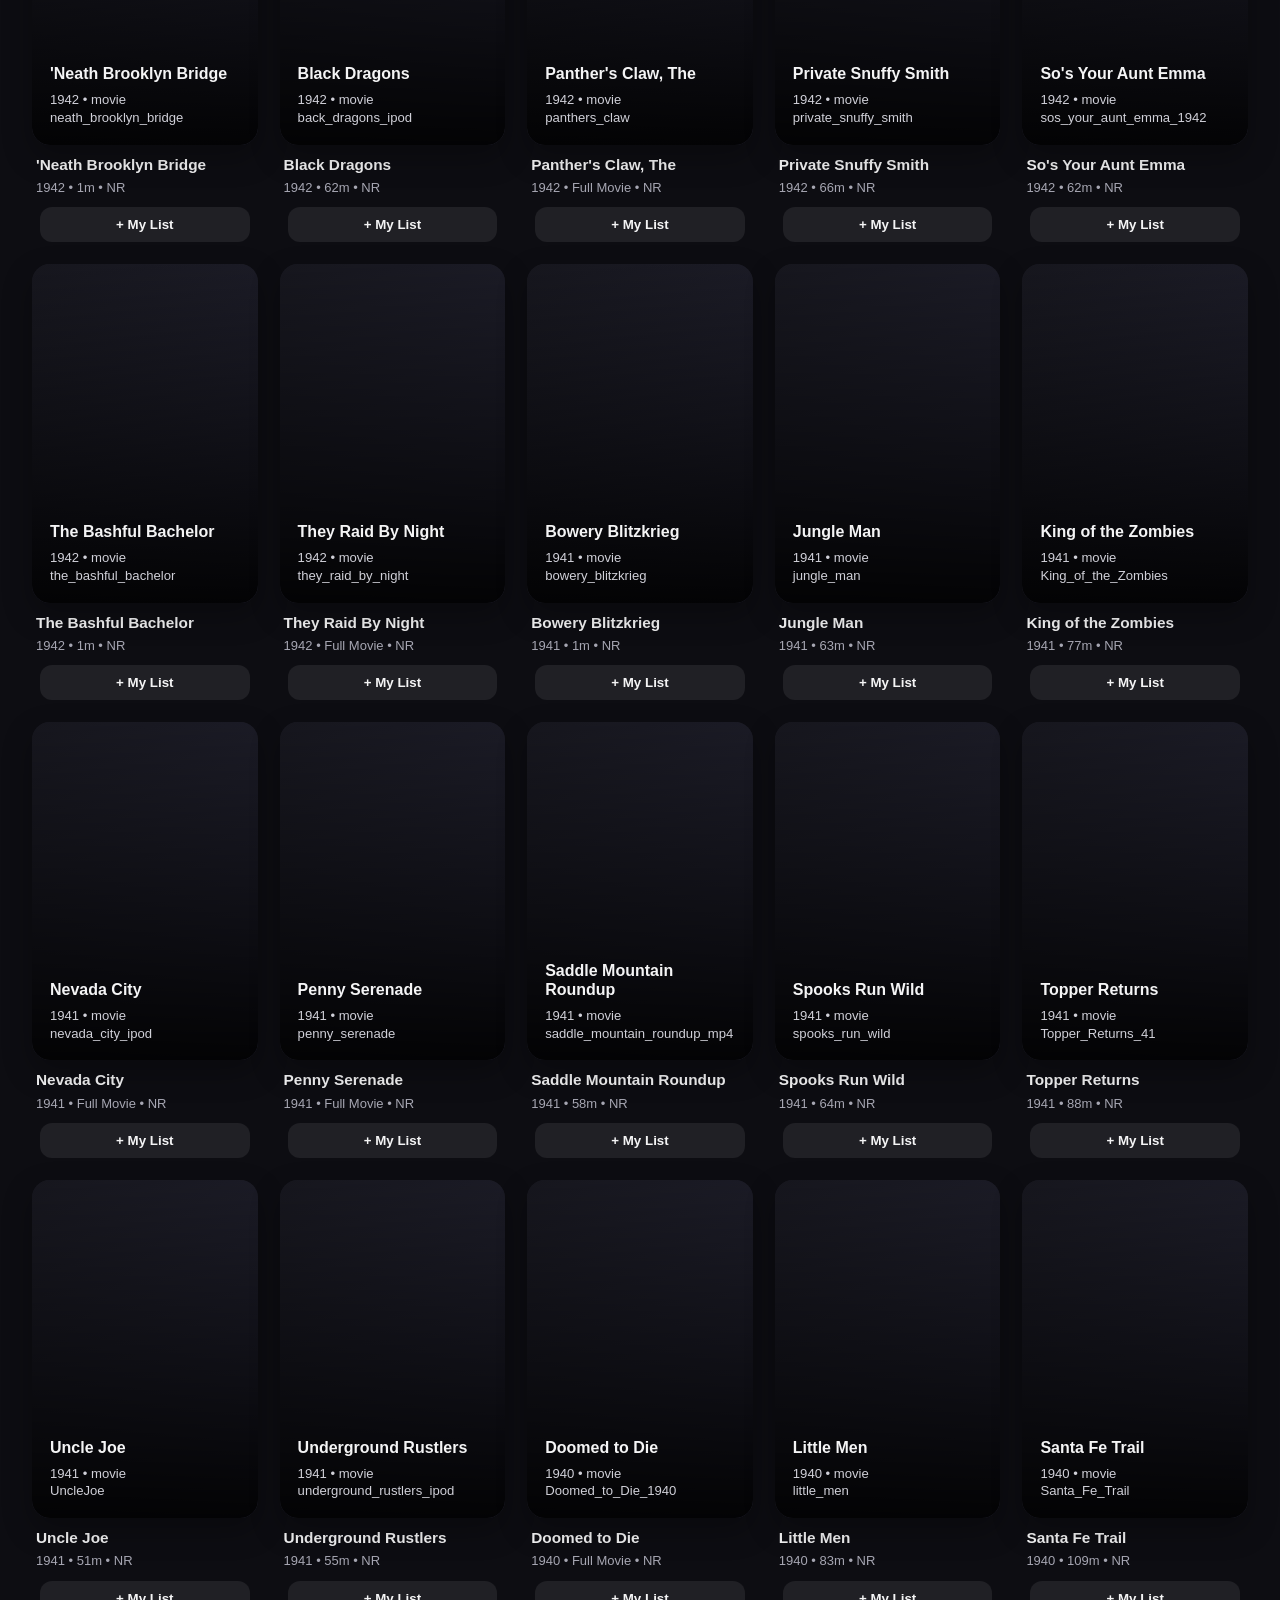
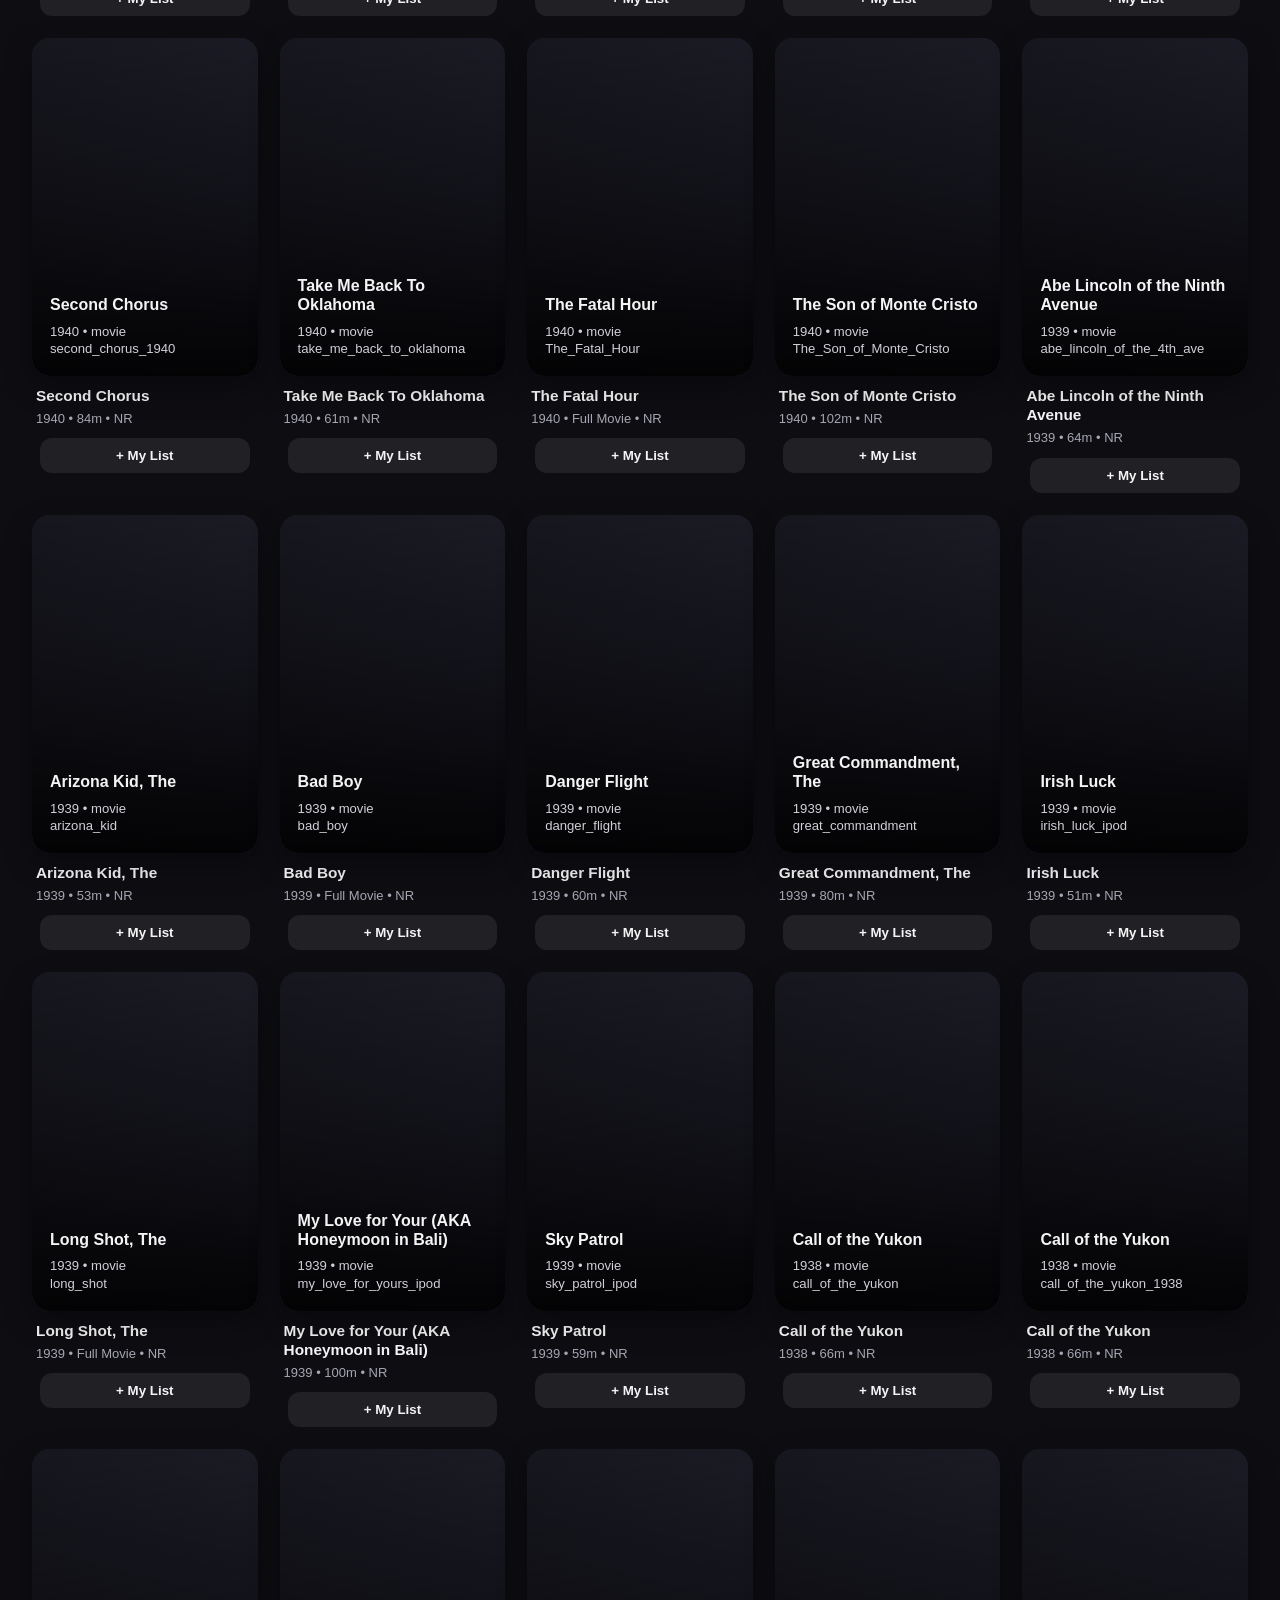
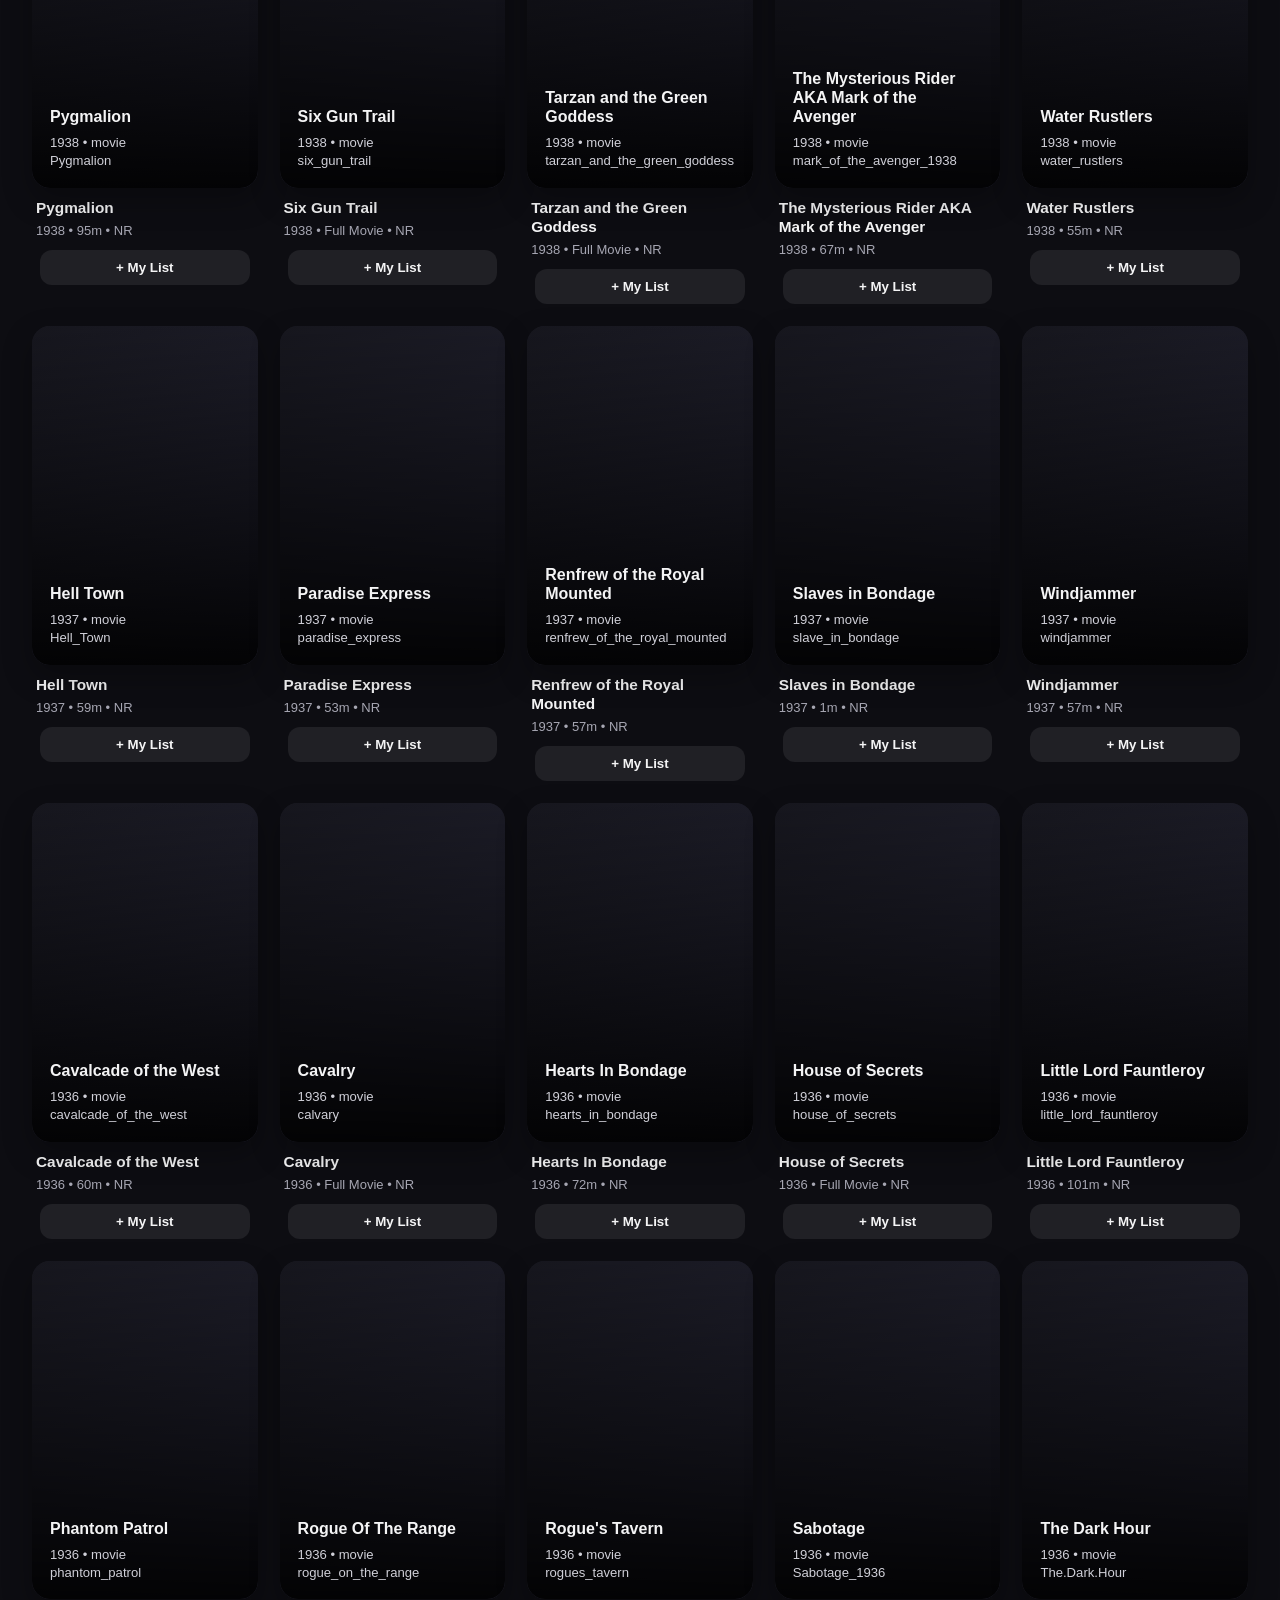
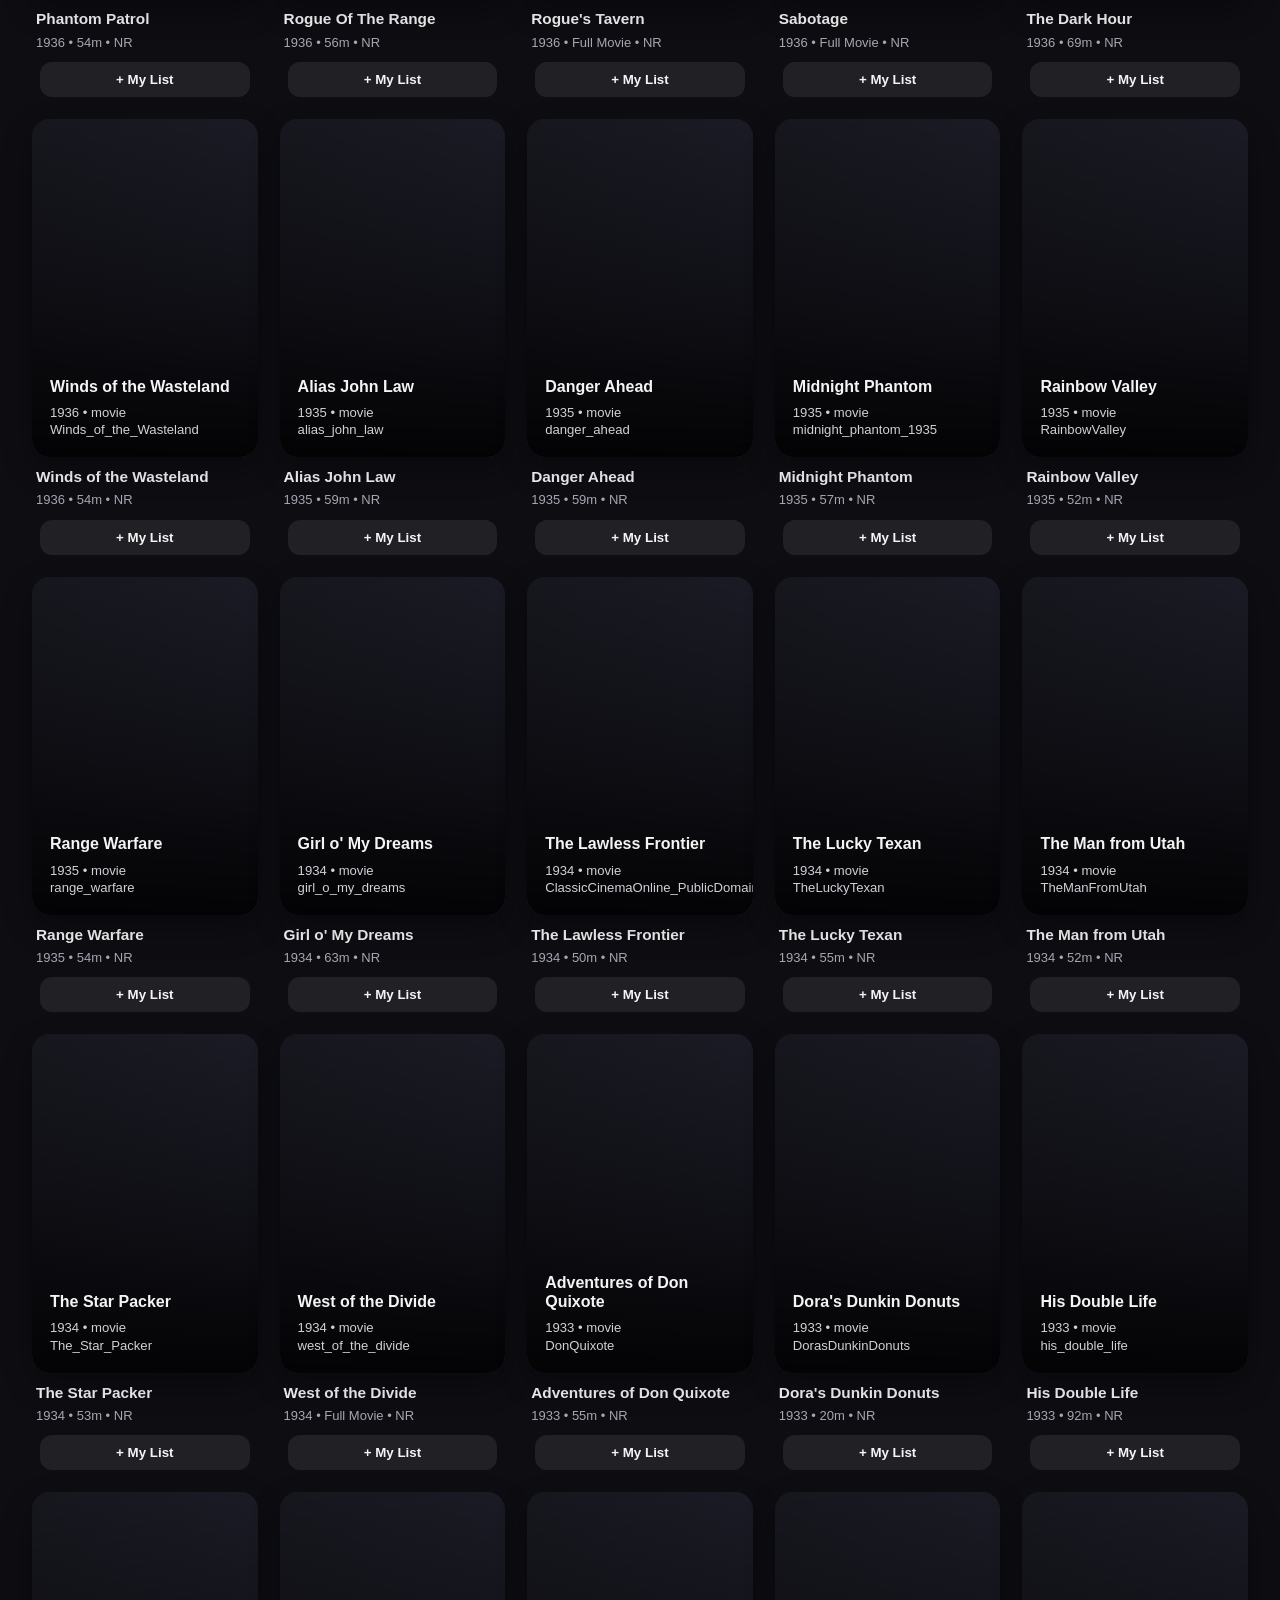
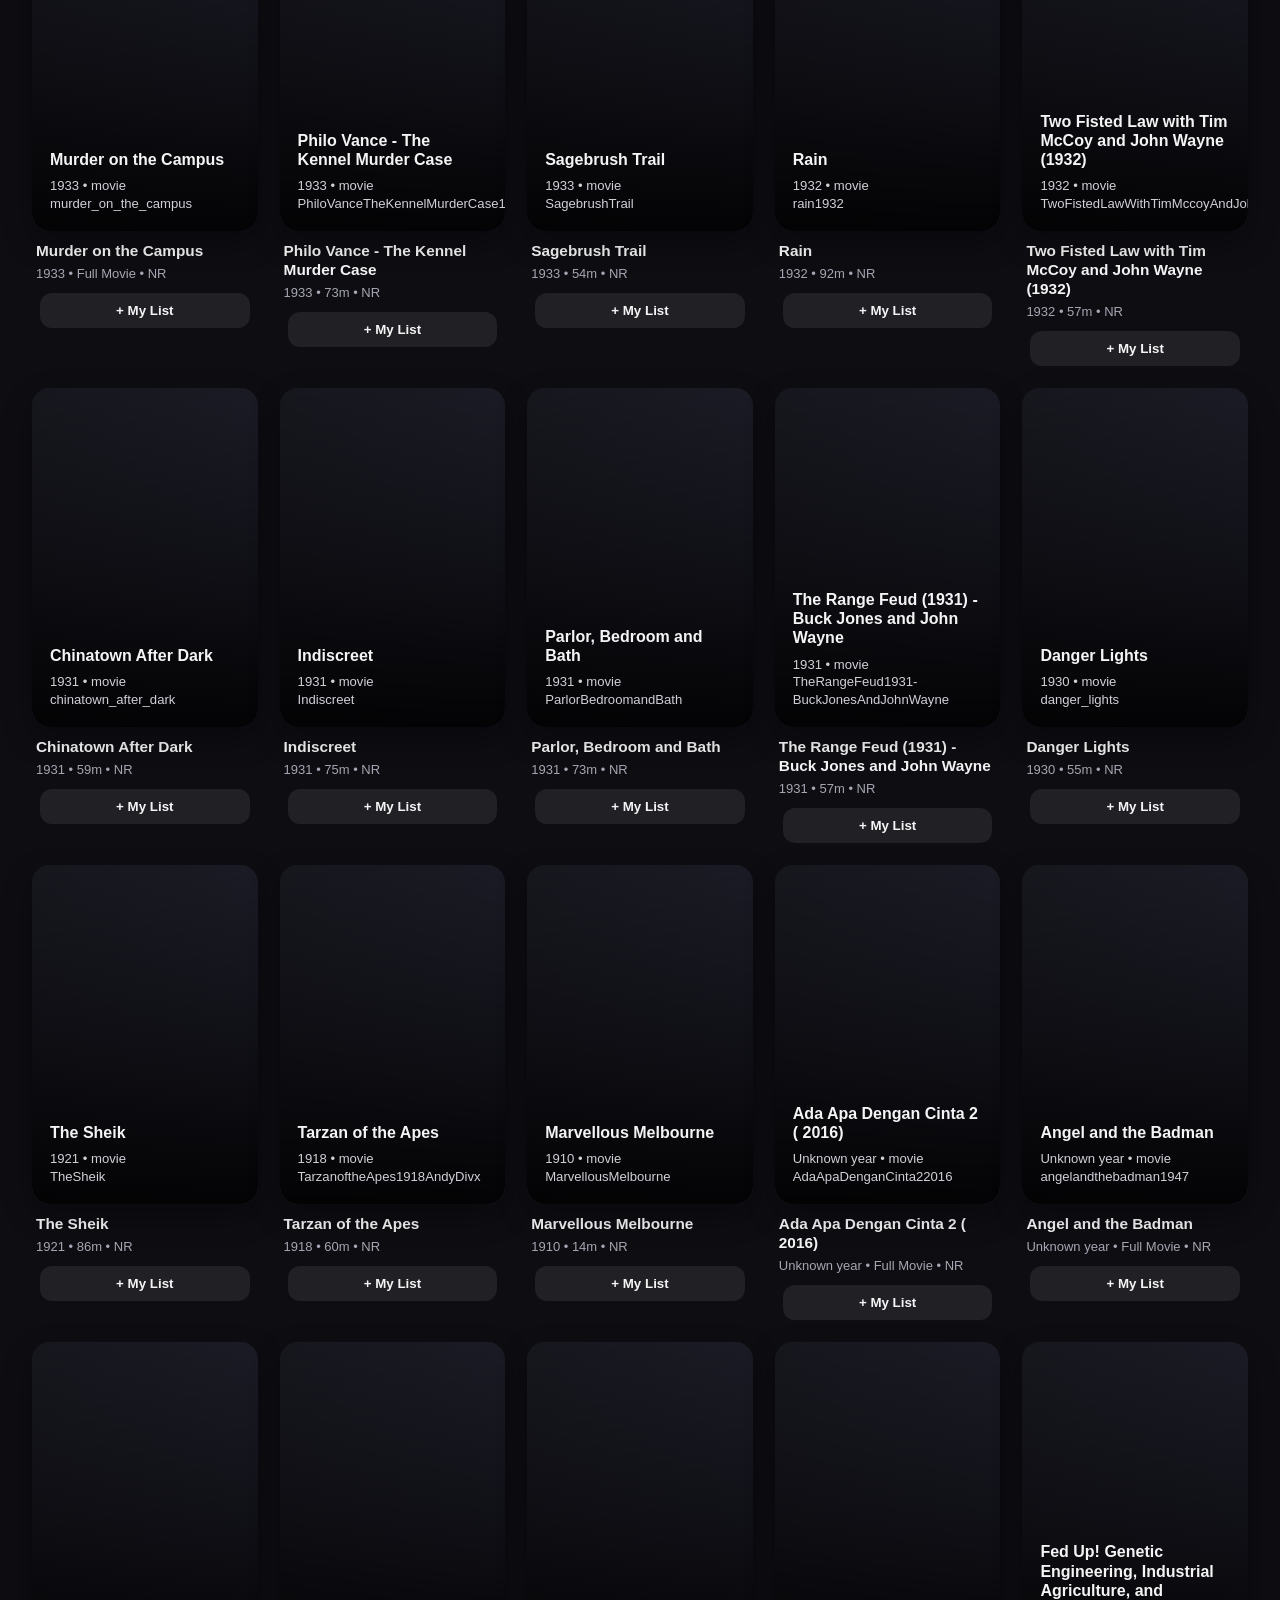
==== commit 526f0cfa: "Update movies.html" ====
--- a/movies.html
+++ b/movies.html
@@ -15,6 +15,7 @@
       --purple:#7a5cff;
       --blue:#3aa8ff;
       --red:#ff4b5c;
+      --border:rgba(255,255,255,.08);
     }
 
     *{margin:0;padding:0;box-sizing:border-box}
@@ -68,7 +69,7 @@
 
     .sub{
       color:var(--muted);
-      margin-bottom:26px;
+      margin-bottom:22px;
       max-width:760px;
       line-height:1.5;
     }
@@ -91,6 +92,40 @@
       border-radius:999px;
       background:linear-gradient(135deg,var(--purple),var(--blue));
       box-shadow:0 0 14px rgba(122,92,255,.45);
+    }
+
+    .filter-bar{
+      display:flex;
+      gap:10px;
+      flex-wrap:wrap;
+      margin-bottom:24px;
+    }
+
+    .filter-btn{
+      border:1px solid var(--border);
+      background:rgba(255,255,255,.04);
+      color:var(--text);
+      padding:10px 14px;
+      border-radius:999px;
+      cursor:pointer;
+      font-weight:700;
+      transition:transform .15s ease, background .15s ease, border-color .15s ease;
+    }
+
+    .filter-btn:hover{
+      transform:translateY(-1px);
+      background:rgba(255,255,255,.08);
+    }
+
+    .filter-btn.active{
+      background:linear-gradient(135deg,var(--purple),var(--blue));
+      border-color:transparent;
+    }
+
+    .section-note{
+      color:var(--muted);
+      font-size:14px;
+      margin-bottom:20px;
     }
 
     .grid{
@@ -231,6 +266,9 @@
       Feature films in your catalog live here. Clean, simple, and easy to browse.
     </div>
 
+    <div class="filter-bar" id="genre-filters"></div>
+    <div class="section-note" id="movies-note"></div>
+
     <div class="grid" id="movies-grid">
       <div class="loading">Loading...</div>
     </div>
@@ -241,6 +279,10 @@
   </div>
 
   <script>
+    let allMovies = [];
+    let posterMap = {};
+    let activeGenre = "All";
+
     function escapeHtml(value) {
       return String(value ?? "")
         .replaceAll("&", "&amp;")
@@ -250,19 +292,40 @@
         .replaceAll("'", "&#39;");
     }
 
-    function createCard(item, posterMapUrl) {
-      const yearText = item.year ? item.year : "Unknown year";
-      const typeText = item.type ? item.type : "Title";
+    function normalizeGenre(item) {
+      if (item.genre && typeof item.genre === "string") {
+        if (item.genre === "Experimental Animation") return "Animation";
+        if (item.genre === "Short Film") return "Drama";
+        return item.genre;
+      }
+
+      if (Array.isArray(item.genres) && item.genres.length) {
+        return item.genres[0];
+      }
+
+      return "Uncategorized";
+    }
+
+    function getPosterUrl(item) {
+      return item.poster || posterMap[item.id] || item.image || item.fallbackImage || "";
+    }
+
+    function sortMovies(items) {
+      return [...items].sort((a, b) => {
+        const aIndie = a.category === "indie" ? 1 : 0;
+        const bIndie = b.category === "indie" ? 1 : 0;
+
+        if (aIndie !== bIndie) return bIndie - aIndie;
+        return (b.year || 0) - (a.year || 0);
+      });
+    }
+
+    function createCard(item) {
+      const yearText = item.year || "Unknown year";
+      const typeText = item.type || "Title";
       const safeTitle = escapeHtml(item.title || "Untitled");
       const safeId = escapeHtml(item.id || "");
-      const chosenImage =
-        item.poster ||
-        posterMapUrl ||
-        item.image ||
-        item.fallbackImage ||
-        "";
-
-      const safeImage = escapeHtml(chosenImage);
+      const safeImage = escapeHtml(getPosterUrl(item));
       const safeDuration = escapeHtml(item.duration || "Runtime unavailable");
       const safeRating = escapeHtml(item.rating || "NR");
       const buttonLabel = escapeHtml(getMyListButtonLabel(item.id));
@@ -312,32 +375,88 @@
       });
     }
 
+    function renderFilters(movies) {
+      const filterWrap = document.getElementById("genre-filters");
+
+      const genres = [...new Set(
+        movies.map(normalizeGenre).filter(Boolean)
+      )].sort((a, b) => a.localeCompare(b));
+
+      const allGenres = ["All", ...genres];
+
+      filterWrap.innerHTML = allGenres.map(genre => `
+        <button
+          class="filter-btn ${genre === activeGenre ? "active" : ""}"
+          type="button"
+          data-genre="${escapeHtml(genre)}"
+        >
+          ${escapeHtml(genre)}
+        </button>
+      `).join("");
+
+      filterWrap.querySelectorAll(".filter-btn").forEach(button => {
+        button.addEventListener("click", () => {
+          activeGenre = button.dataset.genre;
+          renderMovieGrid();
+          renderFilters(allMovies);
+        });
+      });
+    }
+
+    function renderMovieGrid() {
+      const grid = document.getElementById("movies-grid");
+      const empty = document.getElementById("movies-empty");
+      const note = document.getElementById("movies-note");
+
+      let filtered = sortMovies(allMovies);
+
+      if (activeGenre !== "All") {
+        filtered = filtered.filter(item => normalizeGenre(item) === activeGenre);
+      }
+
+      if (!filtered.length) {
+        grid.innerHTML = "";
+        empty.style.display = "block";
+        note.textContent = "";
+        return;
+      }
+
+      empty.style.display = "none";
+
+      const indieCount = filtered.filter(item => item.category === "indie").length;
+      const archiveCount = filtered.length - indieCount;
+
+      note.textContent =
+        activeGenre === "All"
+          ? `Independent submissions appear first, followed by archive titles. ${indieCount} indie • ${archiveCount} archive`
+          : `${filtered.length} title${filtered.length === 1 ? "" : "s"} in ${activeGenre}. Independent submissions still appear first.`;
+
+      grid.innerHTML = filtered.map(createCard).join("");
+      wireMyListButtons(grid);
+    }
+
     async function renderMovies() {
       const grid = document.getElementById("movies-grid");
       const empty = document.getElementById("movies-empty");
 
-      let posters = {};
       try {
         const res = await fetch("posters.json");
-        posters = await res.json();
+        posterMap = await res.json();
       } catch (err) {
         console.warn("Could not load posters.json", err);
       }
 
-      const movies = (Array.isArray(window.CATALOG) ? window.CATALOG : [])
-        .filter(item => item.type === "movie");
-
-      if (!movies.length) {
+      allMovies = (Array.isArray(window.CATALOG) ? window.CATALOG : [])
+        .filter(item => item.type === "movie" && item.id);
+
+      if (!allMovies.length) {
         grid.innerHTML = "";
         empty.style.display = "block";
         return;
       }
 
-      grid.innerHTML = movies
-        .map(item => createCard(item, posters[item.id] || null))
-        .join("");
-
-      wireMyListButtons(grid);
+      renderFilters(allMovies);
+      renderMovieGrid();
     }
 
     renderMovies();
